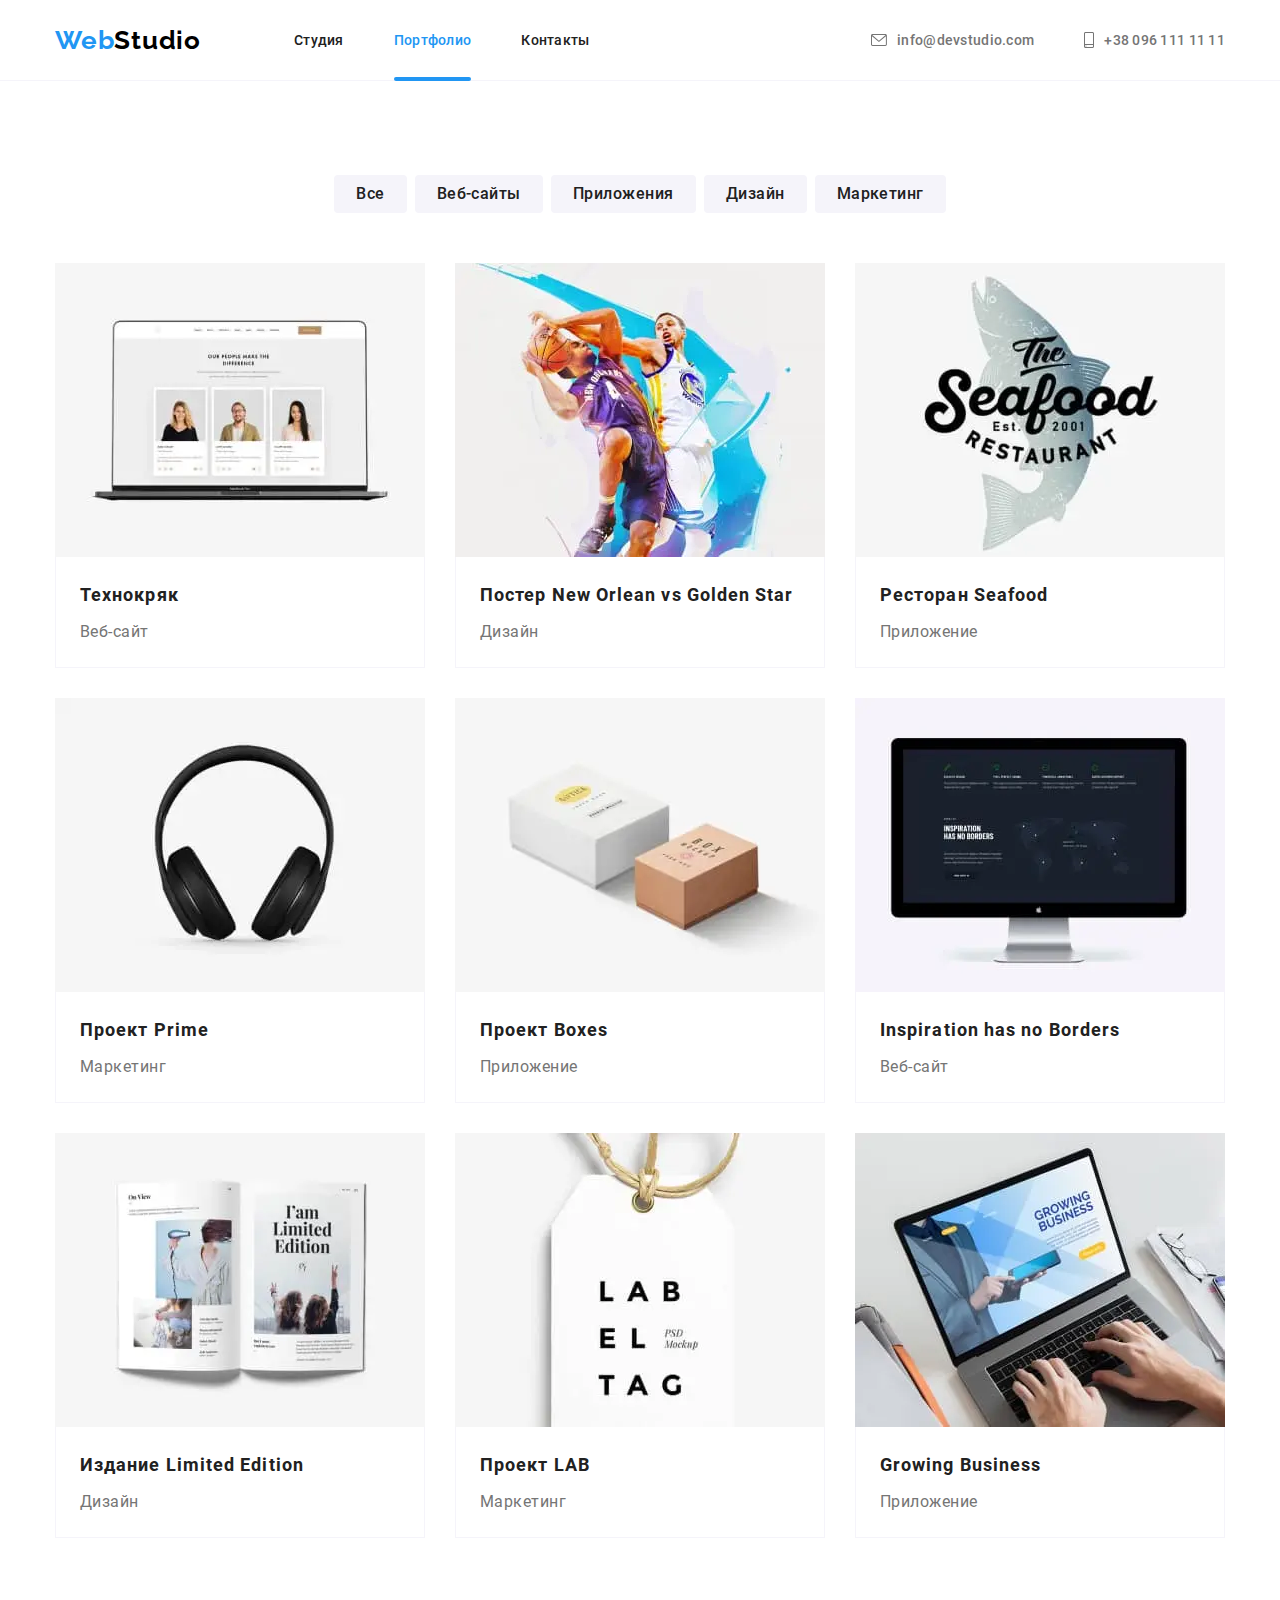
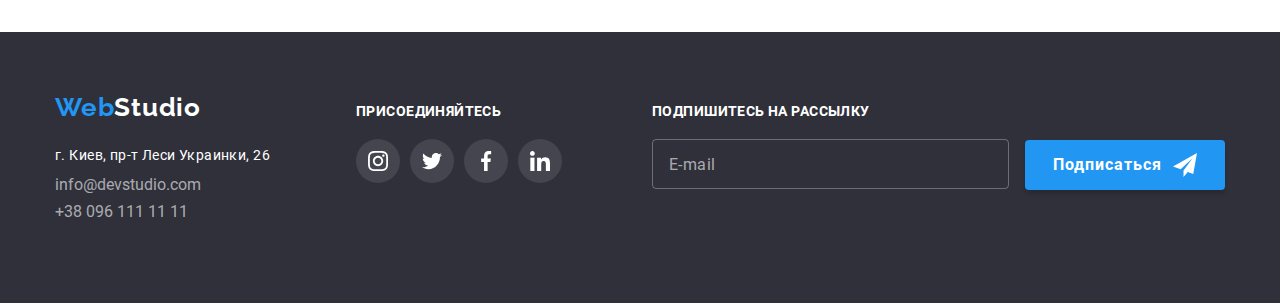
==== portfolio.html @ b787d85c "correct" ====
<!DOCTYPE html>
<html lang="ru">

<head>
  <meta charset="UTF-8">
  <meta name="viewport" content="width=device-width, initial-scale=1.0">
  <link rel="preconnect" href="https://fonts.gstatic.com">
  <link href="https://fonts.googleapis.com/css2?family=Raleway:wght@700&display=swap" rel="stylesheet">
  <link rel="stylesheet" href="https://cdnjs.cloudflare.com/ajax/libs/modern-normalize/1.0.0/modern-normalize.min.css">
  <link rel="stylesheet" href="./css/main.min.css ">
  <title>Web Studio</title>
</head>

<body>

  <!-- Шапка -->
<header class="header">
  <div class="container">
    <a href="./index.html" class="logo logo-top">
      <span class="logo-accent">Web</span>Studio</a>
    <button type="button" class="menu-btn" aria-expanded="false" aria-controls="menu-container" data-menu-button>
      <svg width="40" height="40" aria-label="Переключатель мобильного меню">
        <use class="icon-burger" href="./images/sprite.svg#burger"></use>
        <use class="icon-burger-close" href="./images/sprite.svg#burger-close"></use>
      </svg>
    </button>
    <div class="menu-nav" id="menu-container" data-menu>
      <nav class="navigation">
        <ul class="nav-list">
          <li class="nav-list-item">
            <a href="./index.html" class="nav-list-link ">Студия</a>
          </li>
          <li class="nav-list-item">
            <a href="./portfolio.html" class="nav-list-link current">Портфолио</a>
          </li>
          <li class="nav-list-item">
            <a href="" class="nav-list-link">Контакты</a>
          </li>
        </ul>
      </nav>
      <address class="contacts">
        <ul class="contacts-list">
          <li class="contacts-list-item">
            <a href="mailto:info@devstudio.com" class="contacts-list-link">
              <svg class="contacts-list-icon" width="16" height="12">
                <use href="./images/sprite.svg#icon-mail"></use>
              </svg>
              info@devstudio.com</a>
          </li>
          <li class="contacts-list-item">
            <a href="tel:+380961111111" class="contacts-list-link">
              <svg class="contacts-list-icon" width="10" height="16">
                <use href="./images/sprite.svg#icon-phone"></use>
              </svg>
              +38 096 111 11 11</a>
          </li>
        </ul>
      </address>
    </div>
  </div>
</header>

<!-- Порфолио -->
<main class="potfolio-page">
  <!-- Кнопки -->
  <h1 class="visually-hidden">Порфолио</h1>
  <section class="filters container">
    <h2 class="visually-hidden">Фильтр проектов</h2>
    <ul class="filters-list">
      <li class="filters-list-item">
        <button class="filters-btn" type="button">Все</button>
      </li>
      <li class="filters-list-item">
        <button class="filters-btn" type="button">Веб-сайты</button>
      </li>
      <li class="filters-list-item">
        <button class="filters-btn" type="button">Приложения</button>
      </li>
      <li class="filters-list-item">
        <button class="filters-btn" type="button">Дизайн</button>
      </li>
      <li class="filters-list-item">
        <button class="filters-btn" type="button">Маркетинг</button>
      </li>
    </ul>
  </section>
  <!-- Проекты -->
  <section class="projects container">
    <h2 class="visually-hidden">Проекты</h2>
    <ul class="projects-list">
      <li class="projects-list-item">
        <a class="projects-link" href="">
          <div class="projects-item-img-wrapper">
            <picture>
              <source srcset="./images/portfolio/portfolio-desktop-1.webp 1x, ./images/portfolio/portfolio-desktop-1@2x.webp 2x" media="(min-width:1200px)"
                type="image/webp">
              <source srcset="./images/portfolio/portfolio-desktop-1.jpg 1x, ./images/portfolio/portfolio-desktop-1@2x.jpg 2x" media="(min-width:1200px)">
              <source srcset="./images/portfolio/portfolio-tablet-1.webp 1x, ./images/portfolio/portfolio-tablet-1@2x.webp 2x" media="(min-width:768px)"
                type="image/webp">
              <source srcset="./images/portfolio/portfolio-tablet-1.jpg 1x, ./images/portfolio/portfolio-tablet-1@2x.jpg 2x" media="(min-width:768px)">
              <source srcset="./images/portfolio/portfolio-mobile-1.webp 1x, ./images/portfolio/portfolio-mobile-1@2x.webp 2x" media="(min-width:320px)"
                type="image/webp">
              <source srcset="./images/portfolio/portfolio-mobile-1.jpg 1x, ./images/portfolio/portfolio-mobile-1@2x.jpg 2x" media="(min-width:320px)">
              <img class="projects-img" src="./images/portfolio/portfolio-mobile-1.jpg" alt="ноутбук">
            </picture>
            <p class="project-overlay">Технокряк это современная площадка распространения коронавируса.
               Компании используют эту платформу для цифрового
               шпионажа и атак на защищённые сервера конкурентов.</p>
          </div>
          <div class="projects-description first-desc">
            <h3 class="projects-title">Технокряк</h3>
            <p class="projects-text">Веб-сайт</p>
          </div>
        </a>
      </li>
      <li class="projects-list-item">
        <a class="projects-link" href="">
          <div class="projects-item-img-wrapper">
              <picture>
                <source srcset="./images/portfolio/portfolio-desktop-2.webp 1x, ./images/portfolio/portfolio-desktop-2@2x.webp 2x"
                  media="(min-width:1200px)" type="image/webp">
                <source srcset="./images/portfolio/portfolio-desktop-2.jpg 1x, ./images/portfolio/portfolio-desktop-2@2x.jpg 2x"
                  media="(min-width:1200px)">
                <source srcset="./images/portfolio/portfolio-tablet-2.webp 1x, ./images/portfolio/portfolio-tablet-2@2x.webp 2x"
                  media="(min-width:768px)" type="image/webp">
                <source srcset="./images/portfolio/portfolio-tablet-2.jpg 1x, ./images/portfolio/portfolio-tablet-2@2x.jpg 2x"
                  media="(min-width:768px)">
                <source srcset="./images/portfolio/portfolio-mobile-2.webp 1x, ./images/portfolio/portfolio-mobile-2@2x.webp 2x"
                  media="(min-width:320px)" type="image/webp">
                <source srcset="./images/portfolio/portfolio-mobile-2.jpg 1x, ./images/portfolio/portfolio-mobile-2@2x.jpg 2x"
                  media="(min-width:320px)">
                <img class="projects-img" src="./images/portfolio/portfolio-mobile-2.jpg" alt="баскетболисты с мячом">
              </picture>
            <p class="project-overlay">Технокряк это современная площадка распространения коронавируса.
              Компании используют эту платформу для цифрового
              шпионажа и атак на защищённые сервера конкурентов.</p>
          </div>
          <div class="projects-description">
            <h3 class="projects-title">Постер New Orlean vs Golden Star</h3>
            <p class="projects-text">Дизайн</p>
          </div>
        </a>
      </li>
      <li class="projects-list-item">
        <a class="projects-link" href="">
          <div class="projects-item-img-wrapper">
            <picture>
              <source srcset="./images/portfolio/portfolio-desktop-3.webp 1x, ./images/portfolio/portfolio-desktop-3@2x.webp 2x"
                media="(min-width:1200px)" type="image/webp">
              <source srcset="./images/portfolio/portfolio-desktop-3.jpg 1x, ./images/portfolio/portfolio-desktop-3@2x.jpg 2x"
                media="(min-width:1200px)">
              <source srcset="./images/portfolio/portfolio-tablet-3.webp 1x, ./images/portfolio/portfolio-tablet-3@2x.webp 2x"
                media="(min-width:768px)" type="image/webp">
              <source srcset="./images/portfolio/portfolio-tablet-3.jpg 1x, ./images/portfolio/portfolio-tablet-3@2x.jpg 2x"
                media="(min-width:768px)">
              <source srcset="./images/portfolio/portfolio-mobile-3.webp 1x, ./images/portfolio/portfolio-mobile-3@2x.webp 2x"
                media="(min-width:320px)" type="image/webp">
              <source srcset="./images/portfolio/portfolio-mobile-3.jpg 1x, ./images/portfolio/portfolio-mobile-3@2x.jpg 2x"
                media="(min-width:320px)">
              <img class="projects-img" src="./images/portfolio/portfolio-mobile-3.jpg" alt="название ресторана seafood">
            </picture>
            <p class="project-overlay">Технокряк это современная площадка распространения коронавируса.
              Компании используют эту платформу для цифрового
              шпионажа и атак на защищённые сервера конкурентов.</p>
          </div>
          <div class="projects-description">
            <h3 class="projects-title">Ресторан Seafood</h3>
            <p class="projects-text">Приложение</p>
          </div>
        </a>
      </li>
      <li class="projects-list-item">
        <a class="projects-link" href="">
          <div class="projects-item-img-wrapper">
              <picture>
                <source srcset="./images/portfolio/portfolio-desktop-4.webp 1x, ./images/portfolio/portfolio-desktop-4@2x.webp 2x"
                  media="(min-width:1200px)" type="image/webp">
                <source srcset="./images/portfolio/portfolio-desktop-4.jpg 1x, ./images/portfolio/portfolio-desktop-4@2x.jpg 2x"
                  media="(min-width:1200px)">
                <source srcset="./images/portfolio/portfolio-tablet-4.webp 1x, ./images/portfolio/portfolio-tablet-4@2x.webp 2x"
                  media="(min-width:768px)" type="image/webp">
                <source srcset="./images/portfolio/portfolio-tablet-4.jpg 1x, ./images/portfolio/portfolio-tablet-4@2x.jpg 2x"
                  media="(min-width:768px)">
                <source srcset="./images/portfolio/portfolio-mobile-4.webp 1x, ./images/portfolio/portfolio-mobile-4@2x.webp 2x"
                  media="(min-width:320px)" type="image/webp">
                <source srcset="./images/portfolio/portfolio-mobile-4.jpg 1x, ./images/portfolio/portfolio-mobile-4@2x.jpg 2x"
                  media="(min-width:320px)">
                <img class="projects-img" src="./images/portfolio/portfolio-mobile-4.jpg" alt="наушники">
              </picture>
            <p class="project-overlay">Технокряк это современная площадка распространения коронавируса.
              Компании используют эту платформу для цифрового
              шпионажа и атак на защищённые сервера конкурентов.</p>
          </div>
          <div class="projects-description">
            <h3 class="projects-title">Проект Prime</h3>
            <p class="projects-text">Маркетинг</p>
          </div>
        </a>
      </li>
      <li class="projects-list-item">
        <a class="projects-link" href="">
          <div class="projects-item-img-wrapper">
            <picture>
              <source srcset="./images/portfolio/portfolio-desktop-5.webp 1x, ./images/portfolio/portfolio-desktop-5@2x.webp 2x"
                media="(min-width:1200px)" type="image/webp">
              <source srcset="./images/portfolio/portfolio-desktop-5.jpg 1x, ./images/portfolio/portfolio-desktop-5@2x.jpg 2x"
                media="(min-width:1200px)">
              <source srcset="./images/portfolio/portfolio-tablet-5.webp 1x, ./images/portfolio/portfolio-tablet-5@2x.webp 2x"
                media="(min-width:768px)" type="image/webp">
              <source srcset="./images/portfolio/portfolio-tablet-5.jpg 1x, ./images/portfolio/portfolio-tablet-5@2x.jpg 2x"
                media="(min-width:768px)">
              <source srcset="./images/portfolio/portfolio-mobile-5.webp 1x, ./images/portfolio/portfolio-mobile-5@2x.webp 2x"
                media="(min-width:320px)" type="image/webp">
              <source srcset="./images/portfolio/portfolio-mobile-5.jpg 1x, ./images/portfolio/portfolio-mobile-5@2x.jpg 2x"
                media="(min-width:320px)">
              <img class="projects-img" src="./images/portfolio/portfolio-mobile-5.jpg" alt="коробки">
            </picture>
            <p class="project-overlay">Технокряк это современная площадка распространения коронавируса.
              Компании используют эту платформу для цифрового
              шпионажа и атак на защищённые сервера конкурентов.</p>
          </div>
          <div class="projects-description">
            <h3 class="projects-title">Проект Boxes</h3>
            <p class="projects-text">Приложение</p>
          </div>
        </a>
      </li>
      <li class="projects-list-item">
        <a class="projects-link" href="">
          <div class="projects-item-img-wrapper">
            <picture>
              <source srcset="./images/portfolio/portfolio-desktop-6.webp 1x, ./images/portfolio/portfolio-desktop-6@2x.webp 2x"
                media="(min-width:1200px)" type="image/webp">
              <source srcset="./images/portfolio/portfolio-desktop-6.jpg 1x, ./images/portfolio/portfolio-desktop-6@2x.jpg 2x"
                media="(min-width:1200px)">
              <source srcset="./images/portfolio/portfolio-tablet-6.webp 1x, ./images/portfolio/portfolio-tablet-6@2x.webp 2x"
                media="(min-width:768px)" type="image/webp">
              <source srcset="./images/portfolio/portfolio-tablet-6.jpg 1x, ./images/portfolio/portfolio-tablet-6@2x.jpg 2x"
                media="(min-width:768px)">
              <source srcset="./images/portfolio/portfolio-mobile-6.webp 1x, ./images/portfolio/portfolio-mobile-6@2x.webp 2x"
                media="(min-width:320px)" type="image/webp">
              <source srcset="./images/portfolio/portfolio-mobile-6.jpg 1x, ./images/portfolio/portfolio-mobile-6@2x.jpg 2x"
                media="(min-width:320px)">
              <img class="projects-img" src="./images/portfolio/portfolio-mobile-6.jpg" alt="монитор">
            </picture>
            <p class="project-overlay">Технокряк это современная площадка распространения коронавируса.
              Компании используют эту платформу для цифрового
              шпионажа и атак на защищённые сервера конкурентов.</p>
          </div>
          <div class="projects-description">
            <h3 class="projects-title">Inspiration has no Borders</h3>
            <p class="projects-text">Веб-сайт</p>
          </div>
        </a>
      </li>
      <li class="projects-list-item">
        <a class="projects-link" href="">
          <div class="projects-item-img-wrapper">
            <picture>
              <source srcset="./images/portfolio/portfolio-desktop-7.webp 1x, ./images/portfolio/portfolio-desktop-7@2x.webp 2x"
                media="(min-width:1200px)" type="image/webp">
              <source srcset="./images/portfolio/portfolio-desktop-7.jpg 1x, ./images/portfolio/portfolio-desktop-7@2x.jpg 2x"
                media="(min-width:1200px)">
              <source srcset="./images/portfolio/portfolio-tablet-7.webp 1x, ./images/portfolio/portfolio-tablet-7@2x.webp 2x"
                media="(min-width:768px)" type="image/webp">
              <source srcset="./images/portfolio/portfolio-tablet-7.jpg 1x, ./images/portfolio/portfolio-tablet-7@2x.jpg 2x"
                media="(min-width:768px)">
              <source srcset="./images/portfolio/portfolio-mobile-7.webp 1x, ./images/portfolio/portfolio-mobile-7@2x.webp 2x"
                media="(min-width:320px)" type="image/webp">
              <source srcset="./images/portfolio/portfolio-mobile-7.jpg 1x, ./images/portfolio/portfolio-mobile-7@2x.jpg 2x"
                media="(min-width:320px)">
              <img class="projects-img" src="./images/portfolio/portfolio-mobile-7.jpg" alt="журнал в развороте">
            </picture>
            <p class="project-overlay">Технокряк это современная площадка распространения коронавируса.
              Компании используют эту платформу для цифрового
              шпионажа и атак на защищённые сервера конкурентов.</p>
          </div>
          <div class="projects-description">
            <h3 class="projects-title">Издание Limited Edition</h3>
            <p class="projects-text">Дизайн</p>
          </div>
        </a>
      </li>
      <li class="projects-list-item">
        <a class="projects-link" href="">
          <div class="projects-item-img-wrapper">
            <picture>
              <source srcset="./images/portfolio/portfolio-desktop-8.webp 1x, ./images/portfolio/portfolio-desktop-8@2x.webp 2x"
                media="(min-width:1200px)" type="image/webp">
              <source srcset="./images/portfolio/portfolio-desktop-8.jpg 1x, ./images/portfolio/portfolio-desktop-8@2x.jpg 2x"
                media="(min-width:1200px)">
              <source srcset="./images/portfolio/portfolio-tablet-8.webp 1x, ./images/portfolio/portfolio-tablet-8@2x.webp 2x"
                media="(min-width:768px)" type="image/webp">
              <source srcset="./images/portfolio/portfolio-tablet-8.jpg 1x, ./images/portfolio/portfolio-tablet-8@2x.jpg 2x"
                media="(min-width:768px)">
              <source srcset="./images/portfolio/portfolio-mobile-8.webp 1x, ./images/portfolio/portfolio-mobile-8@2x.webp 2x"
                media="(min-width:320px)" type="image/webp">
              <source srcset="./images/portfolio/portfolio-mobile-8.jpg 1x, ./images/portfolio/portfolio-mobile-8@2x.jpg 2x"
                media="(min-width:320px)">
              <img class="projects-img" src="./images/portfolio/portfolio-mobile-8.jpg" alt="лейба от одежды">
            </picture>
            <p class="project-overlay">Технокряк это современная площадка распространения коронавируса.
              Компании используют эту платформу для цифрового
              шпионажа и атак на защищённые сервера конкурентов.</p>
          </div>
          <div class="projects-description">
            <h3 class="projects-title">Проект LAB</h3>
            <p class="projects-text">Маркетинг</p>
          </div>
        </a>
      </li>
      <li class="projects-list-item">
        <a class="projects-link" href="">
          <div class="projects-item-img-wrapper">
            <picture>
              <source srcset="./images/portfolio/portfolio-desktop-9.webp 1x, ./images/portfolio/portfolio-desktop-9@2x.webp 2x"
                media="(min-width:1200px)" type="image/webp">
              <source srcset="./images/portfolio/portfolio-desktop-9.jpg 1x, ./images/portfolio/portfolio-desktop-9@2x.jpg 2x"
                media="(min-width:1200px)">
              <source srcset="./images/portfolio/portfolio-tablet-9.webp 1x, ./images/portfolio/portfolio-tablet-9@2x.webp 2x"
                media="(min-width:768px)" type="image/webp">
              <source srcset="./images/portfolio/portfolio-tablet-9.jpg 1x, ./images/portfolio/portfolio-tablet-9@2x.jpg 2x"
                media="(min-width:768px)">
              <source srcset="./images/portfolio/portfolio-mobile-9.webp 1x, ./images/portfolio/portfolio-mobile-9@2x.webp 2x"
                media="(min-width:320px)" type="image/webp">
              <source srcset="./images/portfolio/portfolio-mobile-9.jpg 1x, ./images/portfolio/portfolio-mobile-9@2x.jpg 2x"
                media="(min-width:320px)">
              <img class="projects-img" src="./images/portfolio/portfolio-mobile-9.jpg" alt="человек за ноутбуком">
            </picture>
            <p class="project-overlay">Технокряк это современная площадка распространения коронавируса.
              Компании используют эту платформу для цифрового
              шпионажа и атак на защищённые сервера конкурентов.</p>
          </div>
          <div class="projects-description">
            <h3 class="projects-title">Growing Business</h3>
            <p class="projects-text">Приложение</p>
          </div>
        </a>
      </li>
    </ul>
  </section>
</main>

  <!-- Подвал -->
<footer class="footer">
  <div class="container">
    <div class="footer-left-wrapper">
      <a href="./index.html" class="logo logo-down"><span class="logo-accent">Web</span>Studio</a>
      <address class="address">
        <p class="address-street">г. Киев, пр-т Леси Украинки, 26</p>
        <ul class="footer-contacts-list">
          <li class="footer-contacts-list-item">
            <a class="footer-link" href="mailto:info@devstudio.com">info@devstudio.com</a>
          </li>
          <li class="footer-contacts-list-item">
            <a class="footer-link" href="tel:+380961111111">+38 096 111 11 11</a>
          </li>
        </ul>
      </address>
    </div>
    <div class="footer-center-wrapper">
      <p class="footer-title">присоединяйтесь</p>
      <ul class="footer-social-list">
        <li class="footer-social-list-item">
          <a class="footer-social-list-link" href="https://www.instagram.com" target="_blank" rel="noreferrer noopener">
            <svg class="footer-social-link-icon" width="20" height="20">
              <use href="./images/sprite.svg#icon-instagram"></use>
            </svg>
          </a>
        </li>
        <li class="footer-social-list-item">
          <a class="footer-social-list-link" href="https://www.twitter.com" target="_blank" rel="noreferrer noopener">
            <svg class="footer-social-link-icon" width="20" height="20">
              <use href="./images/sprite.svg#icon-twitter"></use>
            </svg>
          </a>
        </li>
        <li class="footer-social-list-item">
          <a class="footer-social-list-link" href="https://www.facebook.com" target="_blank" rel="noreferrer noopener">
            <svg class="footer-social-link-icon" width="20" height="20">
              <use href="./images/sprite.svg#icon-facebook"></use>
            </svg>
          </a>
        </li>
        <li class="footer-social-list-item">
          <a class="footer-social-list-link" href="https://www.linkedin.com" target="_blank" rel="noreferrer noopener">
            <svg class="footer-social-link-icon" width="20" height="20">
              <use href="./images/sprite.svg#icon-linkedin"></use>
            </svg>
          </a>
        </li>
      </ul>
    </div>
    <div class="footer-right-wrapper">
      <p class="footer-title">Подпишитесь на рассылку</p>
      <input class="footer-input" type="email" name="user-email" placeholder="E-mail">
      <button class="footer-btn" type="button">Подписаться
        <svg class="footer-icon" width="24" height="24">
          <use href="./images/sprite.svg#icon-send"></use>
        </svg>
      </button>
    </div>
  </div>
</footer>

<script src="./js/burger.js"></script>

</body>

</html>
---- css/main.min.css ----
.visually-hidden{position:absolute;width:1px;height:1px;margin:-1px;border:0;padding:0;white-space:nowrap;clip-path:inset(100%);clip:rect(0 0 0 0);overflow:hidden}:root{--main-font: Roboto, sans-serif;--logo-font: Raleway, sans-serif;--main-color: #212121;--secondary-color: #ffffff;--accent-color: #2196f3;--text-color: #757575;--icon-color: #afb1b8;--cubic: cubic-bezier(0.4, 0, 0.2, 1)}@font-face{font-family:'Roboto';src:url("../fonts/Roboto-Bold.woff2") format("woff2"),url("../fonts/Roboto-Bold.woff") format("woff");font-weight:700;font-style:normal}@font-face{font-family:'Roboto';src:url("../fonts/Roboto-Regular.woff2") format("woff2"),url("../fonts/Roboto-Regular.woff") format("woff");font-weight:400;font-style:normal}@font-face{font-family:'Roboto';src:url("../fonts/Roboto-Black.woff2") format("woff2"),url("../fonts/Roboto-Black.woff") format("woff");font-weight:900;font-style:normal}@font-face{font-family:'Roboto';src:url("../fonts/Roboto-Medium.woff2") format("woff2"),url("../fonts/Roboto-Medium.woff") format("woff");font-weight:500;font-style:normal}body{font-family:var(--main-font)}h1,h2,h3,h4,h5,h6{margin:0}ul,ol{margin:0;padding:0}p{margin:0}img{display:block;max-width:100%;height:auto}ul{list-style:none}a{text-decoration:none}.container{width:100%;padding:0 15px;margin:0 auto}@media screen and (min-width: 480px){.container{max-width:480px}}@media screen and (min-width: 768px){.container{max-width:768px}}@media screen and (min-width: 1200px){.container{max-width:1200px}}.nav-list-link,.contacts-list-link,.footer-link{font-style:normal;transition:color 250ms var(--cubic)}.nav-list-link:hover,.nav-list-link:focus,.contacts-list-link:hover,.contacts-list-link:focus,.footer-link:hover,.footer-link:focus{color:var(--accent-color)}.logo{font-family:var(--logo-font);font-weight:700;font-size:24px;line-height:1.167;letter-spacing:.03em}@media screen and (min-width: 1200px){.logo{font-weight:700;font-size:26px;line-height:1.192;letter-spacing:.03em}}.backdrop{position:fixed;top:0;left:0;width:100%;height:100%;background-color:rgba(0,0,0,0.2);padding:93px 15px;transition:all 250ms cubic-bezier(0.4, 0, 0.2, 1);overflow-y:scroll}.is-hidden{opacity:0;visibility:hidden;pointer-events:none}.modal{position:relative;padding:40px;min-height:581px;background-color:#ffffff;box-shadow:0px 1px 3px rgba(0,0,0,0.12),0px 1px 1px rgba(0,0,0,0.14),0px 2px 1px rgba(0,0,0,0.2);border-radius:4px;transition-property:opacity;transition-duration:250ms;transition-timing-function:cubic-bezier(0.4, 0, 0.2, 1)}.backdrop.is-hidden .modal{transform:translate(-50%, -50%) scale(0)}.modal-btn-close{position:absolute;top:8px;right:8px;width:30px;height:30px;background-color:#ffffff;border:1px solid rgba(0,0,0,0.1);border-radius:50%;cursor:pointer;transition:fill 250ms cubic-bezier(0.4, 0, 0.2, 1)}.modal-btn-close:hover,.modal-btn-close:focus{fill:var(--accent-color)}.modal-form{display:flex;flex-direction:column}.modal-title{display:block;margin-bottom:12px;font-weight:700;font-size:20px;line-height:1.15;letter-spacing:.03em;text-align:center;color:var(--main-color)}.modal-form-input{width:100%;height:40px;margin-top:4px;padding-left:42px;border:1px solid rgba(33,33,33,0.2);border-radius:4px;transition:border-color 250ms cubic-bezier(0.4, 0, 0.2, 1)}.modal-form-input:focus,.modal-form-comment:focus{outline:none;border:1px solid var(--accent-color)}.modal-form-input:focus+.modal-icon,.modal-icon:hover{fill:var(--accent-color)}.modal-form-item{margin-bottom:10px;font-weight:400;font-size:12px;line-height:1.167;letter-spacing:.01em;color:var(--text-color)}.modal-input-wrapper{position:relative}.modal-icon{position:absolute;top:50%;left:12px;transform:translateY(-50%);fill:#000000;transition:fill 250ms cubic-bezier(0.4, 0, 0.2, 1)}.modal-form-comment{margin-top:4px;padding:12px 16px;resize:none;width:100%;height:120px;border:1px solid rgba(33,33,33,0.2);border-radius:4px;transition:border-color 250ms cubic-bezier(0.4, 0, 0.2, 1)}.modal-form-comment::placeholder{font-weight:400;font-size:14px;line-height:1.143;letter-spacing:.01em;color:rgba(117,117,117,0.5)}.modal-policy-text{display:flex;align-items:center;justify-content:center;padding-top:10px;margin-bottom:30px;font-size:10px;font-weight:400;font-size:12px;line-height:1.167;letter-spacing:.03em;color:var(--text-color)}.modal-policy-text::before{content:'';margin-right:8px;width:16px;height:15px;border:2px solid var(--main-color);border-radius:2px;transition:all 250ms cubic-bezier(0.4, 0, 0.2, 1)}.checkbox-input:checked+.modal-policy-text::before{border-color:transparent;background-image:url(../images/icon-check.svg);background-repeat:no-repeat;background-size:contain;background-origin:border-box}.modal-policy-link{display:inline-block;margin-left:5px;text-decoration:underline;text-decoration-skip-ink:none;color:var(--accent-color)}.modal-btn-submit{display:block;margin:0 auto;padding:10px 55px;border:none;font-weight:700;font-size:16px;line-height:1.875;letter-spacing:.06em;text-align:center;color:var(--secondary-color);background-color:#188ce8;box-shadow:0px 4px 4px rgba(0,0,0,0.15);border-radius:4px;cursor:pointer}@media screen and (min-width: 480px){.modal{padding:40px;width:450px}}@media screen and (min-width: 768px){.backdrop{padding:208px 159px}}@media screen and (min-width: 1200px){.modal{position:absolute;top:50%;left:50%;transform:translate(-50%, -50%) scale(1);padding:40px;width:528px;min-height:581px}.modal-policy-text{font-weight:400;font-size:14px;line-height:1.714;letter-spacing:.03em}}.logo-top{color:#000000}.logo-accent{color:var(--accent-color)}@media screen and (max-width: 767px){.menu-btn{display:inline-flex;margin:0;padding:0;border:none;outline:none;background-color:transparent}.menu-btn .icon-burger-close{display:none}.menu-btn.is-open .icon-burger-close{display:block}.menu-btn.is-open .icon-burger{display:none}.icon-burger:focus,.icon-burger:hover,.icon-burger-close:focus,.icon-burger-close:hover{fill:var(--accent-color)}.menu-nav{display:none;position:absolute;top:60px;left:0;width:100%;z-index:99;padding-top:60px;padding-bottom:60px;background-color:var(--secondary-color);text-align:center}.menu-nav.is-open{display:block}.header .container{position:relative;display:flex;justify-content:space-between;align-items:center;padding-top:10px;padding-bottom:10px}.nav-list-link{position:relative;display:inline-block;color:var(--main-color);font-weight:500;font-size:18px;line-height:1.167;letter-spacing:.02em}.nav-list-item:not(:last-child){margin-bottom:40px}.nav-list-item:last-child{margin-bottom:60px}.contacts-list-link{color:var(--text-color);font-weight:500;font-size:18px;line-height:1.167;letter-spacing:.02em}.contacts-list-item:not(:last-child){margin-bottom:16px}.current{color:var(--accent-color)}.current::before{content:'';position:absolute;width:100%;height:4px;left:0;bottom:-8px;background:#2196f3;border-radius:2px}.contacts-list-icon{margin-right:10px;fill:var(--text-color);transition:fill 250ms var(--cubic)}.contacts-list-link:hover .contacts-list-icon,.contacts-list-link:focus .contacts-list-icon{fill:var(--accent-color)}}@media screen and (min-width: 768px){.menu-btn{display:none}.menu-nav{display:flex;width:100%}.header .container{display:flex;align-items:center}.nav-list{display:flex}.nav-list-item{position:relative;font-weight:500;font-size:14px;line-height:1.143;letter-spacing:.02em}.nav-list-link{display:block;padding-top:32px;padding-bottom:32px;color:var(--main-color)}.contacts{margin-left:auto}.contacts-list{padding-top:21px;padding-bottom:21px}.contacts-list-item{font-weight:500;font-size:12px;line-height:1.167;letter-spacing:.02em}.contacts-list-item:not(:last-child){margin-bottom:10px}.contacts-list-link{display:flex;align-items:center;color:var(--text-color)}.nav-list-item:not(:last-child){margin-right:50px}.logo-top{margin-right:88px}.current{color:var(--accent-color)}.current::before{content:'';position:absolute;width:100%;height:4px;left:0;bottom:-1px;background:#2196f3;border-radius:2px}.contacts-list-icon{margin-right:8px;fill:var(--text-color);transition:fill 250ms var(--cubic)}.contacts-list-link:hover .contacts-list-icon,.contacts-list-link:focus .contacts-list-icon{fill:var(--accent-color)}}@media screen and (min-width: 1200px){.contacts-list{display:flex;padding-top:32px;padding-bottom:32px}.contacts-list-link{font-weight:500;font-size:14px;line-height:1.143;letter-spacing:.02em}.contacts-list-item:not(:last-child){margin-bottom:0}.contacts-list-item:not(:last-child){margin-right:50px}.logo-top{margin-right:93px}.contacts-list-icon{margin-right:10px}}.footer{padding-top:60px;padding-bottom:60px;background-color:#2f303a;text-align:center}.logo-down{display:block;margin-bottom:20px;color:var(--secondary-color)}.address-street{margin-bottom:9px;font-style:normal;font-weight:400;font-size:14px;line-height:1.715;letter-spacing:.03em;color:var(--secondary-color)}.footer-left-wrapper{margin-bottom:60px}.footer-contacts-list-item:not(:last-child){margin-bottom:9px}.footer-link{color:rgba(255,255,255,0.6)}.footer-title{margin-bottom:20px;font-weight:700;font-size:14px;line-height:1.143;letter-spacing:.03em;text-transform:uppercase;color:var(--secondary-color)}.footer-social-list{display:flex;justify-content:center}.footer-social-list-link{display:block;padding:12px;width:44px;height:44px;border-radius:50%;background-color:rgba(255,255,255,0.1);transition:background-color 250ms var(--cubic)}.footer-social-list-link:hover,.footer-social-list-link:focus{background-color:var(--accent-color)}.footer-social-list-item:not(:last-child){margin-right:10px}.footer-social-link-icon{fill:var(--secondary-color)}.footer-center-wrapper{margin-bottom:60px}.footer-input{width:100%;height:50px;padding-left:16px;padding-right:0px;background-color:transparent;border:1px solid rgba(255,255,255,0.3);border-radius:4px;margin-bottom:20px}.footer-input::placeholder{font-size:16px;line-height:1.25;letter-spacing:0.03em;color:rgba(255,255,255,0.6)}.footer-input:focus{outline:1px solid var(--accent-color)}.footer-btn{position:relative;width:200px;height:50px;padding:10px 28px;border:none;font-weight:700;font-size:16px;line-height:1.875;letter-spacing:0.06em;text-align:left;color:var(--secondary-color);background-color:var(--accent-color);box-shadow:0px 4px 4px rgba(0,0,0,0.15);border-radius:4px;cursor:pointer}.footer-icon{position:absolute;top:13px;right:28px}@media screen and (min-width: 768px){.footer>.container{display:flex;flex-wrap:wrap;align-items:baseline;padding-left:76px;padding-right:89px}.footer-left-wrapper{margin-right:165px}.footer-input{width:450px}}@media screen and (min-width: 1200px){.footer{text-align:left}.footer>.container{padding-left:15px;padding-right:15px}.footer-contacts-list-item:not(:last-child){margin-bottom:9px}.footer-left-wrapper{min-width:231px;margin-right:70px;margin-bottom:0}.footer-center-wrapper{margin-right:90px}.footer-input{width:357px;margin-right:12px;margin-bottom:0}}.hero{background-color:#c4c4c4;border-top:1px solid #f5f4fa;margin:0 auto;text-align:center}.hero-container{max-width:696px;margin-left:auto;margin-right:auto}.hero-title{margin-bottom:30px;font-weight:900;font-size:26px;line-height:1.615;letter-spacing:.06em;text-align:center;text-transform:uppercase;color:var(--secondary-color)}.hero-btn{position:relative;display:inline-block;padding:10px 32px;text-align:center;background-color:var(--accent-color);min-width:200px;border-radius:4px;border:none;font-weight:700;font-size:16px;line-height:1.875;letter-spacing:.06em;color:var(--secondary-color);cursor:pointer}@media screen and (max-width: 767px){.hero{background-image:linear-gradient(rgba(47,48,58,0.4), rgba(47,48,58,0.4)),url(../images/hero/hero-mobile.jpg);background-repeat:no-repeat;background-position:center top;background-size:cover;padding-top:118px;padding-bottom:118px}.hero-container{max-width:360px;margin-left:auto;margin-right:auto}}@media screen and (min-device-pixel-ratio: 2) and (max-width: 767px), screen and (min-resolution: 192dpi) and (max-width: 767px), screen and (min-resolution: 2dppx) and (max-width: 767px){.hero{background-image:linear-gradient(rgba(47,48,58,0.4), rgba(47,48,58,0.4)),url(../images/hero/hero-mobile@2x.jpg)}}@media screen and (min-width: 768px){.hero{background-image:linear-gradient(rgba(47,48,58,0.4), rgba(47,48,58,0.4)),url(../images/hero/hero-tablet.jpg);background-repeat:no-repeat;background-position:center top;background-size:768px 400px;padding-top:118px;padding-bottom:118px}.hero-container{max-width:360px;margin-left:auto;margin-right:auto}}@media screen and (min-device-pixel-ratio: 2) and (min-width: 768px), screen and (min-resolution: 192dpi) and (min-width: 768px), screen and (min-resolution: 2dppx) and (min-width: 768px){.hero{background-image:linear-gradient(rgba(47,48,58,0.4), rgba(47,48,58,0.4)),url(../images/hero/hero-tablet@2x.jpg)}}@media screen and (min-width: 1200px){.hero{background-image:linear-gradient(rgba(47,48,58,0.4), rgba(47,48,58,0.4)),url(../images/hero/hero-desktop.jpg);background-repeat:no-repeat;background-position:center top;background-size:cover;max-width:1600px;padding-top:200px;padding-bottom:200px}.hero-title{font-weight:900;font-size:44px;line-height:1.364;letter-spacing:.06em}.hero-container{max-width:696px;margin-left:auto;margin-right:auto}}@media screen and (min-device-pixel-ratio: 2) and (min-width: 1200px), screen and (min-resolution: 192dpi) and (min-width: 1200px), screen and (min-resolution: 2dppx) and (min-width: 1200px){.hero{background-image:linear-gradient(rgba(47,48,58,0.4), rgba(47,48,58,0.4)),url(../images/hero/hero-desktop@2x.jpg)}}.features{padding-top:60px;padding-bottom:60px}.features-list-item{max-width:450px}.features-list-item:not(:last-child){margin-bottom:30px}.features-icon-wrapper{display:flex;justify-content:center;align-items:center;margin-bottom:30px;height:120px;background-color:#f5f4fa;border-radius:4px}.features-list-title{margin-bottom:10px;font-weight:700;font-size:14px;line-height:1.143;letter-spacing:.03em;text-transform:uppercase;text-align:center;color:var(--main-color)}.features-list-text{font-weight:400;font-size:14px;line-height:1.714;letter-spacing:.03em;color:var(--text-color)}@media screen and (min-width: 768px){.features-list{display:flex;flex-wrap:wrap;margin:-15px}.features-list-item{width:354px;margin:15px}.features-list-item:not(:last-child){margin-bottom:15px}.features-list-title{text-align:left}}@media screen and (min-width: 1200px){.features{padding-top:94px;padding-bottom:94px}.features-list-item{width:270px}.features-list-item:not(:last-child){margin-bottom:0}}@media screen and (max-width: 1199px){.services{display:none}}@media screen and (min-width: 1200px){.services{display:block;padding-bottom:94px}.services-list{display:flex}.services-title{margin-bottom:50px;font-weight:700;font-size:36px;line-height:1.166;text-align:center;letter-spacing:0.03em;color:var(--main-color)}.services-list-item{position:relative}.services-list-item:not(:last-child){margin-right:30px}.services-item-title{position:absolute;bottom:0;left:0;width:100%;min-height:70px;padding-top:27px;padding-bottom:27px;text-transform:uppercase;font-weight:700;font-size:14px;line-height:1.172;text-align:center;letter-spacing:0.03em;color:var(--secondary-color);background:rgba(47,48,58,0.8)}}.team{padding-top:60px;padding-bottom:60px;background-color:#f5f4fa}.team-title{margin-bottom:30px;font-weight:700;font-size:28px;line-height:1.179;letter-spacing:.03em;text-align:center;color:var(--main-color)}.team-photo{margin-bottom:30px}.team-list-item{padding-bottom:24px;background-color:var(--secondary-color);border-radius:0 0 4px 4px;box-shadow:0px 1px 3px rgba(0,0,0,0.12),0px 1px 1px rgba(0,0,0,0.14),0px 2px 1px rgba(0,0,0,0.2)}.team-list-item:not(:last-child){margin-bottom:30px}.team-name{margin-bottom:10px;font-weight:500;font-size:16px;line-height:1.188;letter-spacing:.03em;text-align:center;color:var(--main-color)}.team-profession{font-weight:400;font-size:16px;line-height:1.188;letter-spacing:.03em;text-align:center;color:var(--text-color)}.team-social-list{display:flex;justify-content:center;padding-top:16px;padding-right:32px;padding-left:32px}.social-list-item:not(:last-child){margin-right:10px}.social-list-link{display:block;padding:12px;width:44px;height:44px;border-radius:50%;transition:background-color 250ms var(--cubic)}.social-list-link:hover,.social-list-link:focus{background-color:var(--accent-color)}.social-link-icon{fill:var(--icon-color);transition:fill 250ms var(--cubic)}.social-list-link:hover .social-link-icon,.social-list-link:focus .social-link-icon{fill:var(--secondary-color)}@media screen and (min-width: 768px){.team-list{display:flex;flex-wrap:wrap;justify-content:center;margin:-15px}.team-list-item{margin:15px}.team-list-item:not(:last-child){margin-bottom:15px}}@media screen and (min-width: 1200px){.team{padding-top:94px;padding-bottom:94px}.team-title{margin-bottom:50px;font-weight:700;font-size:36px;line-height:1.166;letter-spacing:.03em}.team-photo{margin-bottom:30px}.team-list-item{padding-bottom:30px}}.clients{padding-top:60px;padding-bottom:60px}.clients-title{margin-bottom:30px;font-weight:700;font-size:28px;line-height:1.179;letter-spacing:.03em;text-align:center;color:var(--main-color)}.clients-list{display:flex;flex-wrap:wrap;margin:-15px}.clients-list-item{margin:15px}.clients-list-link{display:flex;justify-content:center;align-items:center;border:1px solid var(--icon-color);border-radius:4px;width:195px;height:90px;transition:border 250ms var(--cubic)}.clients-list-link:hover,.clients-list-link:focus{border:1px solid var(--accent-color)}.clients-list-icon{fill:var(--icon-color);transition:fill 250ms var(--cubic)}.clients-list-link:hover .clients-list-icon,.clients-list-link:focus .clients-list-icon{fill:var(--accent-color)}@media screen and (min-width: 768px){.clients-list-link{width:226px}}@media screen and (min-width: 1200px){.clients{padding-top:94px;padding-bottom:94px}.clients-title{margin-bottom:50px;font-weight:700;font-size:36px;line-height:1.167;letter-spacing:.03em}.clients-list-link{width:170px}}.visually-hidden{position:absolute;width:1px;height:1px;margin:-1px;border:0;padding:0;white-space:nowrap;clip-path:inset(100%);clip:rect(0 0 0 0);overflow:hidden}:root{--main-font: Roboto, sans-serif;--logo-font: Raleway, sans-serif;--main-color: #212121;--secondary-color: #ffffff;--accent-color: #2196f3;--text-color: #757575;--icon-color: #afb1b8;--cubic: cubic-bezier(0.4, 0, 0.2, 1)}@font-face{font-family:'Roboto';src:url("../fonts/Roboto-Bold.woff2") format("woff2"),url("../fonts/Roboto-Bold.woff") format("woff");font-weight:700;font-style:normal}@font-face{font-family:'Roboto';src:url("../fonts/Roboto-Regular.woff2") format("woff2"),url("../fonts/Roboto-Regular.woff") format("woff");font-weight:400;font-style:normal}@font-face{font-family:'Roboto';src:url("../fonts/Roboto-Black.woff2") format("woff2"),url("../fonts/Roboto-Black.woff") format("woff");font-weight:900;font-style:normal}@font-face{font-family:'Roboto';src:url("../fonts/Roboto-Medium.woff2") format("woff2"),url("../fonts/Roboto-Medium.woff") format("woff");font-weight:500;font-style:normal}body{font-family:var(--main-font)}h1,h2,h3,h4,h5,h6{margin:0}ul,ol{margin:0;padding:0}p{margin:0}img{display:block;max-width:100%;height:auto}ul{list-style:none}a{text-decoration:none}.container{width:100%;padding:0 15px;margin:0 auto}@media screen and (min-width: 480px){.container{max-width:480px}}@media screen and (min-width: 768px){.container{max-width:768px}}@media screen and (min-width: 1200px){.container{max-width:1200px}}.logo{font-family:var(--logo-font);font-weight:700;font-size:24px;line-height:1.167;letter-spacing:.03em}@media screen and (min-width: 1200px){.logo{font-weight:700;font-size:26px;line-height:1.192;letter-spacing:.03em}}.nav-list-link,.contacts-list-link,.footer-link{font-style:normal;transition:color 250ms var(--cubic)}.nav-list-link:hover,.nav-list-link:focus,.contacts-list-link:hover,.contacts-list-link:focus,.footer-link:hover,.footer-link:focus{color:var(--accent-color)}.logo-top{color:#000000}.logo-accent{color:var(--accent-color)}@media screen and (max-width: 767px){.menu-btn{display:inline-flex;margin:0;padding:0;border:none;outline:none;background-color:transparent}.menu-btn .icon-burger-close{display:none}.menu-btn.is-open .icon-burger-close{display:block}.menu-btn.is-open .icon-burger{display:none}.icon-burger:focus,.icon-burger:hover,.icon-burger-close:focus,.icon-burger-close:hover{fill:var(--accent-color)}.menu-nav{display:none;position:absolute;top:60px;left:0;width:100%;z-index:99;padding-top:60px;padding-bottom:60px;background-color:var(--secondary-color);text-align:center}.menu-nav.is-open{display:block}.header .container{position:relative;display:flex;justify-content:space-between;align-items:center;padding-top:10px;padding-bottom:10px}.nav-list-link{position:relative;display:inline-block;color:var(--main-color);font-weight:500;font-size:18px;line-height:1.167;letter-spacing:.02em}.nav-list-item:not(:last-child){margin-bottom:40px}.nav-list-item:last-child{margin-bottom:60px}.contacts-list-link{color:var(--text-color);font-weight:500;font-size:18px;line-height:1.167;letter-spacing:.02em}.contacts-list-item:not(:last-child){margin-bottom:16px}.current{color:var(--accent-color)}.current::before{content:'';position:absolute;width:100%;height:4px;left:0;bottom:-8px;background:#2196f3;border-radius:2px}.contacts-list-icon{margin-right:10px;fill:var(--text-color);transition:fill 250ms var(--cubic)}.contacts-list-link:hover .contacts-list-icon,.contacts-list-link:focus .contacts-list-icon{fill:var(--accent-color)}}@media screen and (min-width: 768px){.menu-btn{display:none}.menu-nav{display:flex;width:100%}.header .container{display:flex;align-items:center}.nav-list{display:flex}.nav-list-item{position:relative;font-weight:500;font-size:14px;line-height:1.143;letter-spacing:.02em}.nav-list-link{display:block;padding-top:32px;padding-bottom:32px;color:var(--main-color)}.contacts{margin-left:auto}.contacts-list{padding-top:21px;padding-bottom:21px}.contacts-list-item{font-weight:500;font-size:12px;line-height:1.167;letter-spacing:.02em}.contacts-list-item:not(:last-child){margin-bottom:10px}.contacts-list-link{display:flex;align-items:center;color:var(--text-color)}.nav-list-item:not(:last-child){margin-right:50px}.logo-top{margin-right:88px}.current{color:var(--accent-color)}.current::before{content:'';position:absolute;width:100%;height:4px;left:0;bottom:-1px;background:#2196f3;border-radius:2px}.contacts-list-icon{margin-right:8px;fill:var(--text-color);transition:fill 250ms var(--cubic)}.contacts-list-link:hover .contacts-list-icon,.contacts-list-link:focus .contacts-list-icon{fill:var(--accent-color)}}@media screen and (min-width: 1200px){.contacts-list{display:flex;padding-top:32px;padding-bottom:32px}.contacts-list-link{font-weight:500;font-size:14px;line-height:1.143;letter-spacing:.02em}.contacts-list-item:not(:last-child){margin-bottom:0}.contacts-list-item:not(:last-child){margin-right:50px}.logo-top{margin-right:93px}.contacts-list-icon{margin-right:10px}}.footer{padding-top:60px;padding-bottom:60px;background-color:#2f303a;text-align:center}.logo-down{display:block;margin-bottom:20px;color:var(--secondary-color)}.address-street{margin-bottom:9px;font-style:normal;font-weight:400;font-size:14px;line-height:1.715;letter-spacing:.03em;color:var(--secondary-color)}.footer-left-wrapper{margin-bottom:60px}.footer-contacts-list-item:not(:last-child){margin-bottom:9px}.footer-link{color:rgba(255,255,255,0.6)}.footer-title{margin-bottom:20px;font-weight:700;font-size:14px;line-height:1.143;letter-spacing:.03em;text-transform:uppercase;color:var(--secondary-color)}.footer-social-list{display:flex;justify-content:center}.footer-social-list-link{display:block;padding:12px;width:44px;height:44px;border-radius:50%;background-color:rgba(255,255,255,0.1);transition:background-color 250ms var(--cubic)}.footer-social-list-link:hover,.footer-social-list-link:focus{background-color:var(--accent-color)}.footer-social-list-item:not(:last-child){margin-right:10px}.footer-social-link-icon{fill:var(--secondary-color)}.footer-center-wrapper{margin-bottom:60px}.footer-input{width:100%;height:50px;padding-left:16px;padding-right:0px;background-color:transparent;border:1px solid rgba(255,255,255,0.3);border-radius:4px;margin-bottom:20px}.footer-input::placeholder{font-size:16px;line-height:1.25;letter-spacing:0.03em;color:rgba(255,255,255,0.6)}.footer-input:focus{outline:1px solid var(--accent-color)}.footer-btn{position:relative;width:200px;height:50px;padding:10px 28px;border:none;font-weight:700;font-size:16px;line-height:1.875;letter-spacing:0.06em;text-align:left;color:var(--secondary-color);background-color:var(--accent-color);box-shadow:0px 4px 4px rgba(0,0,0,0.15);border-radius:4px;cursor:pointer}.footer-icon{position:absolute;top:13px;right:28px}@media screen and (min-width: 768px){.footer>.container{display:flex;flex-wrap:wrap;align-items:baseline;padding-left:76px;padding-right:89px}.footer-left-wrapper{margin-right:165px}.footer-input{width:450px}}@media screen and (min-width: 1200px){.footer{text-align:left}.footer>.container{padding-left:15px;padding-right:15px}.footer-contacts-list-item:not(:last-child){margin-bottom:9px}.footer-left-wrapper{min-width:231px;margin-right:70px;margin-bottom:0}.footer-center-wrapper{margin-right:90px}.footer-input{width:357px;margin-right:12px;margin-bottom:0}}.potfolio-page{border-top:1px solid #f5f4fa;padding-top:60px;padding-bottom:60px}.filters-list{display:flex;flex-wrap:wrap;justify-content:flex-start}.filters-list-item:not(:last-child){margin-right:8px}.filters-list-item:nth-child(-n+3){margin-bottom:15px}.filters{margin-bottom:40px}.filters-btn{display:block;border-radius:4px;border:none;padding:6px 22px;font-weight:500;font-size:16px;line-height:1.625;letter-spacing:.03em;text-align:center;color:var(--main-color);background-color:#f5f4fa;transition:color 250ms var(--cubic),background-color 250ms var(--cubic),box-shadow 250ms var(--cubic)}.filters-btn:hover,.filters-btn:focus{color:var(--secondary-color);background-color:var(--accent-color);box-shadow:0px 3px 1px rgba(0,0,0,0.1),0px 1px 2px rgba(0,0,0,0.08),0px 2px 2px rgba(0,0,0,0.12)}@media screen and (min-width: 768px){.filters-list{justify-content:center}.filters{margin-bottom:30px}.filters-list-item:nth-child(-n+3){margin-bottom:0}}@media screen and (min-width: 1200px){.filters{margin-bottom:50px}.potfolio-page{padding-top:94px;padding-bottom:94px}}.projects-link{display:block;transition:box-shadow 250ms var(--cubic)}.projects-link:hover,.projects-link:focus{box-shadow:0px 1px 1px rgba(0,0,0,0.12),0px 4px 4px rgba(0,0,0,0.06),1px 4px 6px rgba(0,0,0,0.16)}.projects-description{padding:20px 24px;border-right:1px solid #f5f4fa;border-bottom:1px solid #f5f4fa;border-left:1px solid #f5f4fa}.projects-title{margin-bottom:4px;font-weight:700;font-size:18px;line-height:2;letter-spacing:.06em;color:var(--main-color)}.projects-text{font-weight:400;font-size:16px;line-height:1.875;letter-spacing:.03em;color:var(--text-color)}.projects-item-img-wrapper{position:relative;overflow:hidden}.project-overlay{position:absolute;top:0;left:0;width:100%;height:100%;padding:63px 24px;@includefont (400,18px,1.556,0.03em):;background-color:rgba(33,150,243,0.9);color:var(--secondary-color);transition:transform 250ms var(--cubic);transform:translateY(101%)}.projects-link:hover .project-overlay,.projects-link:focus .project-overlay{transform:translateY(0)}@media screen and (max-width: 767px){.projects-list-item{margin-bottom:30px}.projects-list-item:last-child{margin-bottom:0}}@media screen and (min-width: 768px){.projects-list{display:flex;flex-wrap:wrap;margin:-15px}.projects-list-item{margin:15px;max-width:354px}}@media screen and (min-width: 768px) and (max-width: 1199px){.first-desc{padding:20px 24px 56px 24px}}@media screen and (min-width: 1200px){.projects-list-item{max-width:370px}}
/*# sourceMappingURL=main.min.css.map */
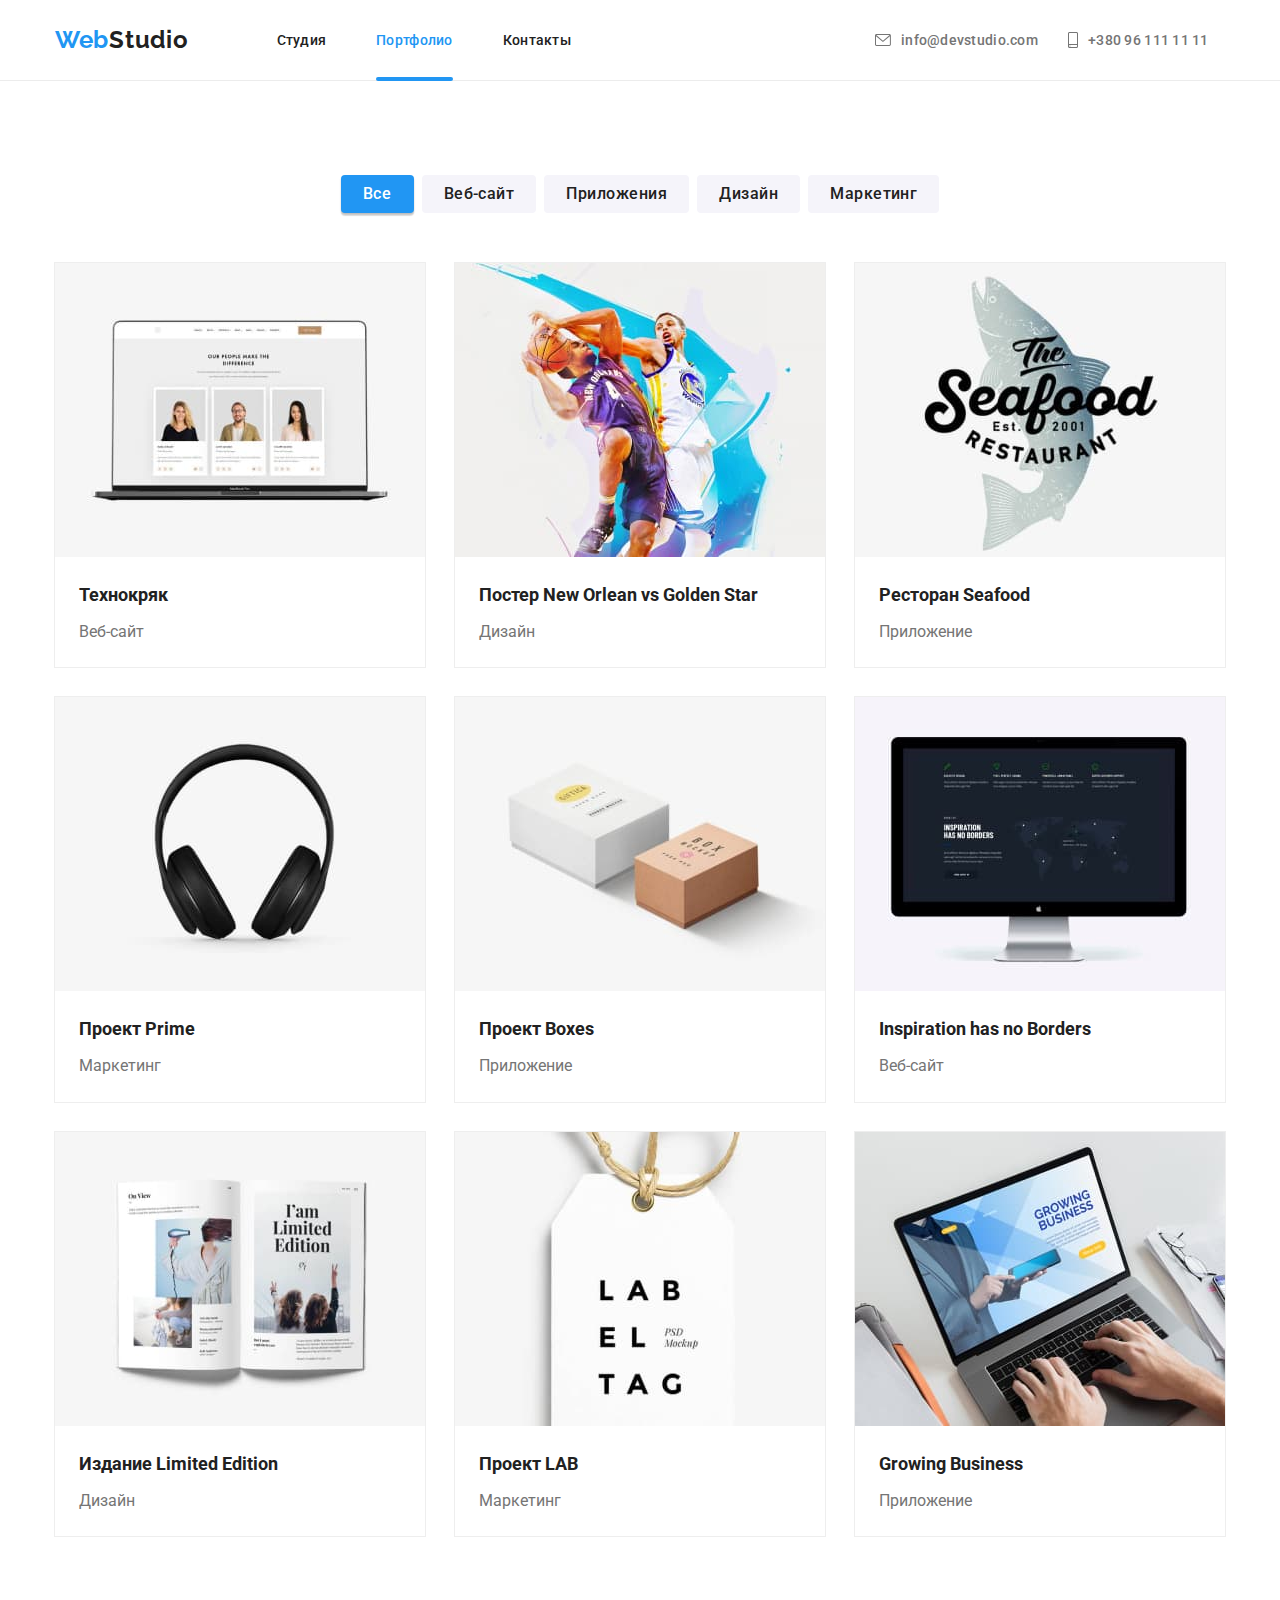
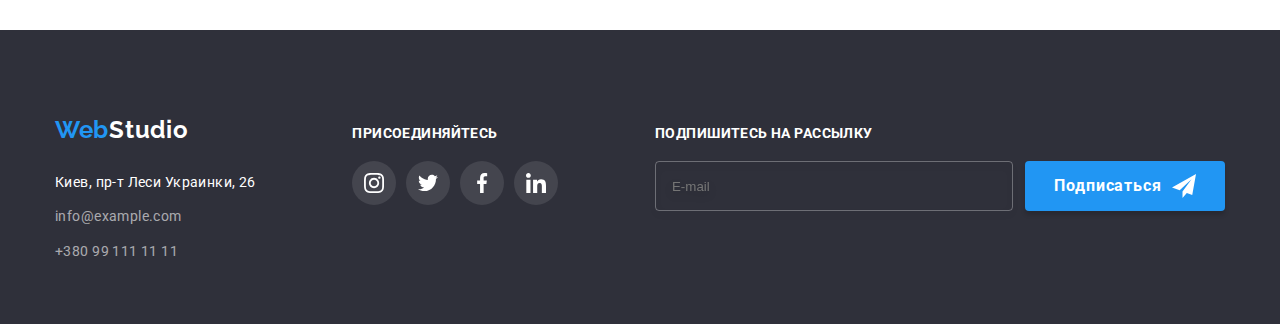
==== commit e4de2371: "correct" ====
--- a/portfolio.html
+++ b/portfolio.html
@@ -2,408 +2,370 @@
 <html lang="ru">
 
 <head>
-  <meta charset="UTF-8">
-  <meta name="viewport" content="width=device-width, initial-scale=1.0">
-  <link rel="preconnect" href="https://fonts.gstatic.com">
-  <link href="https://fonts.googleapis.com/css2?family=Raleway:wght@700&display=swap" rel="stylesheet">
-  <link rel="stylesheet" href="https://cdnjs.cloudflare.com/ajax/libs/modern-normalize/1.0.0/modern-normalize.min.css">
-  <link rel="stylesheet" href="./css/main.min.css ">
-  <title>Web Studio</title>
+    <meta charset="UTF-8" />
+        <meta name="viewport" content="width=device-width, initial-scale=1.0" />
+    <title>Эффективные решения для вашего бизнеса</title>
+    <link
+        href="https://fonts.googleapis.com/css2?family=Raleway:wght@700&family=Roboto:wght@400;500;700;900&display=swap"
+        rel="stylesheet">
+    <link href="https://cdnjs.cloudflare.com/ajax/libs/modern-normalize/1.0.0/modern-normalize.css">
+    <link rel="stylesheet" href="css/main.css" />
 </head>
 
 <body>
-
-  <!-- Шапка -->
-<header class="header">
-  <div class="container">
-    <a href="./index.html" class="logo logo-top">
-      <span class="logo-accent">Web</span>Studio</a>
-    <button type="button" class="menu-btn" aria-expanded="false" aria-controls="menu-container" data-menu-button>
-      <svg width="40" height="40" aria-label="Переключатель мобильного меню">
-        <use class="icon-burger" href="./images/sprite.svg#burger"></use>
-        <use class="icon-burger-close" href="./images/sprite.svg#burger-close"></use>
-      </svg>
-    </button>
-    <div class="menu-nav" id="menu-container" data-menu>
-      <nav class="navigation">
-        <ul class="nav-list">
-          <li class="nav-list-item">
-            <a href="./index.html" class="nav-list-link ">Студия</a>
-          </li>
-          <li class="nav-list-item">
-            <a href="./portfolio.html" class="nav-list-link current">Портфолио</a>
-          </li>
-          <li class="nav-list-item">
-            <a href="" class="nav-list-link">Контакты</a>
-          </li>
-        </ul>
-      </nav>
-      <address class="contacts">
-        <ul class="contacts-list">
-          <li class="contacts-list-item">
-            <a href="mailto:info@devstudio.com" class="contacts-list-link">
-              <svg class="contacts-list-icon" width="16" height="12">
-                <use href="./images/sprite.svg#icon-mail"></use>
-              </svg>
-              info@devstudio.com</a>
-          </li>
-          <li class="contacts-list-item">
-            <a href="tel:+380961111111" class="contacts-list-link">
-              <svg class="contacts-list-icon" width="10" height="16">
-                <use href="./images/sprite.svg#icon-phone"></use>
-              </svg>
-              +38 096 111 11 11</a>
-          </li>
-        </ul>
-      </address>
+    <!-- Шапка страницы-->
+    <header class="page-header">
+        <div class="container">
+            <nav class="navigation">
+            <a href="./index.html" class="logo">Web<span class="logo__themelabel">Studio</span></a>
+            <button class="menu-mobile" type="button" artia-controls="header-menu-container" aria-expanded="false" data-menu-button>
+                <svg class="menu-mobile__icon" width="40" height="40" aria-label="Переключатель мобильного меню">
+                    <use class="menu-mobile__menu" href="./img/symbol-defs.svg#menu"></use>
+                    <use class="menu-mobile__close" href="./img/symbol-defs.svg#close"></use>
+                </svg>
+            </button>
+            <div class="header-menu-container" id="header-menu-container" data-menu>
+                <ul class="navigation__list">
+                    <li class="navigation__item">
+                        <a href="./index.html" class="navigation__link">Студия</a>
+                    </li>
+                    <li class="navigation__item">
+                        <a href="./portfolio.html" class="navigation__link navigation__link--accent">Портфолио</a>
+                    </li>
+                    <li class="navigation__item">
+                        <a href="/" class="navigation__link">Контакты</a>
+                    </li>
+                </ul>
+                <ul class="contact">
+                    <li class="contact__item"><a href="maito:info@devstudio.com" class="contact__link">
+                            <svg class="contact__icon" width="16" height="12">
+                                <use href="./img/symbol-defs.svg#ienvelope"></use>
+                            </svg>info@devstudio.com</a>
+                    </li>
+                    <li class="contact__item"><a href="tell:+380961111111" class="contact__link contact__link--accent">
+                            <svg class="contact__icon" width="10" height="16">
+                                <use href="./img/symbol-defs.svg#smartphone"></use>
+                            </svg>+380 96 111 11 11</a>
+                    </li>
+                </ul>
+                <ul class="social-list__menu">
+                    <li class="social-list__item">
+                        <a href="" class="social-list__links">Instagram</a>
+                        <span class="social-list__line"></span>
+                    </li>
+                    <li class="social-list__item">
+                        <a href="" class="social-list__links">Twitter</a>
+                        <span class="social-list__line"></span>
+                    </li>
+                    <li class="social-list__item">
+                        <a href="" class="social-list__links">Facebook</a>
+                        <span class="social-list__line"></span>
+                    </li>
+                    <li class="social-list__item">
+                        <a href="" class="social-list__links">LinkedIn</a>
+                    </li>
+                </ul>
+            </div>
+            </nav>
+            
+            </div>
+            </header>
+<!-- ХИРО-->
+<main>
+    <section class="portfolio-selection section-padding">
+        <div class="container">
+            <h1 class="visually-hidden">portfolio</h1>
+            <ul class="bits">
+                <li class="list-buttons">
+                    <button type="button" class="modal-buttons active">Все</button>
+                </li>
+                <li class="list-buttons">
+                    <button type="button" class="modal-buttons">Веб-сайт</button>
+                </li>
+                <li class="list-buttons">
+                    <button type="button" class="modal-buttons">Приложения</button>
+                </li>
+                <li class="list-buttons">
+                    <button type="button" class="modal-buttons"> Дизайн</button>
+                </li>
+                <li class="list-buttons">
+                    <button type="button" class="modal-buttons">Маркетинг</button>
+                </li>
+            </ul>
+            <h2 class="visually-hidden">картинки Портфолио</h2>
+            <ul class="portfolio-picture">
+                <li class="link-group">
+                    <a href="#" class="links">
+                        <div class="portfolio-effect">
+                            <picture>
+                                <source srcset="./images/cardonemobile.jpg 1x, ./images/cardonemobilex2.jpg 2x" type="image" media="(min-width: 480px)">
+                                <source srcset="./images/cardonetablet.jpg 1x, ./images/cardonetabletx2.jpg 2x" type="image" media="(min-width: 768px)">
+                                <source srcset="./imgages/cardonedesktop.jpg 1x, ./imgages/cardonedesktopx2.jpg 2x" type="image" media="(min-width: 1200px)">
+                                <img class="link-group-img" src="./images/cardonedesktop.jpg" alt="Технокряк" width="370" height="294">
+                                </picture>
+                            <p class="description-technoryak"> Технокряк это современная площадка распространения
+                                коронавируса. Компании используют эту платформу для цифрового
+                                шпионажа и атак на защищённые сервера конкурентов.</p>
+                        </div>
+                        <div class="advantages-container-carts">
+                            <h3 class="title-img">Технокряк</h3>
+                            <p class="text-img">Веб-сайт</p>
+                        </div>
+                    </a>
+                </li>
+                <li class="link-group">
+                    <a href="#" class="links">
+                        <div class="portfolio-effect">
+                            <picture>
+                                <source srcset="./images/cardtwomobile.jpg 1x, ./images/cardtwomobilex2.jpg 2x" type="image"
+                                    media="(min-width: 480px)">
+                                <source srcset="./images/cardtwotablet.jpg 1x, ./images/cardtwotabletx2.jpg 2x" type="image"
+                                    media="(min-width: 768px)">
+                                <source srcset="./imgages/cardtwodesktop.jpg 1x, ./imgages/cardtwodesktopx2.jpg 2x" type="image"
+                                    media="(min-width: 1200px)">
+                            <img class="link-group-img" src="./images/cardtwodesktop.jpg" alt="neworlen" width="370" height="294">
+                            </picture>
+                      <p class="description-technoryak"> Технокряк это современная площадка распространения
+                                коронавируса. Компании используют
+                                эту платформу для цифрового
+                                шпионажа и атак на защищённые сервера конкурентов.</p>
+                        </div>
+                        <div class="advantages-container-carts">
+                            <h3 class="title-img">Постер New Orlean vs Golden Star</h3>
+                            <p class="text-img">Дизайн</p>
+                        </div>
+                    </a>
+                </li>
+                <li class="link-group">
+                    <a href="#" class="links">  
+                        <div class="portfolio-effect">
+                            <picture>
+                                <source srcset="./images/cardthreemobile.jpg 1x, ./images/cardthreemobilex2.jpg 2x" type="image"
+                                    media="(min-width: 480px)">
+                                <source srcset="./images/cardthreetablet.jpg 1x, ./images/cardthreetabletx2.jpg 2x" type="image"
+                                    media="(min-width: 768px)">
+                                <source srcset="./imgages/cardthreedesktop.jpg 1x, ./imgages/cardthreedesktopx2.jpg 2x" type="image"
+                                    media="(min-width: 1200px)">
+                            <img class="link-group-img" src="./images/cardthreedesktop.jpg" alt="Seafood" width="370" height="294">
+                            </picture>
+                            <p class="description-technoryak"> Технокряк это современная площадка распространения
+                                коронавируса. Компании используют
+                                эту платформу для цифрового шпионажа и атак на защищённые сервера конкурентов.</p>
+                        </div>
+                        <div class="advantages-container-carts">
+                            <h3 class="title-img">Ресторан Seafood</h3>
+                            <p class="text-img">Приложение</p>
+                        </div>
+                    </a>
+                </li>
+                <li class="link-group">
+                    <a href="#" class="links">
+                        <div class="portfolio-effect">
+                            <picture>
+                                <source srcset="./images/cardfourmobile.jpg 1x, ./images/cardfourmobilex2.jpg 2x" type="image"
+                                    media="(min-width: 480px)">
+                                <source srcset="./images/cardfourtablet.jpg 1x, ./images/cardfourtabletx2.jpg 2x" type="image"
+                                    media="(min-width: 768px)">
+                                <source srcset="./imgages/cardfourdesktop.jpg 1x, ./imgages/cardfourdesktopx2.jpg 2x" type="image"
+                                    media="(min-width: 1200px)">
+                                <img class="link-group-img" src="./images/cardfourdesktop.jpg" alt="Prime" width="370" height="294">
+                            </picture>
+                            <p class="description-technoryak"> Технокряк это современная площадка распространения
+                                коронавируса. Компании используют эту платформу для цифрового
+                                шпионажа и атак на защищённые сервера конкурентов.</p>
+                        </div>
+                        <div class="advantages-container-carts">
+                            <h3 class="title-img">Проект Prime</h3>
+                            <p class="text-img">Маркетинг</p>
+                        </div>
+                    </a>
+                </li>
+                <li class="link-group">
+                    <a href="#" class="links">
+                        <div class="portfolio-effect">
+                            <picture>
+                                <source srcset="./images/cardfivemobile.jpg 1x, ./images/cardfivemobilex2.jpg 2x" type="image"
+                                    media="(min-width: 480px)">
+                                <source srcset="./images/cardfivetablet.jpg 1x, ./images/cardfivetabletx2.jpg 2x" type="image"
+                                    media="(min-width: 768px)">
+                                <source srcset="./imgages/cardfivedesktop.jpg 1x, ./imgages/cardfivedesktopx2.jpg 2x" type="image"
+                                    media="(min-width: 1200px)">
+                                <img class="link-group-img" src="./images/cardfivedesktop.jpg" alt="boxes" width="370" height="294">
+                            </picture>
+                            <p class="description-technoryak"> Технокряк это современная площадка распространения
+                                коронавируса. Компании используют эту платформу для цифрового
+                                шпионажа и атак на защищённые сервера конкурентов.</p>
+                        </div>
+                        <div class="advantages-container-carts">
+                            <h3 class="title-img">Проект Boxes</h3>
+                            <p class="text-img">Приложение</p>
+                        </div>
+                    </a>
+                </li>
+                <li class="link-group">
+                    <a href="#" class="links">
+                        <div class="portfolio-effect">
+                            <picture>
+                                <source srcset="./images/cardsixmobile.jpg 1x, ./images/cardsixmobilex2.jpg 2x" type="image"
+                                    media="(min-width: 480px)">
+                                <source srcset="./images/cardsixtablet.jpg 1x, ./images/cardsixtabletx2.jpg 2x" type="image"
+                                    media="(min-width: 768px)">
+                                <source srcset="./imgages/cardsixdesktop.jpg 1x, ./imgages/cardsixdesktopx2.jpg 2x" type="image"
+                                    media="(min-width: 1200px)">
+                                <img class="link-group-img" src="./images/cardsixdesktop.jpg" alt="Inspiration" width="370" height="294">
+                            </picture>
+                            <p class="description-technoryak"> Технокряк это современная площадка распространения
+                                коронавируса. Компании используют эту платформу для цифрового
+                                шпионажа и атак на защищённые сервера конкурентов.</p>
+                        </div>
+                        <div class="advantages-container-carts">
+                            <h3 lang="en" class="title-img">Inspiration has no Borders</h3>
+                            <p class="text-img">Веб-сайт</p>
+                        </div>
+                    </a>
+                </li>
+                <li class="link-group">
+                    <a href="#" class="links">
+                        <div class="portfolio-effect">
+                            <picture>
+                                <source srcset="./images/cardsevenmobile.jpg 1x, ./images/cardsevenmobilex2.jpg 2x" type="image"
+                                    media="(min-width: 480px)">
+                                <source srcset="./images/cardseventablet.jpg 1x, ./images/cardseventabletx2.jpg 2x" type="image"
+                                    media="(min-width: 768px)">
+                                <source srcset="./imgages/cardsevendesktop.jpg 1x, ./imgages/cardsevendesktopx2.jpg 2x" type="image"
+                                    media="(min-width: 1200px)">
+                                <img class="link-group-img" src="./images/cardsevendesktop.jpg" alt="Limited" width="370" height="294">
+                            </picture>
+                            <p class="description-technoryak"> Технокряк это современная площадка распространения
+                                коронавируса. Компании используют
+                                эту платформу для цифрового шпионажа и атак на защищённые сервера конкурентов.</p>
+                        </div>
+                        <div class="advantages-container-carts">
+                            <h3 class="title-img">Издание Limited Edition</h3>
+                            <p class="text-img">Дизайн</p>
+                        </div>
+                    </a>
+                </li>
+                <li class="link-group">
+                    <a href="#" class="links">
+                        <div class="portfolio-effect">
+                            <picture>
+                                <source srcset="./images/cardeightmobile.jpg 1x, ./images/cardeightmobilex2.jpg 2x" type="image"
+                                    media="(min-width: 480px)">
+                                <source srcset="./images/cardeighttablet.jpg 1x, ./images/cardeighttabletx2.jpg 2x" type="image"
+                                    media="(min-width: 768px)">
+                                <source srcset="./imgages/cardeightdesktop.jpg 1x, ./imgages/cardeightdesktopx2.jpg 2x" type="image"
+                                    media="(min-width: 1200px)">
+                                <img class="link-group-img" src="./images/cardeightdesktop.jpg" alt="lab" width="370" height="294">
+                            </picture>
+                            <p class="description-technoryak"> Технокряк это современная площадка распространения
+                                коронавируса. Компании используют
+                                эту платформу для цифрового
+                                шпионажа и атак на защищённые сервера конкурентов.</p>
+                        </div>
+                        <div class="advantages-container-carts">
+                            <h3 class="title-img">Проект LAB</h3>
+                            <p class="text-img">Маркетинг</p>
+                        </div>
+                    </a>
+                </li>
+                <li class="link-group">
+                    <a href="#" class="links">
+                        <div class="portfolio-effect">
+                            <picture>
+                                <source srcset="./images/carninetmobile.jpg 1x, ./images/cardninemobilex2.jpg 2x" type="image"
+                                    media="(min-width: 480px)">
+                                <source srcset="./images/cardninetablet.jpg 1x, ./images/cardninetabletx2.jpg 2x" type="image"
+                                    media="(min-width: 768px)">
+                                <source srcset="./imgages/cardninedesktop.jpg 1x, ./imgages/cardninedesktopx2.jpg 2x" type="image"
+                                    media="(min-width: 1200px)">
+                                <img class="link-group-img" src="./images/cardninedesktop.jpg" alt="Growing" width="370" height="294">
+                            </picture>
+                            <p class="description-technoryak"> Технокряк это современная площадка распространения
+                                коронавируса. Компании используют
+                                эту платформу для цифрового
+                                шпионажа и атак на защищённые сервера конкурентов.</p>
+                        </div>
+                        <div class="advantages-container-carts">
+                            <h3 lang="en" class="title-img">Growing Business</h3>
+                            <p class="text-img">Приложение</p>
+                        </div>
+                    </a>
+                </li>
+            </ul>
+        </div>
+        </section>
+</main>
+
+<!-- FOOTER -->
+<footer class="page-footer">
+    <div class="container">
+        <div class="container-adres">
+            <address class="adres">
+                <a href="index.html" class="logo logo--footer">Web<span class="accent-footer">Studio</span></a>
+                <ul class="adres__list">
+                    <li class="adres__item"><a href="https://goo.gl/maps/eN61j858Ek6bLMCC6" class="adres__city">Киев,
+                            пр-т
+                            Леси Украинки, 26</a></li>
+                    <li class="adres__item"><a href="mailto:info@example.com" class="adres__link">info@example.com</a>
+                    </li>
+                    <li class="adres__item"><a href="tell:+380991111111" class="adres__link">+380 99 111 11 11</a></li>
+                </ul>
+            </address>
+        </div>
+        <div class="footer-icons">
+            <h3 class="footer-subtitle">присоединяйтесь</h3>
+            <ul class="icon-list">
+                <li class="icon-list__item">
+                    <a class="icon-list__link" href="">
+                        <svg class="advantages-icons">
+                            <use href="./img/symbol-defs.svg#instagram"></use>
+                        </svg>
+                    </a>
+                </li>
+                <li class="icon-list__item">
+                    <a class="icon-list__link" href="">
+                        <svg class="advantages-icons">
+                            <use href="./img/symbol-defs.svg#twitter"></use>
+                        </svg>
+                    </a>
+                </li>
+                <li class="icon-list__item">
+                    <a class="icon-list__link" href="">
+                        <svg class="advantages-icons">
+                            <use href="./img/symbol-defs.svg#ifacebook"></use>
+                        </svg>
+                    </a>
+                </li>
+                <li class="icon-list__item">
+                    <a class="icon-list__link" href="">
+                        <svg class="advantages-icons">
+                            <use href="./img/symbol-defs.svg#linkedin"></use>
+                        </svg>
+                    </a>
+                </li>
+            </ul>
+        </div>
+        <div class="footer-form">
+            <h3 class="footer-subtitle">Подпишитесь на рассылку</h3>
+            <form class="footer-form__container">
+                <input type="email" placeholder="E-mail" name="mail" class="footer-form__input">
+                <button type="submit" class="web-button">Подписаться <span class="footer-form__label">
+                        <svg class="footer-form__icon">
+                            <use href="./img/symbol-defs.svg#icon-send"></use>
+                        </svg>
+                    </span></button>
+            </form>
+        </div>
     </div>
-  </div>
-</header>
-
-<!-- Порфолио -->
-<main class="potfolio-page">
-  <!-- Кнопки -->
-  <h1 class="visually-hidden">Порфолио</h1>
-  <section class="filters container">
-    <h2 class="visually-hidden">Фильтр проектов</h2>
-    <ul class="filters-list">
-      <li class="filters-list-item">
-        <button class="filters-btn" type="button">Все</button>
-      </li>
-      <li class="filters-list-item">
-        <button class="filters-btn" type="button">Веб-сайты</button>
-      </li>
-      <li class="filters-list-item">
-        <button class="filters-btn" type="button">Приложения</button>
-      </li>
-      <li class="filters-list-item">
-        <button class="filters-btn" type="button">Дизайн</button>
-      </li>
-      <li class="filters-list-item">
-        <button class="filters-btn" type="button">Маркетинг</button>
-      </li>
-    </ul>
-  </section>
-  <!-- Проекты -->
-  <section class="projects container">
-    <h2 class="visually-hidden">Проекты</h2>
-    <ul class="projects-list">
-      <li class="projects-list-item">
-        <a class="projects-link" href="">
-          <div class="projects-item-img-wrapper">
-            <picture>
-              <source srcset="./images/portfolio/portfolio-desktop-1.webp 1x, ./images/portfolio/portfolio-desktop-1@2x.webp 2x" media="(min-width:1200px)"
-                type="image/webp">
-              <source srcset="./images/portfolio/portfolio-desktop-1.jpg 1x, ./images/portfolio/portfolio-desktop-1@2x.jpg 2x" media="(min-width:1200px)">
-              <source srcset="./images/portfolio/portfolio-tablet-1.webp 1x, ./images/portfolio/portfolio-tablet-1@2x.webp 2x" media="(min-width:768px)"
-                type="image/webp">
-              <source srcset="./images/portfolio/portfolio-tablet-1.jpg 1x, ./images/portfolio/portfolio-tablet-1@2x.jpg 2x" media="(min-width:768px)">
-              <source srcset="./images/portfolio/portfolio-mobile-1.webp 1x, ./images/portfolio/portfolio-mobile-1@2x.webp 2x" media="(min-width:320px)"
-                type="image/webp">
-              <source srcset="./images/portfolio/portfolio-mobile-1.jpg 1x, ./images/portfolio/portfolio-mobile-1@2x.jpg 2x" media="(min-width:320px)">
-              <img class="projects-img" src="./images/portfolio/portfolio-mobile-1.jpg" alt="ноутбук">
-            </picture>
-            <p class="project-overlay">Технокряк это современная площадка распространения коронавируса.
-               Компании используют эту платформу для цифрового
-               шпионажа и атак на защищённые сервера конкурентов.</p>
-          </div>
-          <div class="projects-description first-desc">
-            <h3 class="projects-title">Технокряк</h3>
-            <p class="projects-text">Веб-сайт</p>
-          </div>
-        </a>
-      </li>
-      <li class="projects-list-item">
-        <a class="projects-link" href="">
-          <div class="projects-item-img-wrapper">
-              <picture>
-                <source srcset="./images/portfolio/portfolio-desktop-2.webp 1x, ./images/portfolio/portfolio-desktop-2@2x.webp 2x"
-                  media="(min-width:1200px)" type="image/webp">
-                <source srcset="./images/portfolio/portfolio-desktop-2.jpg 1x, ./images/portfolio/portfolio-desktop-2@2x.jpg 2x"
-                  media="(min-width:1200px)">
-                <source srcset="./images/portfolio/portfolio-tablet-2.webp 1x, ./images/portfolio/portfolio-tablet-2@2x.webp 2x"
-                  media="(min-width:768px)" type="image/webp">
-                <source srcset="./images/portfolio/portfolio-tablet-2.jpg 1x, ./images/portfolio/portfolio-tablet-2@2x.jpg 2x"
-                  media="(min-width:768px)">
-                <source srcset="./images/portfolio/portfolio-mobile-2.webp 1x, ./images/portfolio/portfolio-mobile-2@2x.webp 2x"
-                  media="(min-width:320px)" type="image/webp">
-                <source srcset="./images/portfolio/portfolio-mobile-2.jpg 1x, ./images/portfolio/portfolio-mobile-2@2x.jpg 2x"
-                  media="(min-width:320px)">
-                <img class="projects-img" src="./images/portfolio/portfolio-mobile-2.jpg" alt="баскетболисты с мячом">
-              </picture>
-            <p class="project-overlay">Технокряк это современная площадка распространения коронавируса.
-              Компании используют эту платформу для цифрового
-              шпионажа и атак на защищённые сервера конкурентов.</p>
-          </div>
-          <div class="projects-description">
-            <h3 class="projects-title">Постер New Orlean vs Golden Star</h3>
-            <p class="projects-text">Дизайн</p>
-          </div>
-        </a>
-      </li>
-      <li class="projects-list-item">
-        <a class="projects-link" href="">
-          <div class="projects-item-img-wrapper">
-            <picture>
-              <source srcset="./images/portfolio/portfolio-desktop-3.webp 1x, ./images/portfolio/portfolio-desktop-3@2x.webp 2x"
-                media="(min-width:1200px)" type="image/webp">
-              <source srcset="./images/portfolio/portfolio-desktop-3.jpg 1x, ./images/portfolio/portfolio-desktop-3@2x.jpg 2x"
-                media="(min-width:1200px)">
-              <source srcset="./images/portfolio/portfolio-tablet-3.webp 1x, ./images/portfolio/portfolio-tablet-3@2x.webp 2x"
-                media="(min-width:768px)" type="image/webp">
-              <source srcset="./images/portfolio/portfolio-tablet-3.jpg 1x, ./images/portfolio/portfolio-tablet-3@2x.jpg 2x"
-                media="(min-width:768px)">
-              <source srcset="./images/portfolio/portfolio-mobile-3.webp 1x, ./images/portfolio/portfolio-mobile-3@2x.webp 2x"
-                media="(min-width:320px)" type="image/webp">
-              <source srcset="./images/portfolio/portfolio-mobile-3.jpg 1x, ./images/portfolio/portfolio-mobile-3@2x.jpg 2x"
-                media="(min-width:320px)">
-              <img class="projects-img" src="./images/portfolio/portfolio-mobile-3.jpg" alt="название ресторана seafood">
-            </picture>
-            <p class="project-overlay">Технокряк это современная площадка распространения коронавируса.
-              Компании используют эту платформу для цифрового
-              шпионажа и атак на защищённые сервера конкурентов.</p>
-          </div>
-          <div class="projects-description">
-            <h3 class="projects-title">Ресторан Seafood</h3>
-            <p class="projects-text">Приложение</p>
-          </div>
-        </a>
-      </li>
-      <li class="projects-list-item">
-        <a class="projects-link" href="">
-          <div class="projects-item-img-wrapper">
-              <picture>
-                <source srcset="./images/portfolio/portfolio-desktop-4.webp 1x, ./images/portfolio/portfolio-desktop-4@2x.webp 2x"
-                  media="(min-width:1200px)" type="image/webp">
-                <source srcset="./images/portfolio/portfolio-desktop-4.jpg 1x, ./images/portfolio/portfolio-desktop-4@2x.jpg 2x"
-                  media="(min-width:1200px)">
-                <source srcset="./images/portfolio/portfolio-tablet-4.webp 1x, ./images/portfolio/portfolio-tablet-4@2x.webp 2x"
-                  media="(min-width:768px)" type="image/webp">
-                <source srcset="./images/portfolio/portfolio-tablet-4.jpg 1x, ./images/portfolio/portfolio-tablet-4@2x.jpg 2x"
-                  media="(min-width:768px)">
-                <source srcset="./images/portfolio/portfolio-mobile-4.webp 1x, ./images/portfolio/portfolio-mobile-4@2x.webp 2x"
-                  media="(min-width:320px)" type="image/webp">
-                <source srcset="./images/portfolio/portfolio-mobile-4.jpg 1x, ./images/portfolio/portfolio-mobile-4@2x.jpg 2x"
-                  media="(min-width:320px)">
-                <img class="projects-img" src="./images/portfolio/portfolio-mobile-4.jpg" alt="наушники">
-              </picture>
-            <p class="project-overlay">Технокряк это современная площадка распространения коронавируса.
-              Компании используют эту платформу для цифрового
-              шпионажа и атак на защищённые сервера конкурентов.</p>
-          </div>
-          <div class="projects-description">
-            <h3 class="projects-title">Проект Prime</h3>
-            <p class="projects-text">Маркетинг</p>
-          </div>
-        </a>
-      </li>
-      <li class="projects-list-item">
-        <a class="projects-link" href="">
-          <div class="projects-item-img-wrapper">
-            <picture>
-              <source srcset="./images/portfolio/portfolio-desktop-5.webp 1x, ./images/portfolio/portfolio-desktop-5@2x.webp 2x"
-                media="(min-width:1200px)" type="image/webp">
-              <source srcset="./images/portfolio/portfolio-desktop-5.jpg 1x, ./images/portfolio/portfolio-desktop-5@2x.jpg 2x"
-                media="(min-width:1200px)">
-              <source srcset="./images/portfolio/portfolio-tablet-5.webp 1x, ./images/portfolio/portfolio-tablet-5@2x.webp 2x"
-                media="(min-width:768px)" type="image/webp">
-              <source srcset="./images/portfolio/portfolio-tablet-5.jpg 1x, ./images/portfolio/portfolio-tablet-5@2x.jpg 2x"
-                media="(min-width:768px)">
-              <source srcset="./images/portfolio/portfolio-mobile-5.webp 1x, ./images/portfolio/portfolio-mobile-5@2x.webp 2x"
-                media="(min-width:320px)" type="image/webp">
-              <source srcset="./images/portfolio/portfolio-mobile-5.jpg 1x, ./images/portfolio/portfolio-mobile-5@2x.jpg 2x"
-                media="(min-width:320px)">
-              <img class="projects-img" src="./images/portfolio/portfolio-mobile-5.jpg" alt="коробки">
-            </picture>
-            <p class="project-overlay">Технокряк это современная площадка распространения коронавируса.
-              Компании используют эту платформу для цифрового
-              шпионажа и атак на защищённые сервера конкурентов.</p>
-          </div>
-          <div class="projects-description">
-            <h3 class="projects-title">Проект Boxes</h3>
-            <p class="projects-text">Приложение</p>
-          </div>
-        </a>
-      </li>
-      <li class="projects-list-item">
-        <a class="projects-link" href="">
-          <div class="projects-item-img-wrapper">
-            <picture>
-              <source srcset="./images/portfolio/portfolio-desktop-6.webp 1x, ./images/portfolio/portfolio-desktop-6@2x.webp 2x"
-                media="(min-width:1200px)" type="image/webp">
-              <source srcset="./images/portfolio/portfolio-desktop-6.jpg 1x, ./images/portfolio/portfolio-desktop-6@2x.jpg 2x"
-                media="(min-width:1200px)">
-              <source srcset="./images/portfolio/portfolio-tablet-6.webp 1x, ./images/portfolio/portfolio-tablet-6@2x.webp 2x"
-                media="(min-width:768px)" type="image/webp">
-              <source srcset="./images/portfolio/portfolio-tablet-6.jpg 1x, ./images/portfolio/portfolio-tablet-6@2x.jpg 2x"
-                media="(min-width:768px)">
-              <source srcset="./images/portfolio/portfolio-mobile-6.webp 1x, ./images/portfolio/portfolio-mobile-6@2x.webp 2x"
-                media="(min-width:320px)" type="image/webp">
-              <source srcset="./images/portfolio/portfolio-mobile-6.jpg 1x, ./images/portfolio/portfolio-mobile-6@2x.jpg 2x"
-                media="(min-width:320px)">
-              <img class="projects-img" src="./images/portfolio/portfolio-mobile-6.jpg" alt="монитор">
-            </picture>
-            <p class="project-overlay">Технокряк это современная площадка распространения коронавируса.
-              Компании используют эту платформу для цифрового
-              шпионажа и атак на защищённые сервера конкурентов.</p>
-          </div>
-          <div class="projects-description">
-            <h3 class="projects-title">Inspiration has no Borders</h3>
-            <p class="projects-text">Веб-сайт</p>
-          </div>
-        </a>
-      </li>
-      <li class="projects-list-item">
-        <a class="projects-link" href="">
-          <div class="projects-item-img-wrapper">
-            <picture>
-              <source srcset="./images/portfolio/portfolio-desktop-7.webp 1x, ./images/portfolio/portfolio-desktop-7@2x.webp 2x"
-                media="(min-width:1200px)" type="image/webp">
-              <source srcset="./images/portfolio/portfolio-desktop-7.jpg 1x, ./images/portfolio/portfolio-desktop-7@2x.jpg 2x"
-                media="(min-width:1200px)">
-              <source srcset="./images/portfolio/portfolio-tablet-7.webp 1x, ./images/portfolio/portfolio-tablet-7@2x.webp 2x"
-                media="(min-width:768px)" type="image/webp">
-              <source srcset="./images/portfolio/portfolio-tablet-7.jpg 1x, ./images/portfolio/portfolio-tablet-7@2x.jpg 2x"
-                media="(min-width:768px)">
-              <source srcset="./images/portfolio/portfolio-mobile-7.webp 1x, ./images/portfolio/portfolio-mobile-7@2x.webp 2x"
-                media="(min-width:320px)" type="image/webp">
-              <source srcset="./images/portfolio/portfolio-mobile-7.jpg 1x, ./images/portfolio/portfolio-mobile-7@2x.jpg 2x"
-                media="(min-width:320px)">
-              <img class="projects-img" src="./images/portfolio/portfolio-mobile-7.jpg" alt="журнал в развороте">
-            </picture>
-            <p class="project-overlay">Технокряк это современная площадка распространения коронавируса.
-              Компании используют эту платформу для цифрового
-              шпионажа и атак на защищённые сервера конкурентов.</p>
-          </div>
-          <div class="projects-description">
-            <h3 class="projects-title">Издание Limited Edition</h3>
-            <p class="projects-text">Дизайн</p>
-          </div>
-        </a>
-      </li>
-      <li class="projects-list-item">
-        <a class="projects-link" href="">
-          <div class="projects-item-img-wrapper">
-            <picture>
-              <source srcset="./images/portfolio/portfolio-desktop-8.webp 1x, ./images/portfolio/portfolio-desktop-8@2x.webp 2x"
-                media="(min-width:1200px)" type="image/webp">
-              <source srcset="./images/portfolio/portfolio-desktop-8.jpg 1x, ./images/portfolio/portfolio-desktop-8@2x.jpg 2x"
-                media="(min-width:1200px)">
-              <source srcset="./images/portfolio/portfolio-tablet-8.webp 1x, ./images/portfolio/portfolio-tablet-8@2x.webp 2x"
-                media="(min-width:768px)" type="image/webp">
-              <source srcset="./images/portfolio/portfolio-tablet-8.jpg 1x, ./images/portfolio/portfolio-tablet-8@2x.jpg 2x"
-                media="(min-width:768px)">
-              <source srcset="./images/portfolio/portfolio-mobile-8.webp 1x, ./images/portfolio/portfolio-mobile-8@2x.webp 2x"
-                media="(min-width:320px)" type="image/webp">
-              <source srcset="./images/portfolio/portfolio-mobile-8.jpg 1x, ./images/portfolio/portfolio-mobile-8@2x.jpg 2x"
-                media="(min-width:320px)">
-              <img class="projects-img" src="./images/portfolio/portfolio-mobile-8.jpg" alt="лейба от одежды">
-            </picture>
-            <p class="project-overlay">Технокряк это современная площадка распространения коронавируса.
-              Компании используют эту платформу для цифрового
-              шпионажа и атак на защищённые сервера конкурентов.</p>
-          </div>
-          <div class="projects-description">
-            <h3 class="projects-title">Проект LAB</h3>
-            <p class="projects-text">Маркетинг</p>
-          </div>
-        </a>
-      </li>
-      <li class="projects-list-item">
-        <a class="projects-link" href="">
-          <div class="projects-item-img-wrapper">
-            <picture>
-              <source srcset="./images/portfolio/portfolio-desktop-9.webp 1x, ./images/portfolio/portfolio-desktop-9@2x.webp 2x"
-                media="(min-width:1200px)" type="image/webp">
-              <source srcset="./images/portfolio/portfolio-desktop-9.jpg 1x, ./images/portfolio/portfolio-desktop-9@2x.jpg 2x"
-                media="(min-width:1200px)">
-              <source srcset="./images/portfolio/portfolio-tablet-9.webp 1x, ./images/portfolio/portfolio-tablet-9@2x.webp 2x"
-                media="(min-width:768px)" type="image/webp">
-              <source srcset="./images/portfolio/portfolio-tablet-9.jpg 1x, ./images/portfolio/portfolio-tablet-9@2x.jpg 2x"
-                media="(min-width:768px)">
-              <source srcset="./images/portfolio/portfolio-mobile-9.webp 1x, ./images/portfolio/portfolio-mobile-9@2x.webp 2x"
-                media="(min-width:320px)" type="image/webp">
-              <source srcset="./images/portfolio/portfolio-mobile-9.jpg 1x, ./images/portfolio/portfolio-mobile-9@2x.jpg 2x"
-                media="(min-width:320px)">
-              <img class="projects-img" src="./images/portfolio/portfolio-mobile-9.jpg" alt="человек за ноутбуком">
-            </picture>
-            <p class="project-overlay">Технокряк это современная площадка распространения коронавируса.
-              Компании используют эту платформу для цифрового
-              шпионажа и атак на защищённые сервера конкурентов.</p>
-          </div>
-          <div class="projects-description">
-            <h3 class="projects-title">Growing Business</h3>
-            <p class="projects-text">Приложение</p>
-          </div>
-        </a>
-      </li>
-    </ul>
-  </section>
-</main>
-
-  <!-- Подвал -->
-<footer class="footer">
-  <div class="container">
-    <div class="footer-left-wrapper">
-      <a href="./index.html" class="logo logo-down"><span class="logo-accent">Web</span>Studio</a>
-      <address class="address">
-        <p class="address-street">г. Киев, пр-т Леси Украинки, 26</p>
-        <ul class="footer-contacts-list">
-          <li class="footer-contacts-list-item">
-            <a class="footer-link" href="mailto:info@devstudio.com">info@devstudio.com</a>
-          </li>
-          <li class="footer-contacts-list-item">
-            <a class="footer-link" href="tel:+380961111111">+38 096 111 11 11</a>
-          </li>
-        </ul>
-      </address>
-    </div>
-    <div class="footer-center-wrapper">
-      <p class="footer-title">присоединяйтесь</p>
-      <ul class="footer-social-list">
-        <li class="footer-social-list-item">
-          <a class="footer-social-list-link" href="https://www.instagram.com" target="_blank" rel="noreferrer noopener">
-            <svg class="footer-social-link-icon" width="20" height="20">
-              <use href="./images/sprite.svg#icon-instagram"></use>
-            </svg>
-          </a>
-        </li>
-        <li class="footer-social-list-item">
-          <a class="footer-social-list-link" href="https://www.twitter.com" target="_blank" rel="noreferrer noopener">
-            <svg class="footer-social-link-icon" width="20" height="20">
-              <use href="./images/sprite.svg#icon-twitter"></use>
-            </svg>
-          </a>
-        </li>
-        <li class="footer-social-list-item">
-          <a class="footer-social-list-link" href="https://www.facebook.com" target="_blank" rel="noreferrer noopener">
-            <svg class="footer-social-link-icon" width="20" height="20">
-              <use href="./images/sprite.svg#icon-facebook"></use>
-            </svg>
-          </a>
-        </li>
-        <li class="footer-social-list-item">
-          <a class="footer-social-list-link" href="https://www.linkedin.com" target="_blank" rel="noreferrer noopener">
-            <svg class="footer-social-link-icon" width="20" height="20">
-              <use href="./images/sprite.svg#icon-linkedin"></use>
-            </svg>
-          </a>
-        </li>
-      </ul>
-    </div>
-    <div class="footer-right-wrapper">
-      <p class="footer-title">Подпишитесь на рассылку</p>
-      <input class="footer-input" type="email" name="user-email" placeholder="E-mail">
-      <button class="footer-btn" type="button">Подписаться
-        <svg class="footer-icon" width="24" height="24">
-          <use href="./images/sprite.svg#icon-send"></use>
-        </svg>
-      </button>
-    </div>
-  </div>
+
+
+
 </footer>
 
-<script src="./js/burger.js"></script>
+<script src="./js/modal.js"></script>
+<script src="./js/menu.js"></script>
+
 
 </body>
 
--- a/css/main.css
+++ b/css/main.css
@@ -0,0 +1,1293 @@
+*,
+::before,
+::after {
+  box-sizing: border-box;
+}
+
+body {
+  font-family: "Roboto", sans-serif;
+  margin: 0;
+}
+
+a {
+  text-decoration: none;
+  cursor: pointer;
+  font-style: normal;
+}
+
+ul {
+  margin: 0;
+  padding: 0;
+  list-style: none;
+}
+
+p,
+h1,
+h2,
+h3,
+h4,
+h5,
+h6 {
+  margin: 0;
+  padding: 0;
+}
+
+img {
+  display: block;
+  max-width: 100%;
+  height: auto;
+}
+
+.visually-hidden {
+  position: absolute !important;
+  clip: rect(1px 1px 1px 1px);
+  /* IE6, IE7 */
+  clip: rect(1px, 1px, 1px, 1px);
+  padding: 0 !important;
+  border: 0 !important;
+  height: 1px !important;
+  width: 1px !important;
+  overflow: hidden;
+}
+
+.container {
+  padding: 0 15px;
+  margin: 0 auto;
+}
+
+@media screen and (min-width: 480px) {
+  .container {
+    width: 480px;
+  }
+}
+
+@media screen and (min-width: 768px) {
+  .container {
+    width: 768px;
+  }
+}
+
+@media screen and (min-width: 1200px) {
+  .container {
+    width: 1200px;
+  }
+}
+
+@media screen and (min-width: 768px) {
+  .page-footer .container {
+    display: flex;
+    flex-wrap: wrap;
+    justify-content: space-around;
+    align-items: baseline;
+  }
+}
+
+@media screen and (min-width: 1200px) {
+  .page-footer .container {
+    justify-content: space-between;
+  }
+}
+
+@media screen and (max-width: 1199px) {
+  .page-footer .container {
+    text-align: center;
+  }
+}
+
+.section-padding {
+  padding-bottom: 60px;
+  padding-top: 60px;
+}
+
+@media screen and (min-width: 1200px) {
+  .section-padding {
+    padding-bottom: 94px;
+    padding-top: 94px;
+  }
+}
+
+.title {
+  color: #212121;
+  font-weight: 700;
+  font-size: 28px;
+  line-height: 1.178;
+  letter-spacing: 0.03em;
+  text-align: center;
+  margin-bottom: 30px;
+}
+
+@media screen and (min-width: 1200px) {
+  .title {
+    font-size: 36px;
+    line-height: 1.167;
+    margin-bottom: 50px;
+  }
+}
+
+.page-header {
+  background-color: #ffffff;
+}
+
+.navigation {
+  display: flex;
+  align-items: center;
+}
+
+.menu-mobile {
+  padding: 10px 0;
+  margin: 0;
+  border: none;
+  color: #212121;
+  background-color: transparent;
+  margin-left: auto;
+  position: relative;
+  z-index: 22;
+}
+
+.menu-mobile:hover .menu-mobile__icon,
+.menu-mobile:focus .menu-mobile__icon {
+  fill: #2196f3;
+}
+
+@media screen and (min-width: 768px) {
+  .menu-mobile {
+    display: none;
+  }
+}
+
+.menu-mobile__icon {
+  fill: currentColor;
+}
+
+.menu-mobile .menu-mobile__close {
+  display: none;
+}
+
+.menu-mobile.is-open .menu-mobile__close {
+  display: block;
+}
+
+.menu-mobile.is-open .menu-mobile__menu {
+  display: none;
+}
+
+@media screen and (max-width: 767px) {
+  .header-menu-container {
+    position: fixed;
+    top: 0;
+    left: 0;
+    background-color: #ffffff;
+    height: 100%;
+    width: 100%;
+    padding: 48px 40px;
+    z-index: 21;
+    overflow: auto;
+    display: none;
+  }
+  .header-menu-container.is-open {
+    display: flex;
+    flex-direction: column;
+  }
+}
+
+@media screen and (min-width: 768px) {
+  .header-menu-container {
+    display: flex;
+    align-items: center;
+  }
+}
+
+.navigation__link {
+  color: #212121;
+  font-weight: 500;
+  font-size: 40px;
+  line-height: 1.175;
+  transition: color 250ms cubic-bezier(0.4, 0, 0.2, 1);
+  display: block;
+  letter-spacing: 0.02em;
+}
+
+.navigation__link:focus, .navigation__link:hover {
+  color: #2196f3;
+}
+
+@media screen and (min-width: 768px) {
+  .navigation__link {
+    position: relative;
+    font-size: 14px;
+    line-height: 1.142;
+    padding: 32px 0;
+  }
+}
+
+.navigation__list {
+  margin-bottom: 240px;
+}
+
+@media screen and (min-width: 768px) {
+  .navigation__list {
+    margin-bottom: 0;
+    display: flex;
+  }
+}
+
+@media screen and (min-width: 1200px) {
+  .navigation__list {
+    margin-right: 304px;
+  }
+}
+
+@media screen and (max-width: 767px) {
+  .navigation__item:not(:last-child) {
+    margin-bottom: 32px;
+  }
+}
+
+@media screen and (min-width: 768px) {
+  .navigation__item:not(:last-child) {
+    margin-right: 50px;
+  }
+}
+
+.navigation__link--accent {
+  color: #2196f3;
+}
+
+@media screen and (min-width: 768px) {
+  .navigation__link--accent::after {
+    content: "";
+    display: block;
+    position: absolute;
+    bottom: -1px;
+    left: 0;
+    width: 100%;
+    height: 4px;
+    background-color: #2196f3;
+    border-radius: 2px;
+    transform: scaleX(1);
+    transition: transform 250ms cubic-bezier(0.4, 0, 0.2, 1);
+  }
+}
+
+.social-list__menu {
+  display: flex;
+  align-items: center;
+  flex-wrap: wrap;
+}
+
+@media screen and (min-width: 768px) {
+  .social-list__menu {
+    display: none;
+  }
+}
+
+.social-list__item {
+  display: flex;
+  justify-content: center;
+  align-items: center;
+}
+
+.social-list__links {
+  font-weight: 500;
+  font-size: 18px;
+  line-height: 1.222;
+  letter-spacing: 0.02em;
+  color: #2196f3;
+}
+
+.social-list__line {
+  background-color: rgba(33, 33, 33, 0.2);
+  width: 22px;
+  height: 2px;
+  transform: rotate(90deg);
+}
+
+.contact__link {
+  color: #757575;
+  font-weight: 500;
+  font-size: 24px;
+  line-height: 1.176;
+  display: block;
+  letter-spacing: 0.02em;
+}
+
+.contact__link:hover, .contact__link:focus {
+  color: #2196f3;
+}
+
+@media screen and (min-width: 768px) {
+  .contact__link {
+    font-size: 12px;
+    line-height: 1.167;
+    display: flex;
+    align-items: center;
+  }
+}
+
+@media screen and (min-width: 1200px) {
+  .contact__link {
+    font-size: 14px;
+    line-height: 1.142;
+  }
+}
+
+@media screen and (max-width: 767px) {
+  .contact__item:last-child {
+    margin-bottom: 32px;
+  }
+}
+
+@media screen and (min-width: 768px) and (max-width: 1199px) {
+  .contact__item:not(:last-child) {
+    margin-bottom: 10px;
+  }
+}
+
+@media screen and (min-width: 1200px) {
+  .contact__item:not(:last-child) {
+    margin-right: 30px;
+  }
+}
+
+.contact {
+  display: flex;
+}
+
+@media screen and (max-width: 767px) {
+  .contact {
+    flex-direction: column-reverse;
+    margin-bottom: 64px;
+  }
+}
+
+@media screen and (min-width: 768px) and (max-width: 1199px) {
+  .contact {
+    margin-left: 84px;
+    flex-direction: column;
+  }
+}
+
+@media screen and (min-width: 1200px) {
+  .contact {
+    flex-direction: row;
+  }
+}
+
+.contact__icon {
+  display: none;
+}
+
+@media screen and (min-width: 768px) {
+  .contact__icon {
+    margin-right: 10px;
+    fill: currentColor;
+    display: block;
+  }
+}
+
+@media screen and (max-width: 767px) {
+  .contact__link--accent {
+    color: #2196f3;
+    font-size: 34px;
+  }
+}
+
+.logo {
+  font-family: "Raleway", sans-serif;
+  color: #2196f3;
+  font-weight: 700;
+  letter-spacing: 0.03em;
+  font-size: 24px;
+  line-height: 1.1667;
+  padding: 16px 0;
+}
+
+@media screen and (min-width: 768px) {
+  .logo {
+    margin-right: 88px;
+    padding: 26px 0;
+  }
+}
+
+.logo__themelabel {
+  color: #212121;
+}
+
+.logo--footer {
+  margin-right: 0;
+  display: inline-block;
+}
+
+.web-button {
+  background-color: #2196f3;
+  box-shadow: 0px 4px 4px rgba(0, 0, 0, 0.15);
+  border-radius: 4px;
+  border-color: transparent;
+  text-align: center;
+  min-width: 200px;
+  height: 50px;
+  color: #ffffff;
+  font-weight: 700;
+  font-size: 16px;
+  line-height: 1.875;
+  letter-spacing: 0.06em;
+  padding: 10px;
+  cursor: pointer;
+  font-family: inherit;
+}
+
+.footer-form .web-button {
+  display: flex;
+  justify-content: center;
+  align-items: center;
+  margin: 0 auto;
+}
+
+.modal__close {
+  position: absolute;
+  top: 8px;
+  right: 8px;
+  display: flex;
+  justify-content: center;
+  align-items: center;
+  background-color: #ffffff;
+  border: 1px solid rgba(0, 0, 0, 0.1);
+  width: 30px;
+  height: 30px;
+  fill: #212121;
+  border-radius: 50%;
+  cursor: pointer;
+  transition: color 250ms cubic-bezier(0.4, 0, 0.2, 1);
+}
+
+.modal__close:hover, .modal__close:focus {
+  color: #2196f3;
+}
+
+.icon-list {
+  display: flex;
+  align-items: center;
+  justify-content: center;
+}
+
+.icon-list__link {
+  width: 100%;
+  height: 100%;
+  fill: #ffffff;
+  display: flex;
+  justify-content: center;
+  background-color: rgba(255, 255, 255, 0.1);
+  border-radius: 50%;
+  align-items: center;
+  transition: background-color 250ms cubic-bezier(0.4, 0, 0.2, 1), color 250ms cubic-bezier(0.4, 0, 0.2, 1);
+}
+
+.icon-list__link:hover, .icon-list__link:focus {
+  background-color: #2196f3;
+  color: #ffffff;
+}
+
+.icon-list__item {
+  width: 44px;
+  height: 44px;
+}
+
+.icon-list__item:not(:last-child) {
+  margin-right: 10px;
+}
+
+.icon-list__icon,
+.advantages-icons {
+  width: 20px;
+  height: 20px;
+}
+
+.advantages-icons-color {
+  fill: currentColor;
+}
+
+.icon-list__link--background {
+  color: #afb1b8;
+}
+
+.icon-list__link--background:hover, .icon-list__link--background:focus {
+  color: #ffffff;
+}
+
+/* ============= HERO =========*/
+.page-hero {
+  background-color: #2f303a;
+  text-align: center;
+  padding-top: 118px;
+  padding-bottom: 118px;
+  max-width: 1600px;
+  margin: 0 auto;
+  background-image: linear-gradient(to right, rgba(47, 48, 58, 0.4), rgba(47, 48, 58, 0.4)), url("./../img/imghero1x.jpg");
+  background-repeat: no-repeat;
+  background-size: cover;
+}
+
+@media screen and (min-device-pixel-ratio: 2), screen and (min-resolution: 192dpi), screen and (min-resolution: 2dppx) {
+  .page-hero {
+    background-image: linear-gradient(to right, rgba(47, 48, 58, 0.4), rgba(47, 48, 58, 0.4)), url("./../img/imghero2x.jpg");
+  }
+}
+
+@media screen and (min-width: 768px) {
+  .page-hero {
+    background-image: linear-gradient(to right, rgba(47, 48, 58, 0.4), rgba(47, 48, 58, 0.4)), url("./../img/tabletHerox1.jpg");
+  }
+}
+
+@media screen and (min-width: 768px) and (min-device-pixel-ratio: 2), screen and (min-width: 768px) and (min-resolution: 192dpi), screen and (min-width: 768px) and (min-resolution: 2dppx) {
+  .page-hero {
+    background-image: linear-gradient(to right, rgba(47, 48, 58, 0.4), rgba(47, 48, 58, 0.4)), url("./../img/tabletHerox2.jpg");
+  }
+}
+
+@media screen and (min-width: 1200px) {
+  .page-hero {
+    padding-top: 200px;
+    padding-bottom: 200px;
+    background-image: linear-gradient(to right, rgba(47, 48, 58, 0.4), rgba(47, 48, 58, 0.4)), url("./../img/desktopHero1x.jpg");
+  }
+}
+
+@media screen and (min-width: 1200px) and (min-device-pixel-ratio: 2), screen and (min-width: 1200px) and (min-resolution: 192dpi), screen and (min-width: 1200px) and (min-resolution: 2dppx) {
+  .page-hero {
+    background-image: linear-gradient(to right, rgba(47, 48, 58, 0.4), rgba(47, 48, 58, 0.4)), url("./../img/desktopHero2x.jpg");
+  }
+}
+
+.hero__title {
+  color: #ffffff;
+  font-weight: 900;
+  font-size: 26px;
+  line-height: 1.615;
+  letter-spacing: 0.06em;
+  text-transform: uppercase;
+  text-align: center;
+  margin: 0 auto;
+  max-width: 360px;
+  margin-bottom: 30px;
+}
+
+@media screen and (min-width: 1200px) {
+  .hero__title {
+    font-size: 44px;
+    line-height: 1.364;
+    max-width: 700px;
+  }
+}
+
+@media screen and (min-width: 768px) {
+  .about__list {
+    display: flex;
+    flex-wrap: wrap;
+    margin: -15px;
+  }
+}
+
+.about__item {
+  max-width: 480px;
+}
+
+.about__item:not(:last-child) {
+  margin-bottom: 30px;
+}
+
+@media screen and (min-width: 768px) {
+  .about__item {
+    width: calc((100% - 2 * 30px) / 2);
+    margin: 15px;
+  }
+}
+
+@media screen and (min-width: 1200px) {
+  .about__item {
+    width: calc((100% - 4 * 30px) / 4);
+    margin: 15px;
+  }
+}
+
+.about__subtitle {
+  font-weight: 700;
+  font-size: 14px;
+  line-height: 1.142;
+  text-transform: uppercase;
+  margin-bottom: 10px;
+}
+
+@media screen and (max-width: 767px) {
+  .about__subtitle {
+    text-align: center;
+  }
+}
+
+.about__text {
+  color: #757575;
+  font-size: 14px;
+  line-height: 1.714;
+  font-weight: 400;
+  letter-spacing: 0.03em;
+}
+
+.about__icon--container {
+  background-color: #f5f4fa;
+  display: flex;
+  justify-content: center;
+  align-items: center;
+  width: 100%;
+  height: 120px;
+  margin-bottom: 30px;
+}
+
+.about__icon {
+  height: 70px;
+  width: 70px;
+}
+
+.services {
+  padding-bottom: 94px;
+}
+
+@media screen and (max-width: 1199px) {
+  .services {
+    display: none;
+  }
+}
+
+.services__item {
+  margin: 15px;
+  position: relative;
+  width: calc((100% - 3 * 30px) / 3);
+}
+
+.services__list {
+  display: flex;
+  margin: -15px;
+}
+
+.services__images {
+  max-width: 100%;
+}
+
+.services__text {
+  font-weight: 700;
+  font-size: 14px;
+  line-height: 1.143;
+  letter-spacing: 0.03em;
+  text-transform: uppercase;
+  margin: 0;
+  color: #ffffff;
+}
+
+.services__text--position {
+  position: absolute;
+  bottom: 0;
+  left: 0;
+  background-color: rgba(47, 48, 58, 0.8);
+  width: 100%;
+  height: 70px;
+  display: flex;
+  align-items: center;
+  justify-content: center;
+}
+
+.advantages {
+  background-color: #f5f4fa;
+}
+
+.advantages__name {
+  color: #212121;
+  font-weight: 500;
+  font-size: 16px;
+  line-height: 1.187;
+  letter-spacing: 0.03em;
+  text-align: center;
+  margin-bottom: 10px;
+}
+
+@media screen and (min-width: 768px) {
+  .advantages_list {
+    margin: -15px;
+    display: flex;
+    flex-wrap: wrap;
+  }
+}
+
+.advantages__item {
+  background-color: #ffffff;
+  box-shadow: 0px 1px 3px rgba(0, 0, 0, 0.12), 0px 1px 1px rgba(0, 0, 0, 0.14), 0px 2px 1px rgba(0, 0, 0, 0.2);
+  border-radius: 0px 0px 4px 4px;
+}
+
+@media screen and (max-width: 767px) {
+  .advantages__item {
+    max-width: 480px;
+  }
+  .advantages__item:not(:last-child) {
+    margin-bottom: 30px;
+  }
+}
+
+@media screen and (min-width: 768px) {
+  .advantages__item {
+    width: calc((100% - 2 * 30px) / 2);
+    margin: 15px;
+  }
+}
+
+@media screen and (min-width: 1200px) {
+  .advantages__item {
+    width: calc((100% - 4 * 30px) / 4);
+  }
+}
+
+.advantages__images {
+  width: 100%;
+}
+
+.advantages__position {
+  color: #757575;
+  font-weight: 400;
+  font-size: 16px;
+  line-height: 1.187;
+  text-align: center;
+  margin-bottom: 16px;
+}
+
+.advantages__wrapper--icon {
+  padding: 24px;
+}
+
+.partners__item {
+  width: calc((100% - 2 * 30px) / 2);
+  height: 90px;
+  margin: 15px;
+}
+
+@media screen and (min-width: 768px) {
+  .partners__item {
+    width: calc((100% - 3 * 30px) / 3);
+  }
+}
+
+@media screen and (min-width: 1200px) {
+  .partners__item {
+    width: calc((100% - 6 * 30px) / 6);
+  }
+}
+
+.partners__list {
+  text-align: center;
+  display: flex;
+  flex-wrap: wrap;
+  margin: -15px;
+}
+
+.partners__link {
+  width: 100%;
+  height: 100%;
+  align-items: center;
+  color: #afb1b8;
+  display: flex;
+  border: 1px solid #afb1b8;
+  border-radius: 4px;
+  justify-content: center;
+  transition: color 250ms cubic-bezier(0.4, 0, 0.2, 1), border 250ms cubic-bezier(0.4, 0, 0.2, 1);
+}
+
+.partners__link:hover, .partners__link:focus {
+  color: #2196f3;
+  border: 1px solid #2196f3;
+}
+
+.partners__logo {
+  fill: currentColor;
+}
+
+.page-footer {
+  background-color: #2f303a;
+  padding-bottom: 60px;
+  padding-top: 60px;
+}
+
+.adres__item:not(:last-child) {
+  margin-bottom: 9px;
+}
+
+.adres {
+  font-size: 14px;
+  line-height: 1.8;
+  font-weight: 400;
+  letter-spacing: 0.03em;
+}
+
+@media screen and (max-width: 1199px) {
+  .container-adres,
+  .footer-icons {
+    margin-bottom: 60px;
+  }
+}
+
+.adres__city {
+  color: white;
+}
+
+.adres__link {
+  color: rgba(255, 255, 255, 0.6);
+}
+
+.adres__link:focus, .adres__link:hover {
+  color: #2196f3;
+}
+
+.accent-footer {
+  color: #ffffff;
+}
+
+.footer-subtitle {
+  font-weight: 700;
+  font-size: 14px;
+  line-height: 1, 143;
+  letter-spacing: 0.03em;
+  text-transform: uppercase;
+  color: #ffffff;
+  margin-bottom: 20px;
+}
+
+.icon-list {
+  list-style: none;
+}
+
+.footer-form__input {
+  width: 100%;
+  height: 50px;
+  background-color: transparent;
+  border: 1px solid rgba(255, 255, 255, 0.3);
+  filter: drop-shadow(0px 4px 4px rgba(0, 0, 0, 0.15));
+  border-radius: 4px;
+  padding: 16px;
+  color: #ffffff;
+  transition: border 250ms cubic-bezier(0.4, 0, 0.2, 1);
+  margin-bottom: 20px;
+}
+
+.footer-form__input:focus {
+  outline: none;
+  border: 1px solid #2196f3;
+}
+
+@media screen and (min-width: 480px) {
+  .footer-form__input {
+    width: 450px;
+  }
+}
+
+@media screen and (min-width: 1200px) {
+  .footer-form__input {
+    width: 358px;
+    margin-bottom: 0;
+    margin-right: 12px;
+  }
+}
+
+.footer-form__icon {
+  width: 100%;
+  height: 100%;
+}
+
+@media screen and (min-width: 1200px) {
+  .footer-form__container {
+    display: flex;
+    justify-content: center;
+    align-items: center;
+  }
+}
+
+.footer-form__label {
+  width: 24px;
+  height: 24px;
+  margin-left: 10px;
+}
+
+.modal-buttons {
+  color: #212121;
+  background-color: #f5f4fa;
+  font-weight: 500;
+  font-family: inherit;
+  font-size: 16px;
+  line-height: 1.625;
+  letter-spacing: 0.03em;
+  border-radius: 4px;
+  min-width: 73px;
+  padding: 6px 22px;
+  text-align: center;
+  border: 0px transparent;
+  cursor: pointer;
+  height: 38px;
+  transition: color 250ms cubic-bezier(0.4, 0, 0.2, 1), background-color 250ms cubic-bezier(0.4, 0, 0.2, 1), box-shadow 250ms cubic-bezier(0.4, 0, 0.2, 1);
+}
+
+.modal-buttons:hover, .modal-buttons:focus {
+  color: #ffffff;
+  background-color: #2196f3;
+  box-shadow: 0px 3px 1px rgba(0, 0, 0, 0.1), 0px 1px 2px rgba(0, 0, 0, 0.08), 0px 2px 2px rgba(0, 0, 0, 0.12);
+}
+
+.bits {
+  display: flex;
+  flex-wrap: wrap;
+  margin-bottom: 40px;
+}
+
+@media screen and (min-width: 768px) {
+  .bits {
+    justify-content: center;
+  }
+}
+
+@media screen and (min-width: 1200px) {
+  .bits {
+    margin-bottom: 50px;
+  }
+}
+
+.list-buttons:not(:last-child) {
+  margin-right: 8px;
+}
+
+@media screen and (max-width: 767px) {
+  .list-buttons {
+    margin-bottom: 15px;
+  }
+}
+
+.active {
+  background-color: #2196f3;
+  color: #ffffff;
+  box-shadow: 0px 3px 1px rgba(0, 0, 0, 0.1), 0px 1px 2px rgba(0, 0, 0, 0.08), 0px 2px 2px rgba(0, 0, 0, 0.12);
+}
+
+.title-img {
+  font-weight: 700;
+  font-size: 18px;
+  line-height: 2;
+  color: #212121;
+  margin-bottom: 4px;
+}
+
+.text-img {
+  font-weight: 400;
+  font-size: 16px;
+  line-height: 1.9;
+  color: #757575;
+}
+
+.link-group-img {
+  width: 100%;
+}
+
+.portfolio-selection {
+  background-color: #ffffff;
+  border-top: 1px solid #ececec;
+}
+
+.portfolio-picture {
+  margin: 0 auto;
+}
+
+@media screen and (min-width: 768px) {
+  .portfolio-picture {
+    display: flex;
+    flex-wrap: wrap;
+    margin: -15px;
+  }
+}
+
+.advantages-container-carts {
+  padding: 20px 24px;
+  background-color: #ffffff;
+}
+
+.link-group {
+  background-color: #ffffff;
+  outline: 1px solid #eeeeee;
+  text-align: start;
+  max-width: 450px;
+}
+
+@media screen and (max-width: 767px) {
+  .link-group:not(:last-child) {
+    margin-bottom: 30px;
+  }
+}
+
+@media screen and (min-width: 768px) {
+  .link-group {
+    width: calc((100% - 2 * 30px) / 2);
+    margin: 15px;
+  }
+}
+
+@media screen and (min-width: 1200px) {
+  .link-group {
+    width: calc((100% - 3 * 30px) / 3);
+  }
+}
+
+.links {
+  width: 100%;
+  height: 100%;
+  display: block;
+  transition: box-shadow 250ms cubic-bezier(0.4, 0, 0.2, 1);
+}
+
+.links:hover, .links:focus {
+  box-shadow: 0px 1px 1px rgba(0, 0, 0, 0.12), 0px 4px 4px rgba(0, 0, 0, 0.06), 1px 4px 6px rgba(0, 0, 0, 0.16);
+}
+
+.portfolio-effect {
+  position: relative;
+  display: block;
+  overflow: hidden;
+}
+
+.description-technoryak {
+  font-weight: 400;
+  font-size: 18px;
+  line-height: 1.555;
+  letter-spacing: 0.03em;
+  height: 100%;
+  width: 100%;
+  color: #ffffff;
+  display: block;
+  padding: 64px 24px;
+  position: absolute;
+  top: 0;
+  background-color: rgba(33, 150, 243, 0.9);
+  opacity: 0;
+  transform: translateY(100%);
+  transition: transform 250ms cubic-bezier(0.4, 0, 0.2, 1), opacity 250ms cubic-bezier(0.4, 0, 0.2, 1);
+}
+
+.links:focus .description-technoryak,
+.links:hover .description-technoryak {
+  opacity: 1;
+  transform: translateY(0);
+}
+
+.backdrop {
+  position: fixed;
+  width: 100%;
+  height: 100%;
+  top: 0;
+  left: 0;
+  overflow-y: scroll;
+  background-color: rgba(0, 0, 0, 0.2);
+  z-index: 99;
+  opacity: 1;
+  transition: opacity 250ms cubic-bezier(0.4, 0, 0.2, 1);
+}
+
+.backdrop.is-hidden {
+  opacity: 0;
+  pointer-events: none;
+}
+
+.modal {
+  position: absolute;
+  top: 50%;
+  left: 50%;
+  transform: translate(-50%, -50%) scale(1);
+  transition: transform 250ms cubic-bezier(0.4, 0, 0.2, 1);
+  background-color: #ffffff;
+  box-shadow: 0px 1px 3px rgba(0, 0, 0, 0.12), 0px 1px 1px rgba(0, 0, 0, 0.14), 0px 2px 1px rgba(0, 0, 0, 0.2);
+  border-radius: 4px;
+  opacity: 1;
+}
+
+@media screen and (min-width: 480px) {
+  .modal {
+    width: 450px;
+  }
+}
+
+@media screen and (min-width: 1200px) {
+  .modal {
+    width: 530px;
+  }
+}
+
+.backdrop.is-hidden .modal {
+  transform: translate(-50%, -50%) scale(0.5);
+  opacity: 0;
+}
+
+.modal__form {
+  width: 100%;
+  padding: 40px;
+}
+
+.wrapper {
+  display: flex;
+  flex-direction: column;
+  align-items: flex-start;
+  margin-bottom: 10px;
+  position: relative;
+}
+
+.wrapper label {
+  font-weight: 400;
+  font-size: 12px;
+  line-height: 1.167;
+  letter-spacing: 0.01em;
+  margin-bottom: 4px;
+  color: #757575;
+}
+
+.modal__title {
+  font-weight: 700;
+  font-size: 20px;
+  line-height: 1.155;
+  text-align: center;
+  letter-spacing: 0.03em;
+  color: #212121;
+  margin-bottom: 10px;
+}
+
+@media screen and (min-width: 1200px) {
+  .modal__title {
+    line-height: 1.15;
+  }
+}
+
+.modal__input {
+  width: 100%;
+  height: 40px;
+  border: 1px solid rgba(33, 33, 33, 0.2);
+  border-radius: 4px;
+  padding: 14px 42px;
+  cursor: pointer;
+  transition: border 250ms cubic-bezier(0.4, 0, 0.2, 1);
+}
+
+.modal__input:focus {
+  outline: none;
+  border: 1px solid #2196f3;
+}
+
+.wrapper--biggest {
+  margin-bottom: 20px;
+}
+
+.wrapper--accept {
+  display: flex;
+  align-items: center;
+  margin-bottom: 30px;
+}
+
+.modal__label {
+  font-weight: 400;
+  font-size: 12px;
+  line-height: 1.167;
+  letter-spacing: 0.03em;
+  color: #757575;
+  margin: 0 auto;
+}
+
+@media screen and (min-width: 480px) {
+  .modal__label {
+    display: flex;
+    align-items: center;
+    justify-content: center;
+  }
+}
+
+@media screen and (min-width: 1200px) {
+  .modal__label {
+    font-size: 14px;
+    line-height: 1.714;
+  }
+}
+
+.modal__link--accept {
+  color: #2196f3;
+  text-decoration: underline;
+  margin-left: 2px;
+}
+
+.modal__figure {
+  display: inline-block;
+  width: 16px;
+  height: 16px;
+  border: 2px solid #212121;
+  border-radius: 2px;
+  background-color: transparent;
+  margin-right: 7px;
+  outline: none;
+  transition: background-color 250ms cubic-bezier(0.4, 0, 0.2, 1), border 250ms cubic-bezier(0.4, 0, 0.2, 1);
+}
+
+.modal__figure:hover, .modal__figure:focus {
+  cursor: pointer;
+  border: 2px solid #2196f3;
+}
+
+.modal__accept--input:checked + .modal__figure {
+  background-color: #2196f3;
+  background-image: url("../img/Vector.svg");
+  background-repeat: no-repeat;
+  background-position: center;
+  background-size: contain;
+  background-origin: border-box;
+  border-color: transparent;
+}
+
+.modal__accept--input {
+  -webkit-appearance: none;
+  -moz-appearance: none;
+  appearance: none;
+  position: absolute;
+  margin-right: 8px;
+}
+
+.modal__icon {
+  width: 18px;
+  height: 18px;
+  position: absolute;
+  bottom: 11px;
+  left: 12px;
+  fill: #212121;
+  transition: fill 250ms cubic-bezier(0.4, 0, 0.2, 1);
+}
+
+.modal__input:focus + .modal__icon {
+  fill: #2196f3;
+}
+
+.modal__textarea {
+  width: 100%;
+  height: 120px;
+  border: 1px solid rgba(33, 33, 33, 0.2);
+  border-radius: 4px;
+  resize: none;
+  padding: 12px 16px;
+  transition: border 250ms cubic-bezier(0.4, 0, 0.2, 1);
+}
+
+.modal__textarea:focus {
+  outline: none;
+  border: 1px solid #2196f3;
+}
+
+.modal__textarea::placeholder {
+  font-family: inherit;
+  font-weight: 400;
+  font-size: 12px;
+  line-height: 1.167;
+  letter-spacing: 0.01em;
+  color: rgba(117, 117, 117, 0.5);
+}
+/*# sourceMappingURL=main.css.map */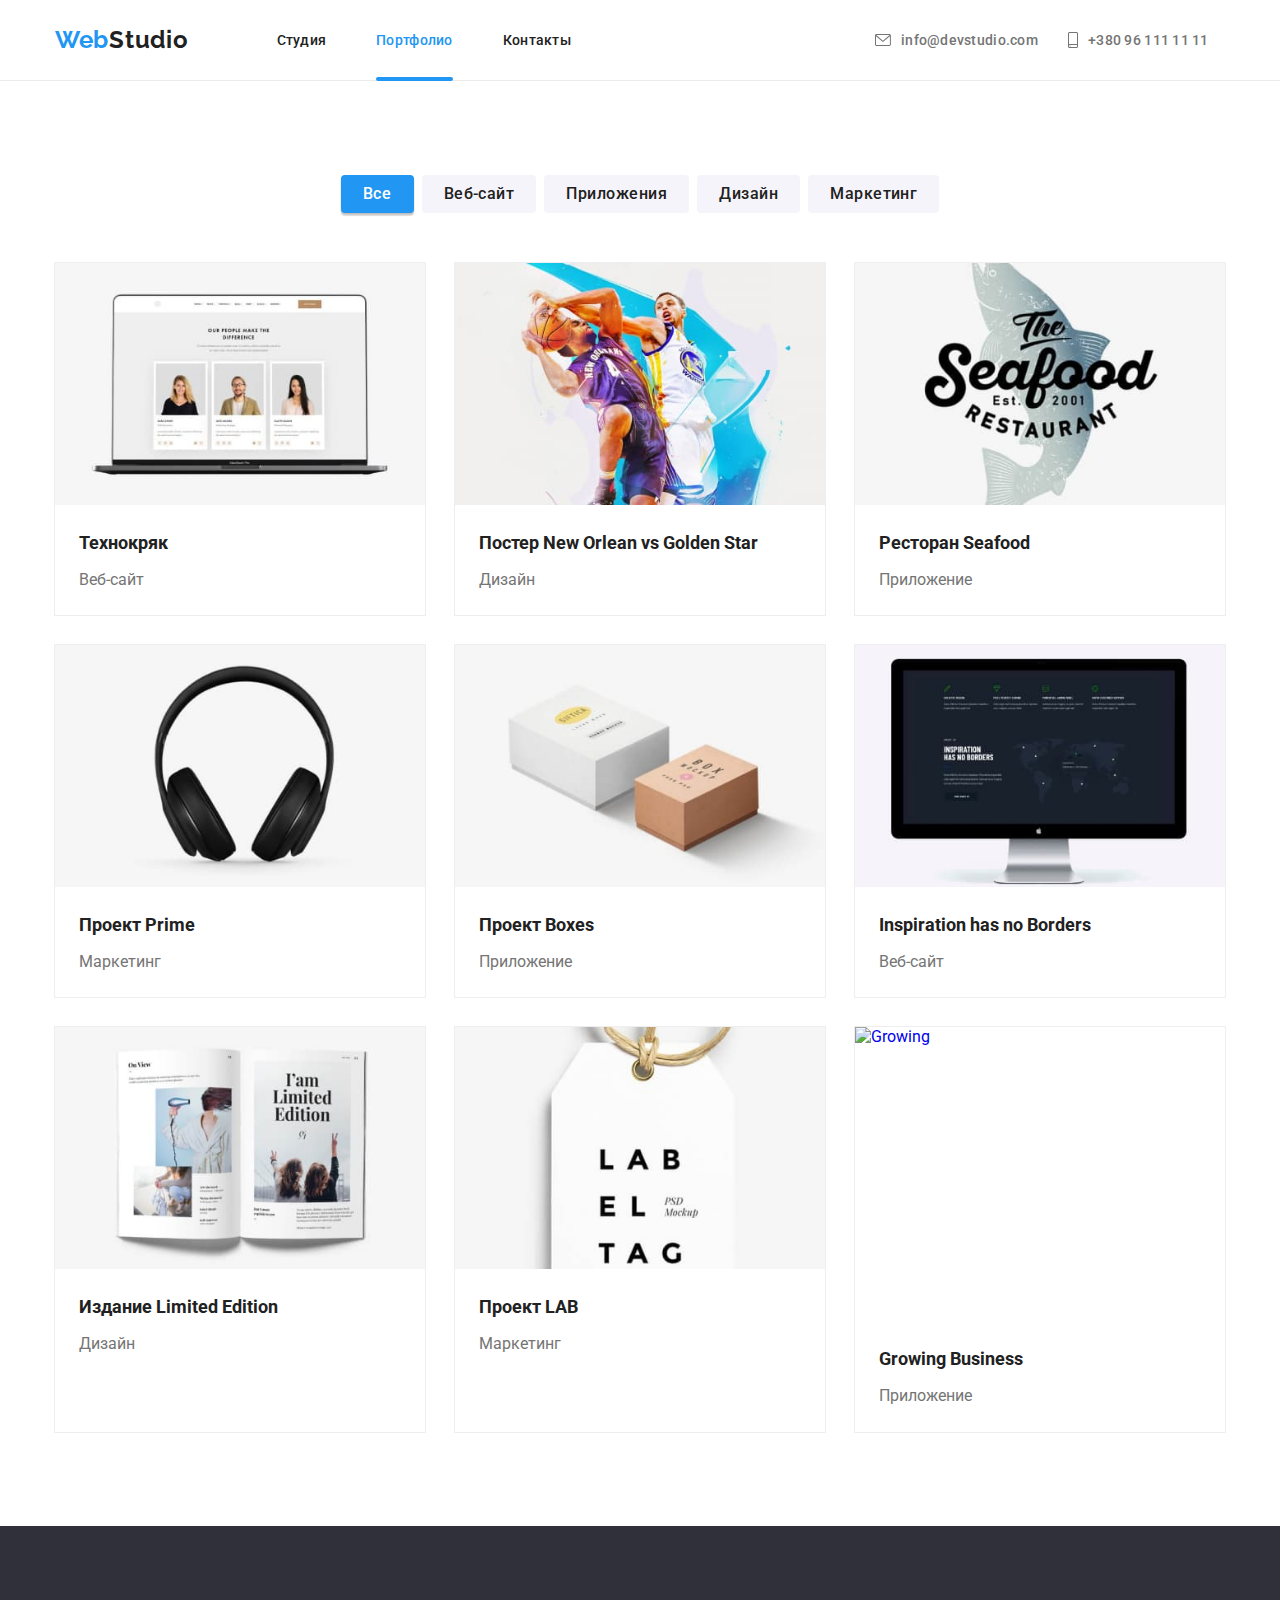
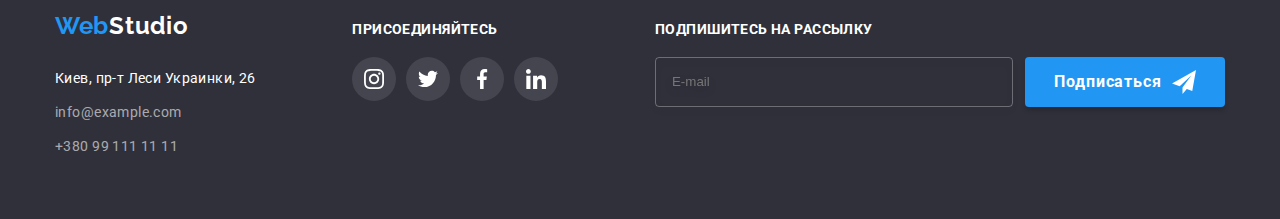
==== commit 0fe073e0: "correct" ====
--- a/portfolio.html
+++ b/portfolio.html
@@ -2,369 +2,377 @@
 <html lang="ru">
 
 <head>
-    <meta charset="UTF-8" />
-        <meta name="viewport" content="width=device-width, initial-scale=1.0" />
-    <title>Эффективные решения для вашего бизнеса</title>
-    <link
-        href="https://fonts.googleapis.com/css2?family=Raleway:wght@700&family=Roboto:wght@400;500;700;900&display=swap"
-        rel="stylesheet">
-    <link href="https://cdnjs.cloudflare.com/ajax/libs/modern-normalize/1.0.0/modern-normalize.css">
-    <link rel="stylesheet" href="css/main.css" />
+  <meta charset="UTF-8" />
+  <meta name="viewport" content="width=device-width, initial-scale=1.0" />
+  <title>Portfolio</title>
+  <link href="https://fonts.googleapis.com/css2?family=Raleway:wght@700&family=Roboto:wght@400;500;700;900&display=swap"
+    rel="stylesheet" />
+  <link rel="stylesheet" href="https://cdnjs.cloudflare.com/ajax/libs/modern-normalize/1.0.0/modern-normalize.min.css"
+    integrity="sha512-ISS7cAi1PEhQ8jnbJpJZMd29NlhNj4AWYyLOSp2CE/CsHxTCu+r+t0D2yoJudVrd0/8fTVPUVDzY5Tvli75u/g=="
+    crossorigin="anonymous" />
+  <link rel="stylesheet" href="css/main.min.css" />
 </head>
 
 <body>
-    <!-- Шапка страницы-->
-    <header class="page-header">
-        <div class="container">
-            <nav class="navigation">
-            <a href="./index.html" class="logo">Web<span class="logo__themelabel">Studio</span></a>
-            <button class="menu-mobile" type="button" artia-controls="header-menu-container" aria-expanded="false" data-menu-button>
-                <svg class="menu-mobile__icon" width="40" height="40" aria-label="Переключатель мобильного меню">
-                    <use class="menu-mobile__menu" href="./img/symbol-defs.svg#menu"></use>
-                    <use class="menu-mobile__close" href="./img/symbol-defs.svg#close"></use>
-                </svg>
-            </button>
-            <div class="header-menu-container" id="header-menu-container" data-menu>
-                <ul class="navigation__list">
-                    <li class="navigation__item">
-                        <a href="./index.html" class="navigation__link">Студия</a>
-                    </li>
-                    <li class="navigation__item">
-                        <a href="./portfolio.html" class="navigation__link navigation__link--accent">Портфолио</a>
-                    </li>
-                    <li class="navigation__item">
-                        <a href="/" class="navigation__link">Контакты</a>
-                    </li>
-                </ul>
-                <ul class="contact">
-                    <li class="contact__item"><a href="maito:info@devstudio.com" class="contact__link">
-                            <svg class="contact__icon" width="16" height="12">
-                                <use href="./img/symbol-defs.svg#ienvelope"></use>
-                            </svg>info@devstudio.com</a>
-                    </li>
-                    <li class="contact__item"><a href="tell:+380961111111" class="contact__link contact__link--accent">
-                            <svg class="contact__icon" width="10" height="16">
-                                <use href="./img/symbol-defs.svg#smartphone"></use>
-                            </svg>+380 96 111 11 11</a>
-                    </li>
-                </ul>
-                <ul class="social-list__menu">
-                    <li class="social-list__item">
-                        <a href="" class="social-list__links">Instagram</a>
-                        <span class="social-list__line"></span>
-                    </li>
-                    <li class="social-list__item">
-                        <a href="" class="social-list__links">Twitter</a>
-                        <span class="social-list__line"></span>
-                    </li>
-                    <li class="social-list__item">
-                        <a href="" class="social-list__links">Facebook</a>
-                        <span class="social-list__line"></span>
-                    </li>
-                    <li class="social-list__item">
-                        <a href="" class="social-list__links">LinkedIn</a>
-                    </li>
-                </ul>
-            </div>
-            </nav>
-            
-            </div>
-            </header>
-<!-- ХИРО-->
-<main>
+  <!-- Шапка страницы-->
+  <header class="page-header">
+    <div class="container">
+      <nav class="navigation">
+        <a href="./index.html" class="logo">Web<span class="logo__themelabel">Studio</span></a>
+        <button class="menu-mobile" type="button" aria-expanded="false"
+          data-menu-button>
+          <svg class="menu-mobile__icon" width="40" height="40" aria-label="Переключатель мобильного меню">
+            <use class="menu-mobile__menu" href="./img/symbol-defs.svg#menu"></use>
+            <use class="menu-mobile__close" href="./img/symbol-defs.svg#close"></use>
+          </svg>
+        </button>
+        <div class="header-menu-container" id="header-menu-container" data-menu>
+          <ul class="navigation__list">
+            <li class="navigation__item">
+              <a href="./index.html" class="navigation__link">Студия</a>
+            </li>
+            <li class="navigation__item">
+              <a href="./portfolio.html" class="navigation__link navigation__link--accent">Портфолио</a>
+            </li>
+            <li class="navigation__item">
+              <a href="/" class="navigation__link">Контакты</a>
+            </li>
+          </ul>
+          <ul class="contact">
+            <li class="contact__item"><a href="maito:info@devstudio.com" class="contact__link">
+                <svg class="contact__icon" width="16" height="12">
+                  <use href="./img/symbol-defs.svg#ienvelope"></use>
+                </svg>info@devstudio.com</a>
+            </li>
+            <li class="contact__item"><a href="tell:+380961111111" class="contact__link contact__link--accent">
+                <svg class="contact__icon" width="10" height="16">
+                  <use href="./img/symbol-defs.svg#smartphone"></use>
+                </svg>+380 96 111 11 11</a>
+            </li>
+          </ul>
+          <ul class="social-list__menu">
+            <li class="social-list__item">
+              <a href="" class="social-list__links">Instagram</a>
+              <span class="social-list__line"></span>
+            </li>
+            <li class="social-list__item">
+              <a href="" class="social-list__links">Twitter</a>
+              <span class="social-list__line"></span>
+            </li>
+            <li class="social-list__item">
+              <a href="" class="social-list__links">Facebook</a>
+              <span class="social-list__line"></span>
+            </li>
+            <li class="social-list__item">
+              <a href="" class="social-list__links">LinkedIn</a>
+            </li>
+          </ul>
+        </div>
+      </nav>
+
+    </div>
+  </header>
+  <!-- HERO-->
+  <main>
     <section class="portfolio-selection section-padding">
-        <div class="container">
-            <h1 class="visually-hidden">portfolio</h1>
-            <ul class="bits">
-                <li class="list-buttons">
-                    <button type="button" class="modal-buttons active">Все</button>
-                </li>
-                <li class="list-buttons">
-                    <button type="button" class="modal-buttons">Веб-сайт</button>
-                </li>
-                <li class="list-buttons">
-                    <button type="button" class="modal-buttons">Приложения</button>
-                </li>
-                <li class="list-buttons">
-                    <button type="button" class="modal-buttons"> Дизайн</button>
-                </li>
-                <li class="list-buttons">
-                    <button type="button" class="modal-buttons">Маркетинг</button>
-                </li>
-            </ul>
-            <h2 class="visually-hidden">картинки Портфолио</h2>
-            <ul class="portfolio-picture">
-                <li class="link-group">
-                    <a href="#" class="links">
-                        <div class="portfolio-effect">
-                            <picture>
-                                <source srcset="./images/cardonemobile.jpg 1x, ./images/cardonemobilex2.jpg 2x" type="image" media="(min-width: 480px)">
-                                <source srcset="./images/cardonetablet.jpg 1x, ./images/cardonetabletx2.jpg 2x" type="image" media="(min-width: 768px)">
-                                <source srcset="./imgages/cardonedesktop.jpg 1x, ./imgages/cardonedesktopx2.jpg 2x" type="image" media="(min-width: 1200px)">
-                                <img class="link-group-img" src="./images/cardonedesktop.jpg" alt="Технокряк" width="370" height="294">
-                                </picture>
-                            <p class="description-technoryak"> Технокряк это современная площадка распространения
-                                коронавируса. Компании используют эту платформу для цифрового
-                                шпионажа и атак на защищённые сервера конкурентов.</p>
-                        </div>
-                        <div class="advantages-container-carts">
-                            <h3 class="title-img">Технокряк</h3>
-                            <p class="text-img">Веб-сайт</p>
-                        </div>
-                    </a>
-                </li>
-                <li class="link-group">
-                    <a href="#" class="links">
-                        <div class="portfolio-effect">
-                            <picture>
-                                <source srcset="./images/cardtwomobile.jpg 1x, ./images/cardtwomobilex2.jpg 2x" type="image"
-                                    media="(min-width: 480px)">
-                                <source srcset="./images/cardtwotablet.jpg 1x, ./images/cardtwotabletx2.jpg 2x" type="image"
-                                    media="(min-width: 768px)">
-                                <source srcset="./imgages/cardtwodesktop.jpg 1x, ./imgages/cardtwodesktopx2.jpg 2x" type="image"
-                                    media="(min-width: 1200px)">
-                            <img class="link-group-img" src="./images/cardtwodesktop.jpg" alt="neworlen" width="370" height="294">
-                            </picture>
-                      <p class="description-technoryak"> Технокряк это современная площадка распространения
-                                коронавируса. Компании используют
-                                эту платформу для цифрового
-                                шпионажа и атак на защищённые сервера конкурентов.</p>
-                        </div>
-                        <div class="advantages-container-carts">
-                            <h3 class="title-img">Постер New Orlean vs Golden Star</h3>
-                            <p class="text-img">Дизайн</p>
-                        </div>
-                    </a>
-                </li>
-                <li class="link-group">
-                    <a href="#" class="links">  
-                        <div class="portfolio-effect">
-                            <picture>
-                                <source srcset="./images/cardthreemobile.jpg 1x, ./images/cardthreemobilex2.jpg 2x" type="image"
-                                    media="(min-width: 480px)">
-                                <source srcset="./images/cardthreetablet.jpg 1x, ./images/cardthreetabletx2.jpg 2x" type="image"
-                                    media="(min-width: 768px)">
-                                <source srcset="./imgages/cardthreedesktop.jpg 1x, ./imgages/cardthreedesktopx2.jpg 2x" type="image"
-                                    media="(min-width: 1200px)">
-                            <img class="link-group-img" src="./images/cardthreedesktop.jpg" alt="Seafood" width="370" height="294">
-                            </picture>
-                            <p class="description-technoryak"> Технокряк это современная площадка распространения
-                                коронавируса. Компании используют
-                                эту платформу для цифрового шпионажа и атак на защищённые сервера конкурентов.</p>
-                        </div>
-                        <div class="advantages-container-carts">
-                            <h3 class="title-img">Ресторан Seafood</h3>
-                            <p class="text-img">Приложение</p>
-                        </div>
-                    </a>
-                </li>
-                <li class="link-group">
-                    <a href="#" class="links">
-                        <div class="portfolio-effect">
-                            <picture>
-                                <source srcset="./images/cardfourmobile.jpg 1x, ./images/cardfourmobilex2.jpg 2x" type="image"
-                                    media="(min-width: 480px)">
-                                <source srcset="./images/cardfourtablet.jpg 1x, ./images/cardfourtabletx2.jpg 2x" type="image"
-                                    media="(min-width: 768px)">
-                                <source srcset="./imgages/cardfourdesktop.jpg 1x, ./imgages/cardfourdesktopx2.jpg 2x" type="image"
-                                    media="(min-width: 1200px)">
-                                <img class="link-group-img" src="./images/cardfourdesktop.jpg" alt="Prime" width="370" height="294">
-                            </picture>
-                            <p class="description-technoryak"> Технокряк это современная площадка распространения
-                                коронавируса. Компании используют эту платформу для цифрового
-                                шпионажа и атак на защищённые сервера конкурентов.</p>
-                        </div>
-                        <div class="advantages-container-carts">
-                            <h3 class="title-img">Проект Prime</h3>
-                            <p class="text-img">Маркетинг</p>
-                        </div>
-                    </a>
-                </li>
-                <li class="link-group">
-                    <a href="#" class="links">
-                        <div class="portfolio-effect">
-                            <picture>
-                                <source srcset="./images/cardfivemobile.jpg 1x, ./images/cardfivemobilex2.jpg 2x" type="image"
-                                    media="(min-width: 480px)">
-                                <source srcset="./images/cardfivetablet.jpg 1x, ./images/cardfivetabletx2.jpg 2x" type="image"
-                                    media="(min-width: 768px)">
-                                <source srcset="./imgages/cardfivedesktop.jpg 1x, ./imgages/cardfivedesktopx2.jpg 2x" type="image"
-                                    media="(min-width: 1200px)">
-                                <img class="link-group-img" src="./images/cardfivedesktop.jpg" alt="boxes" width="370" height="294">
-                            </picture>
-                            <p class="description-technoryak"> Технокряк это современная площадка распространения
-                                коронавируса. Компании используют эту платформу для цифрового
-                                шпионажа и атак на защищённые сервера конкурентов.</p>
-                        </div>
-                        <div class="advantages-container-carts">
-                            <h3 class="title-img">Проект Boxes</h3>
-                            <p class="text-img">Приложение</p>
-                        </div>
-                    </a>
-                </li>
-                <li class="link-group">
-                    <a href="#" class="links">
-                        <div class="portfolio-effect">
-                            <picture>
-                                <source srcset="./images/cardsixmobile.jpg 1x, ./images/cardsixmobilex2.jpg 2x" type="image"
-                                    media="(min-width: 480px)">
-                                <source srcset="./images/cardsixtablet.jpg 1x, ./images/cardsixtabletx2.jpg 2x" type="image"
-                                    media="(min-width: 768px)">
-                                <source srcset="./imgages/cardsixdesktop.jpg 1x, ./imgages/cardsixdesktopx2.jpg 2x" type="image"
-                                    media="(min-width: 1200px)">
-                                <img class="link-group-img" src="./images/cardsixdesktop.jpg" alt="Inspiration" width="370" height="294">
-                            </picture>
-                            <p class="description-technoryak"> Технокряк это современная площадка распространения
-                                коронавируса. Компании используют эту платформу для цифрового
-                                шпионажа и атак на защищённые сервера конкурентов.</p>
-                        </div>
-                        <div class="advantages-container-carts">
-                            <h3 lang="en" class="title-img">Inspiration has no Borders</h3>
-                            <p class="text-img">Веб-сайт</p>
-                        </div>
-                    </a>
-                </li>
-                <li class="link-group">
-                    <a href="#" class="links">
-                        <div class="portfolio-effect">
-                            <picture>
-                                <source srcset="./images/cardsevenmobile.jpg 1x, ./images/cardsevenmobilex2.jpg 2x" type="image"
-                                    media="(min-width: 480px)">
-                                <source srcset="./images/cardseventablet.jpg 1x, ./images/cardseventabletx2.jpg 2x" type="image"
-                                    media="(min-width: 768px)">
-                                <source srcset="./imgages/cardsevendesktop.jpg 1x, ./imgages/cardsevendesktopx2.jpg 2x" type="image"
-                                    media="(min-width: 1200px)">
-                                <img class="link-group-img" src="./images/cardsevendesktop.jpg" alt="Limited" width="370" height="294">
-                            </picture>
-                            <p class="description-technoryak"> Технокряк это современная площадка распространения
-                                коронавируса. Компании используют
-                                эту платформу для цифрового шпионажа и атак на защищённые сервера конкурентов.</p>
-                        </div>
-                        <div class="advantages-container-carts">
-                            <h3 class="title-img">Издание Limited Edition</h3>
-                            <p class="text-img">Дизайн</p>
-                        </div>
-                    </a>
-                </li>
-                <li class="link-group">
-                    <a href="#" class="links">
-                        <div class="portfolio-effect">
-                            <picture>
-                                <source srcset="./images/cardeightmobile.jpg 1x, ./images/cardeightmobilex2.jpg 2x" type="image"
-                                    media="(min-width: 480px)">
-                                <source srcset="./images/cardeighttablet.jpg 1x, ./images/cardeighttabletx2.jpg 2x" type="image"
-                                    media="(min-width: 768px)">
-                                <source srcset="./imgages/cardeightdesktop.jpg 1x, ./imgages/cardeightdesktopx2.jpg 2x" type="image"
-                                    media="(min-width: 1200px)">
-                                <img class="link-group-img" src="./images/cardeightdesktop.jpg" alt="lab" width="370" height="294">
-                            </picture>
-                            <p class="description-technoryak"> Технокряк это современная площадка распространения
-                                коронавируса. Компании используют
-                                эту платформу для цифрового
-                                шпионажа и атак на защищённые сервера конкурентов.</p>
-                        </div>
-                        <div class="advantages-container-carts">
-                            <h3 class="title-img">Проект LAB</h3>
-                            <p class="text-img">Маркетинг</p>
-                        </div>
-                    </a>
-                </li>
-                <li class="link-group">
-                    <a href="#" class="links">
-                        <div class="portfolio-effect">
-                            <picture>
-                                <source srcset="./images/carninetmobile.jpg 1x, ./images/cardninemobilex2.jpg 2x" type="image"
-                                    media="(min-width: 480px)">
-                                <source srcset="./images/cardninetablet.jpg 1x, ./images/cardninetabletx2.jpg 2x" type="image"
-                                    media="(min-width: 768px)">
-                                <source srcset="./imgages/cardninedesktop.jpg 1x, ./imgages/cardninedesktopx2.jpg 2x" type="image"
-                                    media="(min-width: 1200px)">
-                                <img class="link-group-img" src="./images/cardninedesktop.jpg" alt="Growing" width="370" height="294">
-                            </picture>
-                            <p class="description-technoryak"> Технокряк это современная площадка распространения
-                                коронавируса. Компании используют
-                                эту платформу для цифрового
-                                шпионажа и атак на защищённые сервера конкурентов.</p>
-                        </div>
-                        <div class="advantages-container-carts">
-                            <h3 lang="en" class="title-img">Growing Business</h3>
-                            <p class="text-img">Приложение</p>
-                        </div>
-                    </a>
-                </li>
-            </ul>
-        </div>
-        </section>
-</main>
-
-<!-- FOOTER -->
-<footer class="page-footer">
+      <div class="container">
+        <h1 class="visually-hidden">portfolio</h1>
+        <ul class="bits">
+          <li class="list-buttons">
+            <button type="button" class="modal-buttons active">Все</button>
+          </li>
+          <li class="list-buttons">
+            <button type="button" class="modal-buttons">Веб-сайт</button>
+          </li>
+          <li class="list-buttons">
+            <button type="button" class="modal-buttons">Приложения</button>
+          </li>
+          <li class="list-buttons">
+            <button type="button" class="modal-buttons"> Дизайн</button>
+          </li>
+          <li class="list-buttons">
+            <button type="button" class="modal-buttons">Маркетинг</button>
+          </li>
+        </ul>
+        <h2 class="visually-hidden">картинки Портфолио</h2>
+        <ul class="portfolio-picture">
+          <li class="link-group">
+            <a href="#" class="links">
+              <div class="portfolio-effect">
+                <picture>
+                  <source srcset="./images/cardonemobile.jpg 1x, ./images/cardonemobilex2.jpg 2x" type="image/jpg"
+                    media="(min-width: 480px)">
+                  <source srcset="./images/cardonetablet.jpg 1x, ./images/cardonetabletx2.jpg 2x" type="image/jpg"
+                    media="(min-width: 768px)">
+                  <source srcset="./imgages/cardonedesktop.jpg 1x, ./imgages/cardonedesktopx2.jpg 2x" type="image/jpg"
+                    media="(min-width: 1200px)">
+                  <img class="link-group-img" src="./images/cardonedesktop.jpg" alt="Технокряк" width="370"
+                    height="294">
+                </picture>
+                <p class="description-technoryak"> Технокряк это современная площадка распространения
+                  коронавируса. Компании используют эту платформу для цифрового
+                  шпионажа и атак на защищённые сервера конкурентов.</p>
+              </div>
+              <div class="advantages-container-carts">
+                <h3 class="title-img">Технокряк</h3>
+                <p class="text-img">Веб-сайт</p>
+              </div>
+            </a>
+          </li>
+          <li class="link-group">
+            <a href="#" class="links">
+              <div class="portfolio-effect">
+                <picture>
+                  <source srcset="./images/cardtwomobile.jpg 1x, ./images/cardtwomobilex2.jpg 2x" type="image/jpg"
+                    media="(min-width: 480px)">
+                  <source srcset="./images/cardtwotablet.jpg 1x, ./images/cardtwotabletx2.jpg 2x" type="image/jpg"
+                    media="(min-width: 768px)">
+                  <source srcset="./imgages/cardtwodesktop.jpg 1x, ./imgages/cardtwodesktopx2.jpg 2x" type="image/jpg"
+                    media="(min-width: 1200px)">
+                  <img class="link-group-img" src="./images/cardtwodesktop.jpg" alt="neworlen" width="370" height="294">
+                </picture>
+                <p class="description-technoryak"> Технокряк это современная площадка распространения
+                  коронавируса. Компании используют
+                  эту платформу для цифрового
+                  шпионажа и атак на защищённые сервера конкурентов.</p>
+              </div>
+              <div class="advantages-container-carts">
+                <h3 class="title-img">Постер New Orlean vs Golden Star</h3>
+                <p class="text-img">Дизайн</p>
+              </div>
+            </a>
+          </li>
+          <li class="link-group">
+            <a href="#" class="links">
+              <div class="portfolio-effect">
+                <picture>
+                  <source srcset="./images/cardthreemobile.jpg 1x, ./images/cardthreemobilex2.jpg 2x" type="image/jpg"
+                    media="(min-width: 480px)">
+                  <source srcset="./images/cardthreetablet.jpg 1x, ./images/cardthreetabletx2.jpg 2x" type="image/jpg"
+                    media="(min-width: 768px)">
+                  <source srcset="./imgages/cardthreedesktop.jpg 1x, ./imgages/cardthreedesktopx2.jpg 2x" type="image/jpg"
+                    media="(min-width: 1200px)">
+                  <img class="link-group-img" src="./images/cardthreedesktop.jpg" alt="Seafood" width="370"
+                    height="294">
+                </picture>
+                <p class="description-technoryak"> Технокряк это современная площадка распространения
+                  коронавируса. Компании используют
+                  эту платформу для цифрового шпионажа и атак на защищённые сервера конкурентов.</p>
+              </div>
+              <div class="advantages-container-carts">
+                <h3 class="title-img">Ресторан Seafood</h3>
+                <p class="text-img">Приложение</p>
+              </div>
+            </a>
+          </li>
+          <li class="link-group">
+            <a href="#" class="links">
+              <div class="portfolio-effect">
+                <picture>
+                  <source srcset="./images/cardfourmobile.jpg 1x, ./images/cardfourmobilex2.jpg 2x" type="image/jpg"
+                    media="(min-width: 480px)">
+                  <source srcset="./images/cardfourtablet.jpg 1x, ./images/cardfourtabletx2.jpg 2x" type="image/jpg"
+                    media="(min-width: 768px)">
+                  <source srcset="./imgages/cardfourdesktop.jpg 1x, ./imgages/cardfourdesktopx2.jpg 2x" type="image/jpg"
+                    media="(min-width: 1200px)">
+                  <img class="link-group-img" src="./images/cardfourdesktop.jpg" alt="Prime" width="370" height="294">
+                </picture>
+                <p class="description-technoryak"> Технокряк это современная площадка распространения
+                  коронавируса. Компании используют эту платформу для цифрового
+                  шпионажа и атак на защищённые сервера конкурентов.</p>
+              </div>
+              <div class="advantages-container-carts">
+                <h3 class="title-img">Проект Prime</h3>
+                <p class="text-img">Маркетинг</p>
+              </div>
+            </a>
+          </li>
+          <li class="link-group">
+            <a href="#" class="links">
+              <div class="portfolio-effect">
+                <picture>
+                  <source srcset="./images/cardfivemobile.jpg 1x, ./images/cardfivemobilex2.jpg 2x" type="image/jpg"
+                    media="(min-width: 480px)">
+                  <source srcset="./images/cardfivetablet.jpg 1x, ./images/cardfivetabletx2.jpg 2x" type="image/jpg"
+                    media="(min-width: 768px)">
+                  <source srcset="./imgages/cardfivedesktop.jpg 1x, ./imgages/cardfivedesktopx2.jpg 2x" type="image/jpg"
+                    media="(min-width: 1200px)">
+                  <img class="link-group-img" src="./images/cardfivedesktop.jpg" alt="boxes" width="370" height="294">
+                </picture>
+                <p class="description-technoryak"> Технокряк это современная площадка распространения
+                  коронавируса. Компании используют эту платформу для цифрового
+                  шпионажа и атак на защищённые сервера конкурентов.</p>
+              </div>
+              <div class="advantages-container-carts">
+                <h3 class="title-img">Проект Boxes</h3>
+                <p class="text-img">Приложение</p>
+              </div>
+            </a>
+          </li>
+          <li class="link-group">
+            <a href="#" class="links">
+              <div class="portfolio-effect">
+                <picture>
+                  <source srcset="./images/cardsixmobile.jpg 1x, ./images/cardsixmobilex2.jpg 2x" type="image/jpg"
+                    media="(min-width: 480px)">
+                  <source srcset="./images/cardsixtablet.jpg 1x, ./images/cardsixtabletx2.jpg 2x" type="image/jpg"
+                    media="(min-width: 768px)">
+                  <source srcset="./imgages/cardsixdesktop.jpg 1x, ./imgages/cardsixdesktopx2.jpg 2x" type="image/jpg"
+                    media="(min-width: 1200px)">
+                  <img class="link-group-img" src="./images/cardsixdesktop.jpg" alt="Inspiration" width="370"
+                    height="294">
+                </picture>
+                <p class="description-technoryak"> Технокряк это современная площадка распространения
+                  коронавируса. Компании используют эту платформу для цифрового
+                  шпионажа и атак на защищённые сервера конкурентов.</p>
+              </div>
+              <div class="advantages-container-carts">
+                <h3 lang="en" class="title-img">Inspiration has no Borders</h3>
+                <p class="text-img">Веб-сайт</p>
+              </div>
+            </a>
+          </li>
+          <li class="link-group">
+            <a href="#" class="links">
+              <div class="portfolio-effect">
+                <picture>
+                  <source srcset="./images/cardsevenmobile.jpg 1x, ./images/cardsevenmobilex2.jpg 2x" type="image/jpg"
+                    media="(min-width: 480px)">
+                  <source srcset="./images/cardseventablet.jpg 1x, ./images/cardseventabletx2.jpg 2x" type="image/jpg"
+                    media="(min-width: 768px)">
+                  <source srcset="./imgages/cardsevendesktop.jpg 1x, ./imgages/cardsevendesktopx2.jpg 2x" type="image/jpg"
+                    media="(min-width: 1200px)">
+                  <img class="link-group-img" src="./images/cardsevendesktop.jpg" alt="Limited" width="370"
+                    height="294">
+                </picture>
+                <p class="description-technoryak"> Технокряк это современная площадка распространения
+                  коронавируса. Компании используют
+                  эту платформу для цифрового шпионажа и атак на защищённые сервера конкурентов.</p>
+              </div>
+              <div class="advantages-container-carts">
+                <h3 class="title-img">Издание Limited Edition</h3>
+                <p class="text-img">Дизайн</p>
+              </div>
+            </a>
+          </li>
+          <li class="link-group">
+            <a href="#" class="links">
+              <div class="portfolio-effect">
+                <picture>
+                  <source srcset="./images/cardeightmobile.jpg 1x, ./images/cardeightmobilex2.jpg 2x" type="image/jpg"
+                    media="(min-width: 480px)">
+                  <source srcset="./images/cardeighttablet.jpg 1x, ./images/cardeighttabletx2.jpg 2x" type="image/jpg"
+                    media="(min-width: 768px)">
+                  <source srcset="./imgages/cardeightdesktop.jpg 1x, ./imgages/cardeightdesktopx2.jpg 2x" type="image/jpg"
+                    media="(min-width: 1200px)">
+                  <img class="link-group-img" src="./images/cardeightdesktop.jpg" alt="lab" width="370" height="294">
+                </picture>
+                <p class="description-technoryak"> Технокряк это современная площадка распространения
+                  коронавируса. Компании используют
+                  эту платформу для цифрового
+                  шпионажа и атак на защищённые сервера конкурентов.</p>
+              </div>
+              <div class="advantages-container-carts">
+                <h3 class="title-img">Проект LAB</h3>
+                <p class="text-img">Маркетинг</p>
+              </div>
+            </a>
+          </li>
+          <li class="link-group">
+            <a href="#" class="links">
+              <div class="portfolio-effect">
+                <picture>
+                  <source srcset="./images/carninetmobile.jpg 1x, ./images/cardninemobilex2.jpg 2x" type="image/jpg"
+                    media="(min-width: 480px)">
+                  <source srcset="./images/cardninetablet.jpg 1x, ./images/cardninetabletx2.jpg 2x" type="image/jpg"
+                    media="(min-width: 768px)">
+                  <source srcset="./imgages/cardninedesktop.jpg 1x, ./imgages/cardninedesktopx2.jpg 2x" type="image/jpg"
+                    media="(min-width: 1200px)">
+                  <img class="link-group-img" src="./images/cardninedesktop.jpg" alt="Growing" width="370" height="294">
+                </picture>
+                <p class="description-technoryak"> Технокряк это современная площадка распространения
+                  коронавируса. Компании используют
+                  эту платформу для цифрового
+                  шпионажа и атак на защищённые сервера конкурентов.</p>
+              </div>
+              <div class="advantages-container-carts">
+                <h3 lang="en" class="title-img">Growing Business</h3>
+                <p class="text-img">Приложение</p>
+              </div>
+            </a>
+          </li>
+        </ul>
+      </div>
+    </section>
+  </main>
+
+  <!-- FOOTER -->
+  <footer class="page-footer">
     <div class="container">
-        <div class="container-adres">
-            <address class="adres">
-                <a href="index.html" class="logo logo--footer">Web<span class="accent-footer">Studio</span></a>
-                <ul class="adres__list">
-                    <li class="adres__item"><a href="https://goo.gl/maps/eN61j858Ek6bLMCC6" class="adres__city">Киев,
-                            пр-т
-                            Леси Украинки, 26</a></li>
-                    <li class="adres__item"><a href="mailto:info@example.com" class="adres__link">info@example.com</a>
-                    </li>
-                    <li class="adres__item"><a href="tell:+380991111111" class="adres__link">+380 99 111 11 11</a></li>
-                </ul>
-            </address>
-        </div>
-        <div class="footer-icons">
-            <h3 class="footer-subtitle">присоединяйтесь</h3>
-            <ul class="icon-list">
-                <li class="icon-list__item">
-                    <a class="icon-list__link" href="">
-                        <svg class="advantages-icons">
-                            <use href="./img/symbol-defs.svg#instagram"></use>
-                        </svg>
-                    </a>
-                </li>
-                <li class="icon-list__item">
-                    <a class="icon-list__link" href="">
-                        <svg class="advantages-icons">
-                            <use href="./img/symbol-defs.svg#twitter"></use>
-                        </svg>
-                    </a>
-                </li>
-                <li class="icon-list__item">
-                    <a class="icon-list__link" href="">
-                        <svg class="advantages-icons">
-                            <use href="./img/symbol-defs.svg#ifacebook"></use>
-                        </svg>
-                    </a>
-                </li>
-                <li class="icon-list__item">
-                    <a class="icon-list__link" href="">
-                        <svg class="advantages-icons">
-                            <use href="./img/symbol-defs.svg#linkedin"></use>
-                        </svg>
-                    </a>
-                </li>
-            </ul>
-        </div>
-        <div class="footer-form">
-            <h3 class="footer-subtitle">Подпишитесь на рассылку</h3>
-            <form class="footer-form__container">
-                <input type="email" placeholder="E-mail" name="mail" class="footer-form__input">
-                <button type="submit" class="web-button">Подписаться <span class="footer-form__label">
-                        <svg class="footer-form__icon">
-                            <use href="./img/symbol-defs.svg#icon-send"></use>
-                        </svg>
-                    </span></button>
-            </form>
-        </div>
+      <div class="container-adres">
+        <address class="adres">
+          <a href="index.html" class="logo logo--footer">Web<span class="accent-footer">Studio</span></a>
+          <ul class="adres__list">
+            <li class="adres__item"><a href="https://goo.gl/maps/eN61j858Ek6bLMCC6" class="adres__city">Киев,
+                пр-т
+                Леси Украинки, 26</a></li>
+            <li class="adres__item"><a href="mailto:info@example.com" class="adres__link">info@example.com</a>
+            </li>
+            <li class="adres__item"><a href="tell:+380991111111" class="adres__link">+380 99 111 11 11</a>
+            </li>
+          </ul>
+        </address>
+      </div>
+      <div class="footer-icons">
+        <h3 class="footer-subtitle">присоединяйтесь</h3>
+        <ul class="icon-list">
+          <li class="icon-list__item">
+            <a class="icon-list__link" href="">
+              <svg class="advantages-icons">
+                <use href="./img/symbol-defs.svg#instagram"></use>
+              </svg>
+            </a>
+          </li>
+          <li class="icon-list__item">
+            <a class="icon-list__link" href="">
+              <svg class="advantages-icons">
+                <use href="./img/symbol-defs.svg#twitter"></use>
+              </svg>
+            </a>
+          </li>
+          <li class="icon-list__item">
+            <a class="icon-list__link" href="">
+              <svg class="advantages-icons">
+                <use href="./img/symbol-defs.svg#ifacebook"></use>
+              </svg>
+            </a>
+          </li>
+          <li class="icon-list__item">
+            <a class="icon-list__link" href="">
+              <svg class="advantages-icons">
+                <use href="./img/symbol-defs.svg#linkedin"></use>
+              </svg>
+            </a>
+          </li>
+        </ul>
+      </div>
+      <div class="footer-form">
+        <h3 class="footer-subtitle">Подпишитесь на рассылку</h3>
+        <form class="footer-form__container">
+          <input type="email" placeholder="E-mail" name="mail" class="footer-form__input">
+          <button type="submit" class="web-button">Подписаться <span class="footer-form__label">
+              <svg class="footer-form__icon">
+                <use href="./img/symbol-defs.svg#icon-send"></use>
+              </svg>
+            </span>
+          </button>
+        </form>
+      </div>
     </div>
-
-
-
-</footer>
-
-<script src="./js/modal.js"></script>
-<script src="./js/menu.js"></script>
+  </footer>
+
+  <script src="./js/modal.js"></script>
+  <script src="./js/menu.js"></script>
 
 
 </body>
--- a/css/main.min.css
+++ b/css/main.min.css
@@ -0,0 +1,2 @@
+*,::before,::after{box-sizing:border-box}body{font-family:"Roboto",sans-serif;margin:0}a{text-decoration:none;cursor:pointer;font-style:normal}ul{margin:0;padding:0;list-style:none}p,h1,h2,h3,h4,h5,h6{margin:0;padding:0}img{display:block;max-width:100%;height:auto}.visually-hidden{position:absolute !important;clip:rect(1px 1px 1px 1px);clip:rect(1px, 1px, 1px, 1px);padding:0 !important;border:0 !important;height:1px !important;width:1px !important;overflow:hidden}.container{padding:0 15px;margin:0 auto}@media screen and (min-width: 480px){.container{width:480px}}@media screen and (min-width: 768px){.container{width:768px}}@media screen and (min-width: 1200px){.container{width:1200px}}@media screen and (min-width: 768px){.page-footer .container{display:flex;flex-wrap:wrap;justify-content:space-around;align-items:baseline}}@media screen and (min-width: 1200px){.page-footer .container{justify-content:space-between}}@media screen and (max-width: 1199px){.page-footer .container{text-align:center}}.section-padding{padding-bottom:60px;padding-top:60px}@media screen and (min-width: 1200px){.section-padding{padding-bottom:94px;padding-top:94px}}.title{color:#212121;font-weight:700;font-size:28px;line-height:1.178;letter-spacing:0.03em;text-align:center;margin-bottom:30px}@media screen and (min-width: 1200px){.title{font-size:36px;line-height:1.167;margin-bottom:50px}}.page-header{background-color:#fff}.navigation{display:flex;align-items:center}.menu-mobile{padding:10px 0;margin:0;border:none;color:#212121;background-color:transparent;margin-left:auto;position:relative;z-index:22}.menu-mobile:hover .menu-mobile__icon,.menu-mobile:focus .menu-mobile__icon{fill:#2196f3}.menu-mobile.is-open{position:fixed;top:8px;right:15px}@media screen and (min-width: 768px){.menu-mobile{display:none}}.menu-mobile__icon{fill:currentColor}.menu-mobile .menu-mobile__close{display:none}.menu-mobile.is-open .menu-mobile__close{display:block}.menu-mobile.is-open .menu-mobile__menu{display:none}@media screen and (max-width: 767px){.header-menu-container{position:fixed;top:0;left:0;background-color:#fff;height:100%;width:100%;padding:48px 40px;z-index:21;overflow:auto;display:none}.header-menu-container.is-open{display:flex;flex-direction:column;height:100vh}}@media screen and (min-width: 768px){.header-menu-container{display:flex;align-items:center}}.navigation__link{color:#212121;font-weight:500;font-size:34px;line-height:1.175;transition:color 250ms cubic-bezier(0.4, 0, 0.2, 1);display:block;letter-spacing:0.02em}.navigation__link:focus,.navigation__link:hover{color:#2196f3}@media screen and (min-width: 768px){.navigation__link{position:relative;font-size:14px;line-height:1.142;padding:32px 0}}.navigation__list{margin-bottom:240px}@media screen and (min-width: 768px){.navigation__list{margin-bottom:0;display:flex}}@media screen and (min-width: 1200px){.navigation__list{margin-right:304px}}@media screen and (max-width: 767px){.navigation__item:not(:last-child){margin-bottom:32px}}@media screen and (min-width: 768px){.navigation__item:not(:last-child){margin-right:50px}}.navigation__link--accent{color:#2196f3}@media screen and (min-width: 768px){.navigation__link--accent::after{content:"";display:block;position:absolute;bottom:-1px;left:0;width:100%;height:4px;background-color:#2196f3;border-radius:2px;transform:scaleX(1);transition:transform 250ms cubic-bezier(0.4, 0, 0.2, 1)}}.social-list__menu{display:flex;align-items:center;flex-wrap:wrap}@media screen and (min-width: 768px){.social-list__menu{display:none}}.social-list__item{display:flex;justify-content:center;align-items:center}.social-list__links{font-weight:500;font-size:18px;line-height:1.222;letter-spacing:0.02em;color:#2196f3}.social-list__line{background-color:rgba(33,33,33,0.2);width:22px;height:2px;transform:rotate(90deg)}.contact__link{color:#757575;font-weight:500;font-size:24px;line-height:1.176;display:block;letter-spacing:0.02em}.contact__link:hover,.contact__link:focus{color:#2196f3}@media screen and (min-width: 768px){.contact__link{font-size:12px;line-height:1.167;display:flex;align-items:center}}@media screen and (min-width: 1200px){.contact__link{font-size:14px;line-height:1.142}}@media screen and (max-width: 767px){.contact__item:last-child{margin-bottom:32px}}@media screen and (min-width: 768px) and (max-width: 1199px){.contact__item:not(:last-child){margin-bottom:10px}}@media screen and (min-width: 1200px){.contact__item{padding-top:32px;padding-bottom:32px}.contact__item:not(:last-child){margin-right:30px}}.contact{display:flex}@media screen and (max-width: 767px){.contact{flex-direction:column-reverse;margin-bottom:64px}}@media screen and (min-width: 768px) and (max-width: 1199px){.contact{margin-left:84px;flex-direction:column}}@media screen and (min-width: 1200px){.contact{flex-direction:row}}.contact__icon{display:none}@media screen and (min-width: 768px){.contact__icon{margin-right:10px;fill:currentColor;display:block}}@media screen and (max-width: 767px){.contact__link--accent{color:#2196f3;font-size:34px}}.logo{font-family:"Raleway",sans-serif;color:#2196f3;font-weight:700;letter-spacing:0.03em;font-size:24px;line-height:1.1667;padding:16px 0}@media screen and (min-width: 768px){.logo{margin-right:88px;padding:26px 0}}.logo__themelabel{color:#212121}.logo--footer{margin-right:0;display:inline-block}.web-button{background-color:#2196f3;box-shadow:0px 4px 4px rgba(0,0,0,0.15);border-radius:4px;border-color:transparent;text-align:center;min-width:200px;height:50px;color:#fff;font-weight:700;font-size:16px;line-height:1.875;letter-spacing:0.06em;padding:10px;cursor:pointer;font-family:inherit}.footer-form .web-button{display:flex;justify-content:center;align-items:center;margin:0 auto}.modal__close{position:absolute;top:8px;right:8px;display:flex;justify-content:center;align-items:center;background-color:#fff;border:1px solid rgba(0,0,0,0.1);width:30px;height:30px;fill:#212121;border-radius:50%;cursor:pointer;transition:color 250ms cubic-bezier(0.4, 0, 0.2, 1)}.modal__close:hover,.modal__close:focus{color:#2196f3}.icon-list{display:flex;align-items:center;justify-content:center}.icon-list__link{width:100%;height:100%;fill:#fff;display:flex;justify-content:center;background-color:rgba(255,255,255,0.1);border-radius:50%;align-items:center;transition:background-color 250ms cubic-bezier(0.4, 0, 0.2, 1),color 250ms cubic-bezier(0.4, 0, 0.2, 1)}.icon-list__link:hover,.icon-list__link:focus{background-color:#2196f3;color:#fff}.icon-list__item{width:44px;height:44px}.icon-list__item:not(:last-child){margin-right:10px}.icon-list__icon,.advantages-icons{width:20px;height:20px}.advantages-icons-color{fill:currentColor}.icon-list__link--background{color:#afb1b8}.icon-list__link--background:hover,.icon-list__link--background:focus{color:#fff}.page-hero{background-color:#2f303a;text-align:center;padding-top:118px;padding-bottom:118px;max-width:1600px;margin:0 auto;background-image:linear-gradient(to right, rgba(47,48,58,0.4), rgba(47,48,58,0.4)),url("./../img/imghero1x.jpg");background-repeat:no-repeat;background-size:cover}@media screen and (min-device-pixel-ratio: 2), screen and (min-resolution: 192dpi), screen and (min-resolution: 2dppx){.page-hero{background-image:linear-gradient(to right, rgba(47,48,58,0.4), rgba(47,48,58,0.4)),url("./../img/imghero2x.jpg")}}@media screen and (min-width: 768px){.page-hero{background-image:linear-gradient(to right, rgba(47,48,58,0.4), rgba(47,48,58,0.4)),url("./../img/tabletHerox1.jpg")}}@media screen and (min-width: 768px) and (min-device-pixel-ratio: 2), screen and (min-width: 768px) and (min-resolution: 192dpi), screen and (min-width: 768px) and (min-resolution: 2dppx){.page-hero{background-image:linear-gradient(to right, rgba(47,48,58,0.4), rgba(47,48,58,0.4)),url("./../img/tabletHerox2.jpg")}}@media screen and (min-width: 1200px){.page-hero{padding-top:200px;padding-bottom:200px;background-image:linear-gradient(to right, rgba(47,48,58,0.4), rgba(47,48,58,0.4)),url("./../img/desktopHero1x.jpg")}}@media screen and (min-width: 1200px) and (min-device-pixel-ratio: 2), screen and (min-width: 1200px) and (min-resolution: 192dpi), screen and (min-width: 1200px) and (min-resolution: 2dppx){.page-hero{background-image:linear-gradient(to right, rgba(47,48,58,0.4), rgba(47,48,58,0.4)),url("./../img/desktopHero2x.jpg")}}.hero__title{color:#fff;font-weight:900;font-size:26px;line-height:1.615;letter-spacing:0.06em;text-transform:uppercase;text-align:center;margin:0 auto;max-width:360px;margin-bottom:30px}@media screen and (min-width: 1200px){.hero__title{font-size:44px;line-height:1.364;max-width:700px}}@media screen and (min-width: 768px){.about__list{display:flex;flex-wrap:wrap;margin:-15px}}.about__item{max-width:480px}.about__item:not(:last-child){margin-bottom:30px}@media screen and (min-width: 768px){.about__item{width:calc((100% - 2 * 30px) / 2);margin:15px}}@media screen and (min-width: 1200px){.about__item{width:calc((100% - 4 * 30px) / 4);margin:15px}}.about__subtitle{font-weight:700;font-size:14px;line-height:1.142;text-transform:uppercase;margin-bottom:10px}@media screen and (max-width: 767px){.about__subtitle{text-align:center}}.about__text{color:#757575;font-size:14px;line-height:1.714;font-weight:400;letter-spacing:0.03em}.about__icon--container{background-color:#f5f4fa;display:flex;justify-content:center;align-items:center;width:100%;height:120px;margin-bottom:30px}.about__icon{height:70px;width:70px}.services{padding-bottom:94px}@media screen and (max-width: 1199px){.services{display:none}}.services__item{margin:15px;position:relative;width:calc((100% - 3 * 30px) / 3)}.services__list{display:flex;margin:-15px}.services__images{max-width:100%}.services__text{font-weight:700;font-size:14px;line-height:1.143;letter-spacing:0.03em;text-transform:uppercase;margin:0;color:#fff}.services__text--position{position:absolute;bottom:0;left:0;background-color:rgba(47,48,58,0.8);width:100%;height:70px;display:flex;align-items:center;justify-content:center}.advantages{background-color:#f5f4fa}.advantages__name{color:#212121;font-weight:500;font-size:16px;line-height:1.187;letter-spacing:0.03em;text-align:center;margin-bottom:10px}@media screen and (min-width: 768px){.advantages_list{margin:-15px;display:flex;flex-wrap:wrap}}.advantages__item{background-color:#fff;box-shadow:0px 1px 3px rgba(0,0,0,0.12),0px 1px 1px rgba(0,0,0,0.14),0px 2px 1px rgba(0,0,0,0.2);border-radius:0px 0px 4px 4px}@media screen and (max-width: 767px){.advantages__item{max-width:480px}.advantages__item:not(:last-child){margin-bottom:30px}}@media screen and (min-width: 768px){.advantages__item{width:calc((100% - 2 * 30px) / 2);margin:15px}}@media screen and (min-width: 1200px){.advantages__item{width:calc((100% - 4 * 30px) / 4)}}.advantages__images{width:100%}.advantages__position{color:#757575;font-weight:400;font-size:16px;line-height:1.187;text-align:center;margin-bottom:16px}.advantages__wrapper--icon{padding:24px}.partners__item{width:calc((100% - 2 * 30px) / 2);height:90px;margin:15px}@media screen and (min-width: 768px){.partners__item{width:calc((100% - 3 * 30px) / 3)}}@media screen and (min-width: 1200px){.partners__item{width:calc((100% - 6 * 30px) / 6)}}.partners__list{text-align:center;display:flex;flex-wrap:wrap;margin:-15px}.partners__link{width:100%;height:100%;align-items:center;color:#afb1b8;display:flex;border:1px solid #afb1b8;border-radius:4px;justify-content:center;transition:color 250ms cubic-bezier(0.4, 0, 0.2, 1),border 250ms cubic-bezier(0.4, 0, 0.2, 1)}.partners__link:hover,.partners__link:focus{color:#2196f3;border:1px solid #2196f3}.partners__logo{fill:currentColor}.page-footer{background-color:#2f303a;padding-bottom:60px;padding-top:60px}.adres__item:not(:last-child){margin-bottom:9px}.adres{font-size:14px;line-height:1.8;font-weight:400;letter-spacing:0.03em}@media screen and (max-width: 1199px){.container-adres,.footer-icons{margin-bottom:60px}}.adres__city{color:#fff}.adres__link{color:rgba(255,255,255,0.6)}.adres__link:focus,.adres__link:hover{color:#2196f3}.accent-footer{color:#fff}.footer-subtitle{font-weight:700;font-size:14px;line-height:1, 143;letter-spacing:0.03em;text-transform:uppercase;color:#fff;margin-bottom:20px}.icon-list{list-style:none}.footer-form__input{width:100%;height:50px;background-color:transparent;border:1px solid rgba(255,255,255,0.3);filter:drop-shadow(0px 4px 4px rgba(0,0,0,0.15));border-radius:4px;padding:16px;color:#fff;transition:border 250ms cubic-bezier(0.4, 0, 0.2, 1);margin-bottom:20px}.footer-form__input:focus{outline:none;border:1px solid #2196f3}@media screen and (min-width: 480px){.footer-form__input{width:450px}}@media screen and (min-width: 1200px){.footer-form__input{width:358px;margin-bottom:0;margin-right:12px}}.footer-form__icon{width:100%;height:100%}@media screen and (min-width: 1200px){.footer-form__container{display:flex;justify-content:center;align-items:center}}.footer-form__label{width:24px;height:24px;margin-left:10px}.modal-buttons{color:#212121;background-color:#f5f4fa;font-weight:500;font-family:inherit;font-size:16px;line-height:1.625;letter-spacing:0.03em;border-radius:4px;min-width:73px;padding:6px 22px;text-align:center;border:0px transparent;cursor:pointer;height:38px;transition:color 250ms cubic-bezier(0.4, 0, 0.2, 1),background-color 250ms cubic-bezier(0.4, 0, 0.2, 1),box-shadow 250ms cubic-bezier(0.4, 0, 0.2, 1)}.modal-buttons:hover,.modal-buttons:focus{color:#fff;background-color:#2196f3;box-shadow:0px 3px 1px rgba(0,0,0,0.1),0px 1px 2px rgba(0,0,0,0.08),0px 2px 2px rgba(0,0,0,0.12)}.bits{display:flex;flex-wrap:wrap;margin-bottom:40px}@media screen and (min-width: 768px){.bits{justify-content:center}}@media screen and (min-width: 1200px){.bits{margin-bottom:50px}}.list-buttons:not(:last-child){margin-right:8px}@media screen and (max-width: 767px){.list-buttons{margin-bottom:15px}}.active{background-color:#2196f3;color:#fff;box-shadow:0px 3px 1px rgba(0,0,0,0.1),0px 1px 2px rgba(0,0,0,0.08),0px 2px 2px rgba(0,0,0,0.12)}.title-img{font-weight:700;font-size:18px;line-height:2;color:#212121;margin-bottom:4px}.text-img{font-weight:400;font-size:16px;line-height:1.9;color:#757575}.link-group-img{width:100%}.portfolio-selection{background-color:#fff;border-top:1px solid #ececec}.portfolio-picture{margin:0 auto}@media screen and (min-width: 768px){.portfolio-picture{display:flex;flex-wrap:wrap;margin:-15px}}.advantages-container-carts{padding:20px 24px;background-color:#fff}.link-group{background-color:#fff;outline:1px solid #eeeeee;text-align:start;max-width:450px}@media screen and (max-width: 767px){.link-group:not(:last-child){margin-bottom:30px}}@media screen and (min-width: 768px){.link-group{width:calc((100% - 2 * 30px) / 2);margin:15px}}@media screen and (min-width: 1200px){.link-group{width:calc((100% - 3 * 30px) / 3)}}.links{width:100%;height:100%;display:block;transition:box-shadow 250ms cubic-bezier(0.4, 0, 0.2, 1)}.links:hover,.links:focus{box-shadow:0px 1px 1px rgba(0,0,0,0.12),0px 4px 4px rgba(0,0,0,0.06),1px 4px 6px rgba(0,0,0,0.16)}.portfolio-effect{position:relative;display:block;overflow:hidden}.description-technoryak{font-weight:400;font-size:18px;line-height:1.555;letter-spacing:0.03em;height:100%;width:100%;color:#fff;display:block;padding:64px 24px;position:absolute;top:0;background-color:rgba(33,150,243,0.9);opacity:0;transform:translateY(100%);transition:transform 250ms cubic-bezier(0.4, 0, 0.2, 1),opacity 250ms cubic-bezier(0.4, 0, 0.2, 1)}.links:focus .description-technoryak,.links:hover .description-technoryak{opacity:1;transform:translateY(0)}.backdrop{position:fixed;width:100%;height:100%;top:0;left:0;overflow-y:scroll;background-color:rgba(0,0,0,0.2);z-index:99;opacity:1;transition:opacity 250ms cubic-bezier(0.4, 0, 0.2, 1)}.backdrop.is-hidden{opacity:0;pointer-events:none}.modal{position:absolute;top:50%;left:50%;transform:translate(-50%, -50%) scale(1);transition:transform 250ms cubic-bezier(0.4, 0, 0.2, 1);background-color:#fff;box-shadow:0px 1px 3px rgba(0,0,0,0.12),0px 1px 1px rgba(0,0,0,0.14),0px 2px 1px rgba(0,0,0,0.2);border-radius:4px;opacity:1}@media screen and (min-width: 480px){.modal{width:450px}}@media screen and (min-width: 1200px){.modal{width:530px}}.backdrop.is-hidden .modal{transform:translate(-50%, -50%) scale(0.5);opacity:0}.modal__form{width:100%;padding:40px}.wrapper{display:flex;flex-direction:column;align-items:flex-start;margin-bottom:10px;position:relative}.wrapper label{font-weight:400;font-size:12px;line-height:1.167;letter-spacing:0.01em;margin-bottom:4px;color:#757575}.modal__title{font-weight:700;font-size:20px;line-height:1.155;text-align:center;letter-spacing:0.03em;color:#212121;margin-bottom:10px}@media screen and (min-width: 1200px){.modal__title{line-height:1.15}}.modal__input{width:100%;height:40px;border:1px solid rgba(33,33,33,0.2);border-radius:4px;padding:14px 42px;cursor:pointer;transition:border 250ms cubic-bezier(0.4, 0, 0.2, 1)}.modal__input:focus{outline:none;border:1px solid #2196f3}.wrapper--biggest{margin-bottom:20px}.wrapper--accept{display:flex;align-items:center;margin-bottom:30px}.modal__label{font-weight:400;font-size:12px;line-height:1.167;letter-spacing:0.03em;color:#757575;margin:0 auto}@media screen and (min-width: 480px){.modal__label{display:flex;align-items:center;justify-content:center}}@media screen and (min-width: 1200px){.modal__label{font-size:14px;line-height:1.714}}.modal__link--accept{color:#2196f3;text-decoration:underline;margin-left:2px}.modal__figure{display:inline-block;width:16px;height:16px;border:2px solid #212121;border-radius:2px;background-color:transparent;margin-right:7px;outline:none;transition:background-color 250ms cubic-bezier(0.4, 0, 0.2, 1),border 250ms cubic-bezier(0.4, 0, 0.2, 1)}.modal__figure:hover,.modal__figure:focus{cursor:pointer;border:2px solid #2196f3}.modal__accept--input:checked+.modal__figure{background-color:#2196f3;background-image:url("../img/Vector.svg");background-repeat:no-repeat;background-position:center;background-size:contain;background-origin:border-box;border-color:transparent}.modal__accept--input{-webkit-appearance:none;-moz-appearance:none;appearance:none;position:absolute;margin-right:8px}.modal__icon{width:18px;height:18px;position:absolute;bottom:11px;left:12px;fill:#212121;transition:fill 250ms cubic-bezier(0.4, 0, 0.2, 1)}.modal__input:focus+.modal__icon{fill:#2196f3}.modal__textarea{width:100%;height:120px;border:1px solid rgba(33,33,33,0.2);border-radius:4px;resize:none;padding:12px 16px;transition:border 250ms cubic-bezier(0.4, 0, 0.2, 1)}.modal__textarea:focus{outline:none;border:1px solid #2196f3}.modal__textarea::placeholder{font-family:inherit;font-weight:400;font-size:12px;line-height:1.167;letter-spacing:0.01em;color:rgba(117,117,117,0.5)}
+/*# sourceMappingURL=main.min.css.map */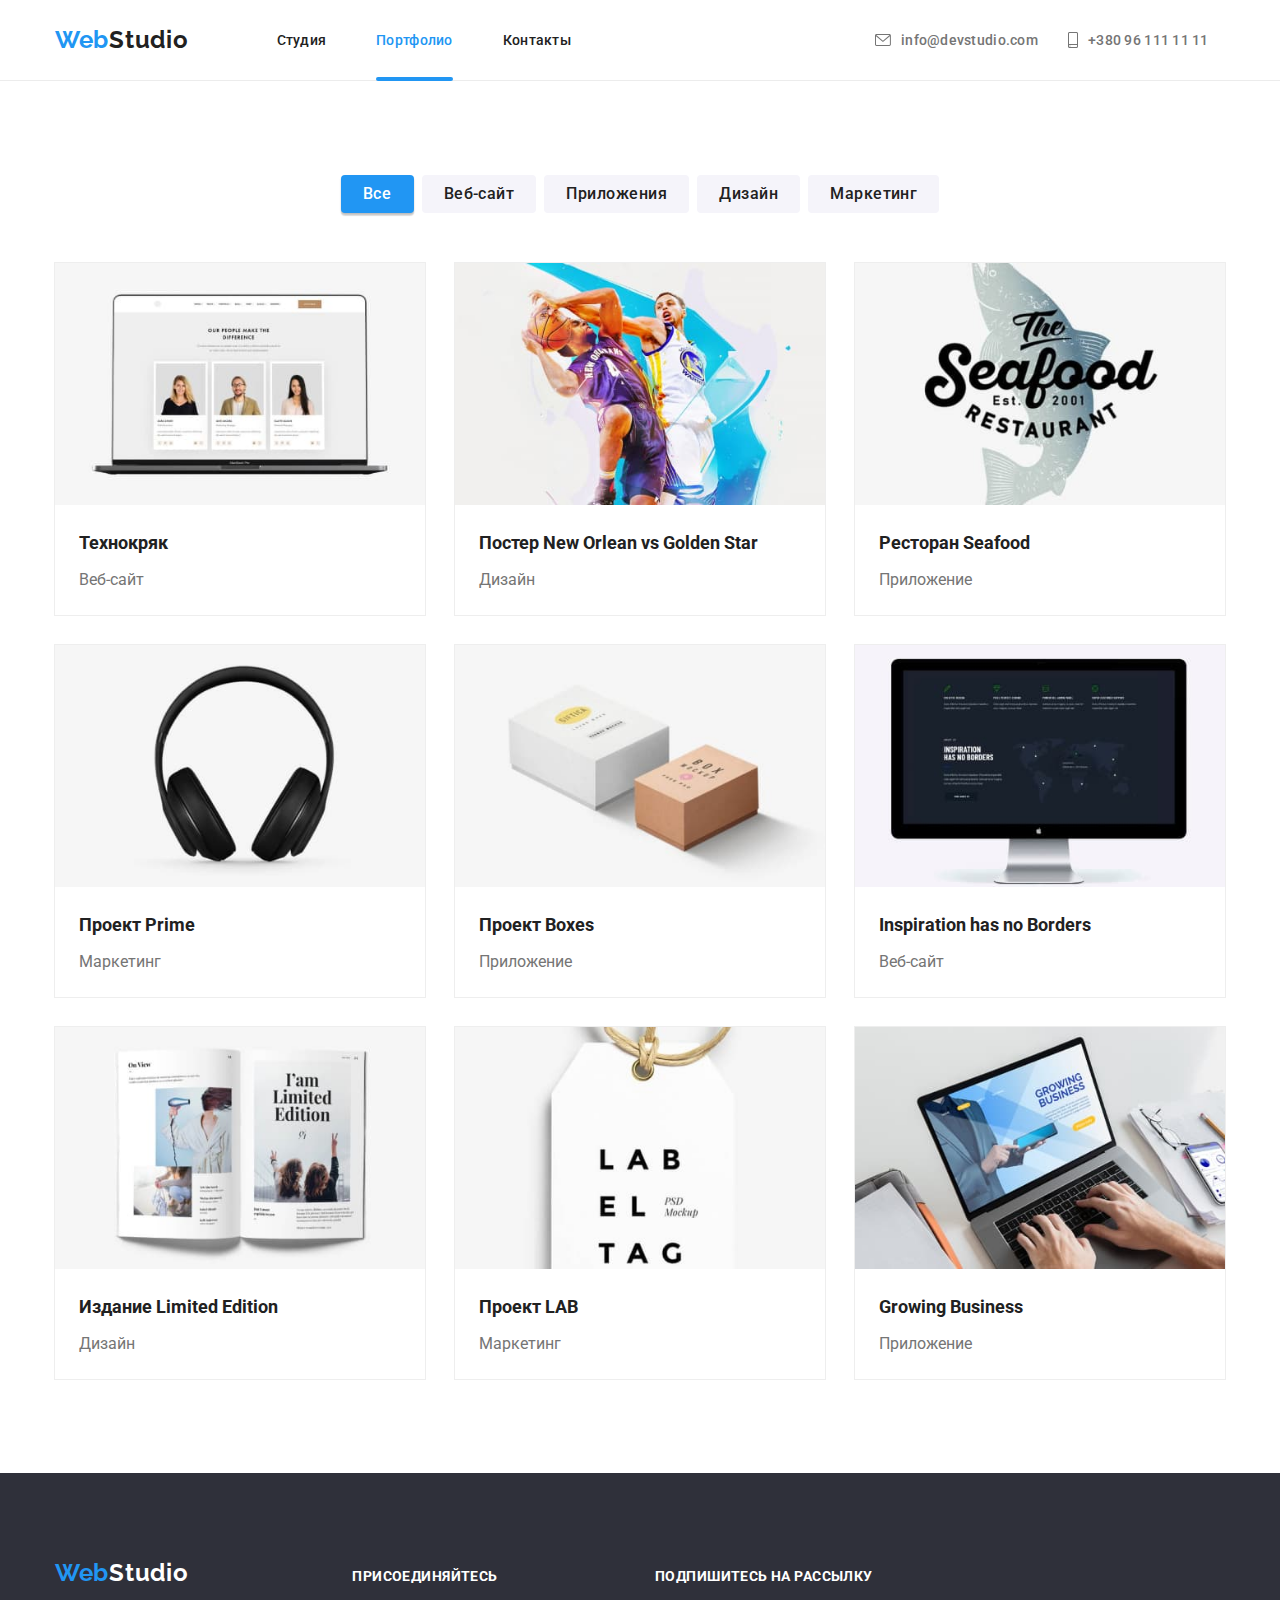
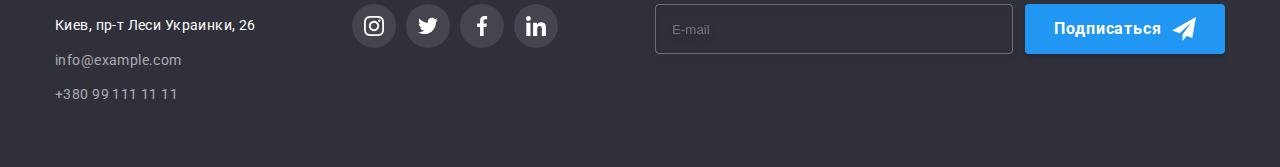
==== commit 54382ef7: "fixed bugs" ====
--- a/portfolio.html
+++ b/portfolio.html
@@ -282,13 +282,13 @@
             <a href="#" class="links">
               <div class="portfolio-effect">
                 <picture>
-                  <source srcset="./images/carninetmobile.jpg 1x, ./images/cardninemobilex2.jpg 2x" type="image/jpg"
-                    media="(min-width: 480px)">
-                  <source srcset="./images/cardninetablet.jpg 1x, ./images/cardninetabletx2.jpg 2x" type="image/jpg"
-                    media="(min-width: 768px)">
-                  <source srcset="./imgages/cardninedesktop.jpg 1x, ./imgages/cardninedesktopx2.jpg 2x" type="image/jpg"
-                    media="(min-width: 1200px)">
-                  <img class="link-group-img" src="./images/cardninedesktop.jpg" alt="Growing" width="370" height="294">
+                  <source srcset="./images/9-mobile.jpg 1x, ./images/9-mobilex2.jpg 2x" type="image/jpg"
+                    media="(min-width: 480px)">
+                  <source srcset="./images/9-tablet.jpg 1x, ./images/9-tabletx2.jpg 2x" type="image/jpg"
+                    media="(min-width: 768px)">
+                  <source srcset="./images/9-desktop.jpg 1x, ./images/9-desktopx2.jpg 2x" type="image/jpg"
+                    media="(min-width: 1200px)">
+                  <img class="link-group-img" src="./images/9-desktop.jpg" alt="Growing" width="370" height="294">
                 </picture>
                 <p class="description-technoryak"> Технокряк это современная площадка распространения
                   коронавируса. Компании используют
--- a/css/main.min.css
+++ b/css/main.min.css
@@ -1,2 +1,2 @@
-*,::before,::after{box-sizing:border-box}body{font-family:"Roboto",sans-serif;margin:0}a{text-decoration:none;cursor:pointer;font-style:normal}ul{margin:0;padding:0;list-style:none}p,h1,h2,h3,h4,h5,h6{margin:0;padding:0}img{display:block;max-width:100%;height:auto}.visually-hidden{position:absolute !important;clip:rect(1px 1px 1px 1px);clip:rect(1px, 1px, 1px, 1px);padding:0 !important;border:0 !important;height:1px !important;width:1px !important;overflow:hidden}.container{padding:0 15px;margin:0 auto}@media screen and (min-width: 480px){.container{width:480px}}@media screen and (min-width: 768px){.container{width:768px}}@media screen and (min-width: 1200px){.container{width:1200px}}@media screen and (min-width: 768px){.page-footer .container{display:flex;flex-wrap:wrap;justify-content:space-around;align-items:baseline}}@media screen and (min-width: 1200px){.page-footer .container{justify-content:space-between}}@media screen and (max-width: 1199px){.page-footer .container{text-align:center}}.section-padding{padding-bottom:60px;padding-top:60px}@media screen and (min-width: 1200px){.section-padding{padding-bottom:94px;padding-top:94px}}.title{color:#212121;font-weight:700;font-size:28px;line-height:1.178;letter-spacing:0.03em;text-align:center;margin-bottom:30px}@media screen and (min-width: 1200px){.title{font-size:36px;line-height:1.167;margin-bottom:50px}}.page-header{background-color:#fff}.navigation{display:flex;align-items:center}.menu-mobile{padding:10px 0;margin:0;border:none;color:#212121;background-color:transparent;margin-left:auto;position:relative;z-index:22}.menu-mobile:hover .menu-mobile__icon,.menu-mobile:focus .menu-mobile__icon{fill:#2196f3}.menu-mobile.is-open{position:fixed;top:8px;right:15px}@media screen and (min-width: 768px){.menu-mobile{display:none}}.menu-mobile__icon{fill:currentColor}.menu-mobile .menu-mobile__close{display:none}.menu-mobile.is-open .menu-mobile__close{display:block}.menu-mobile.is-open .menu-mobile__menu{display:none}@media screen and (max-width: 767px){.header-menu-container{position:fixed;top:0;left:0;background-color:#fff;height:100%;width:100%;padding:48px 40px;z-index:21;overflow:auto;display:none}.header-menu-container.is-open{display:flex;flex-direction:column;height:100vh}}@media screen and (min-width: 768px){.header-menu-container{display:flex;align-items:center}}.navigation__link{color:#212121;font-weight:500;font-size:34px;line-height:1.175;transition:color 250ms cubic-bezier(0.4, 0, 0.2, 1);display:block;letter-spacing:0.02em}.navigation__link:focus,.navigation__link:hover{color:#2196f3}@media screen and (min-width: 768px){.navigation__link{position:relative;font-size:14px;line-height:1.142;padding:32px 0}}.navigation__list{margin-bottom:240px}@media screen and (min-width: 768px){.navigation__list{margin-bottom:0;display:flex}}@media screen and (min-width: 1200px){.navigation__list{margin-right:304px}}@media screen and (max-width: 767px){.navigation__item:not(:last-child){margin-bottom:32px}}@media screen and (min-width: 768px){.navigation__item:not(:last-child){margin-right:50px}}.navigation__link--accent{color:#2196f3}@media screen and (min-width: 768px){.navigation__link--accent::after{content:"";display:block;position:absolute;bottom:-1px;left:0;width:100%;height:4px;background-color:#2196f3;border-radius:2px;transform:scaleX(1);transition:transform 250ms cubic-bezier(0.4, 0, 0.2, 1)}}.social-list__menu{display:flex;align-items:center;flex-wrap:wrap}@media screen and (min-width: 768px){.social-list__menu{display:none}}.social-list__item{display:flex;justify-content:center;align-items:center}.social-list__links{font-weight:500;font-size:18px;line-height:1.222;letter-spacing:0.02em;color:#2196f3}.social-list__line{background-color:rgba(33,33,33,0.2);width:22px;height:2px;transform:rotate(90deg)}.contact__link{color:#757575;font-weight:500;font-size:24px;line-height:1.176;display:block;letter-spacing:0.02em}.contact__link:hover,.contact__link:focus{color:#2196f3}@media screen and (min-width: 768px){.contact__link{font-size:12px;line-height:1.167;display:flex;align-items:center}}@media screen and (min-width: 1200px){.contact__link{font-size:14px;line-height:1.142}}@media screen and (max-width: 767px){.contact__item:last-child{margin-bottom:32px}}@media screen and (min-width: 768px) and (max-width: 1199px){.contact__item:not(:last-child){margin-bottom:10px}}@media screen and (min-width: 1200px){.contact__item{padding-top:32px;padding-bottom:32px}.contact__item:not(:last-child){margin-right:30px}}.contact{display:flex}@media screen and (max-width: 767px){.contact{flex-direction:column-reverse;margin-bottom:64px}}@media screen and (min-width: 768px) and (max-width: 1199px){.contact{margin-left:84px;flex-direction:column}}@media screen and (min-width: 1200px){.contact{flex-direction:row}}.contact__icon{display:none}@media screen and (min-width: 768px){.contact__icon{margin-right:10px;fill:currentColor;display:block}}@media screen and (max-width: 767px){.contact__link--accent{color:#2196f3;font-size:34px}}.logo{font-family:"Raleway",sans-serif;color:#2196f3;font-weight:700;letter-spacing:0.03em;font-size:24px;line-height:1.1667;padding:16px 0}@media screen and (min-width: 768px){.logo{margin-right:88px;padding:26px 0}}.logo__themelabel{color:#212121}.logo--footer{margin-right:0;display:inline-block}.web-button{background-color:#2196f3;box-shadow:0px 4px 4px rgba(0,0,0,0.15);border-radius:4px;border-color:transparent;text-align:center;min-width:200px;height:50px;color:#fff;font-weight:700;font-size:16px;line-height:1.875;letter-spacing:0.06em;padding:10px;cursor:pointer;font-family:inherit}.footer-form .web-button{display:flex;justify-content:center;align-items:center;margin:0 auto}.modal__close{position:absolute;top:8px;right:8px;display:flex;justify-content:center;align-items:center;background-color:#fff;border:1px solid rgba(0,0,0,0.1);width:30px;height:30px;fill:#212121;border-radius:50%;cursor:pointer;transition:color 250ms cubic-bezier(0.4, 0, 0.2, 1)}.modal__close:hover,.modal__close:focus{color:#2196f3}.icon-list{display:flex;align-items:center;justify-content:center}.icon-list__link{width:100%;height:100%;fill:#fff;display:flex;justify-content:center;background-color:rgba(255,255,255,0.1);border-radius:50%;align-items:center;transition:background-color 250ms cubic-bezier(0.4, 0, 0.2, 1),color 250ms cubic-bezier(0.4, 0, 0.2, 1)}.icon-list__link:hover,.icon-list__link:focus{background-color:#2196f3;color:#fff}.icon-list__item{width:44px;height:44px}.icon-list__item:not(:last-child){margin-right:10px}.icon-list__icon,.advantages-icons{width:20px;height:20px}.advantages-icons-color{fill:currentColor}.icon-list__link--background{color:#afb1b8}.icon-list__link--background:hover,.icon-list__link--background:focus{color:#fff}.page-hero{background-color:#2f303a;text-align:center;padding-top:118px;padding-bottom:118px;max-width:1600px;margin:0 auto;background-image:linear-gradient(to right, rgba(47,48,58,0.4), rgba(47,48,58,0.4)),url("./../img/imghero1x.jpg");background-repeat:no-repeat;background-size:cover}@media screen and (min-device-pixel-ratio: 2), screen and (min-resolution: 192dpi), screen and (min-resolution: 2dppx){.page-hero{background-image:linear-gradient(to right, rgba(47,48,58,0.4), rgba(47,48,58,0.4)),url("./../img/imghero2x.jpg")}}@media screen and (min-width: 768px){.page-hero{background-image:linear-gradient(to right, rgba(47,48,58,0.4), rgba(47,48,58,0.4)),url("./../img/tabletHerox1.jpg")}}@media screen and (min-width: 768px) and (min-device-pixel-ratio: 2), screen and (min-width: 768px) and (min-resolution: 192dpi), screen and (min-width: 768px) and (min-resolution: 2dppx){.page-hero{background-image:linear-gradient(to right, rgba(47,48,58,0.4), rgba(47,48,58,0.4)),url("./../img/tabletHerox2.jpg")}}@media screen and (min-width: 1200px){.page-hero{padding-top:200px;padding-bottom:200px;background-image:linear-gradient(to right, rgba(47,48,58,0.4), rgba(47,48,58,0.4)),url("./../img/desktopHero1x.jpg")}}@media screen and (min-width: 1200px) and (min-device-pixel-ratio: 2), screen and (min-width: 1200px) and (min-resolution: 192dpi), screen and (min-width: 1200px) and (min-resolution: 2dppx){.page-hero{background-image:linear-gradient(to right, rgba(47,48,58,0.4), rgba(47,48,58,0.4)),url("./../img/desktopHero2x.jpg")}}.hero__title{color:#fff;font-weight:900;font-size:26px;line-height:1.615;letter-spacing:0.06em;text-transform:uppercase;text-align:center;margin:0 auto;max-width:360px;margin-bottom:30px}@media screen and (min-width: 1200px){.hero__title{font-size:44px;line-height:1.364;max-width:700px}}@media screen and (min-width: 768px){.about__list{display:flex;flex-wrap:wrap;margin:-15px}}.about__item{max-width:480px}.about__item:not(:last-child){margin-bottom:30px}@media screen and (min-width: 768px){.about__item{width:calc((100% - 2 * 30px) / 2);margin:15px}}@media screen and (min-width: 1200px){.about__item{width:calc((100% - 4 * 30px) / 4);margin:15px}}.about__subtitle{font-weight:700;font-size:14px;line-height:1.142;text-transform:uppercase;margin-bottom:10px}@media screen and (max-width: 767px){.about__subtitle{text-align:center}}.about__text{color:#757575;font-size:14px;line-height:1.714;font-weight:400;letter-spacing:0.03em}.about__icon--container{background-color:#f5f4fa;display:flex;justify-content:center;align-items:center;width:100%;height:120px;margin-bottom:30px}.about__icon{height:70px;width:70px}.services{padding-bottom:94px}@media screen and (max-width: 1199px){.services{display:none}}.services__item{margin:15px;position:relative;width:calc((100% - 3 * 30px) / 3)}.services__list{display:flex;margin:-15px}.services__images{max-width:100%}.services__text{font-weight:700;font-size:14px;line-height:1.143;letter-spacing:0.03em;text-transform:uppercase;margin:0;color:#fff}.services__text--position{position:absolute;bottom:0;left:0;background-color:rgba(47,48,58,0.8);width:100%;height:70px;display:flex;align-items:center;justify-content:center}.advantages{background-color:#f5f4fa}.advantages__name{color:#212121;font-weight:500;font-size:16px;line-height:1.187;letter-spacing:0.03em;text-align:center;margin-bottom:10px}@media screen and (min-width: 768px){.advantages_list{margin:-15px;display:flex;flex-wrap:wrap}}.advantages__item{background-color:#fff;box-shadow:0px 1px 3px rgba(0,0,0,0.12),0px 1px 1px rgba(0,0,0,0.14),0px 2px 1px rgba(0,0,0,0.2);border-radius:0px 0px 4px 4px}@media screen and (max-width: 767px){.advantages__item{max-width:480px}.advantages__item:not(:last-child){margin-bottom:30px}}@media screen and (min-width: 768px){.advantages__item{width:calc((100% - 2 * 30px) / 2);margin:15px}}@media screen and (min-width: 1200px){.advantages__item{width:calc((100% - 4 * 30px) / 4)}}.advantages__images{width:100%}.advantages__position{color:#757575;font-weight:400;font-size:16px;line-height:1.187;text-align:center;margin-bottom:16px}.advantages__wrapper--icon{padding:24px}.partners__item{width:calc((100% - 2 * 30px) / 2);height:90px;margin:15px}@media screen and (min-width: 768px){.partners__item{width:calc((100% - 3 * 30px) / 3)}}@media screen and (min-width: 1200px){.partners__item{width:calc((100% - 6 * 30px) / 6)}}.partners__list{text-align:center;display:flex;flex-wrap:wrap;margin:-15px}.partners__link{width:100%;height:100%;align-items:center;color:#afb1b8;display:flex;border:1px solid #afb1b8;border-radius:4px;justify-content:center;transition:color 250ms cubic-bezier(0.4, 0, 0.2, 1),border 250ms cubic-bezier(0.4, 0, 0.2, 1)}.partners__link:hover,.partners__link:focus{color:#2196f3;border:1px solid #2196f3}.partners__logo{fill:currentColor}.page-footer{background-color:#2f303a;padding-bottom:60px;padding-top:60px}.adres__item:not(:last-child){margin-bottom:9px}.adres{font-size:14px;line-height:1.8;font-weight:400;letter-spacing:0.03em}@media screen and (max-width: 1199px){.container-adres,.footer-icons{margin-bottom:60px}}.adres__city{color:#fff}.adres__link{color:rgba(255,255,255,0.6)}.adres__link:focus,.adres__link:hover{color:#2196f3}.accent-footer{color:#fff}.footer-subtitle{font-weight:700;font-size:14px;line-height:1, 143;letter-spacing:0.03em;text-transform:uppercase;color:#fff;margin-bottom:20px}.icon-list{list-style:none}.footer-form__input{width:100%;height:50px;background-color:transparent;border:1px solid rgba(255,255,255,0.3);filter:drop-shadow(0px 4px 4px rgba(0,0,0,0.15));border-radius:4px;padding:16px;color:#fff;transition:border 250ms cubic-bezier(0.4, 0, 0.2, 1);margin-bottom:20px}.footer-form__input:focus{outline:none;border:1px solid #2196f3}@media screen and (min-width: 480px){.footer-form__input{width:450px}}@media screen and (min-width: 1200px){.footer-form__input{width:358px;margin-bottom:0;margin-right:12px}}.footer-form__icon{width:100%;height:100%}@media screen and (min-width: 1200px){.footer-form__container{display:flex;justify-content:center;align-items:center}}.footer-form__label{width:24px;height:24px;margin-left:10px}.modal-buttons{color:#212121;background-color:#f5f4fa;font-weight:500;font-family:inherit;font-size:16px;line-height:1.625;letter-spacing:0.03em;border-radius:4px;min-width:73px;padding:6px 22px;text-align:center;border:0px transparent;cursor:pointer;height:38px;transition:color 250ms cubic-bezier(0.4, 0, 0.2, 1),background-color 250ms cubic-bezier(0.4, 0, 0.2, 1),box-shadow 250ms cubic-bezier(0.4, 0, 0.2, 1)}.modal-buttons:hover,.modal-buttons:focus{color:#fff;background-color:#2196f3;box-shadow:0px 3px 1px rgba(0,0,0,0.1),0px 1px 2px rgba(0,0,0,0.08),0px 2px 2px rgba(0,0,0,0.12)}.bits{display:flex;flex-wrap:wrap;margin-bottom:40px}@media screen and (min-width: 768px){.bits{justify-content:center}}@media screen and (min-width: 1200px){.bits{margin-bottom:50px}}.list-buttons:not(:last-child){margin-right:8px}@media screen and (max-width: 767px){.list-buttons{margin-bottom:15px}}.active{background-color:#2196f3;color:#fff;box-shadow:0px 3px 1px rgba(0,0,0,0.1),0px 1px 2px rgba(0,0,0,0.08),0px 2px 2px rgba(0,0,0,0.12)}.title-img{font-weight:700;font-size:18px;line-height:2;color:#212121;margin-bottom:4px}.text-img{font-weight:400;font-size:16px;line-height:1.9;color:#757575}.link-group-img{width:100%}.portfolio-selection{background-color:#fff;border-top:1px solid #ececec}.portfolio-picture{margin:0 auto}@media screen and (min-width: 768px){.portfolio-picture{display:flex;flex-wrap:wrap;margin:-15px}}.advantages-container-carts{padding:20px 24px;background-color:#fff}.link-group{background-color:#fff;outline:1px solid #eeeeee;text-align:start;max-width:450px}@media screen and (max-width: 767px){.link-group:not(:last-child){margin-bottom:30px}}@media screen and (min-width: 768px){.link-group{width:calc((100% - 2 * 30px) / 2);margin:15px}}@media screen and (min-width: 1200px){.link-group{width:calc((100% - 3 * 30px) / 3)}}.links{width:100%;height:100%;display:block;transition:box-shadow 250ms cubic-bezier(0.4, 0, 0.2, 1)}.links:hover,.links:focus{box-shadow:0px 1px 1px rgba(0,0,0,0.12),0px 4px 4px rgba(0,0,0,0.06),1px 4px 6px rgba(0,0,0,0.16)}.portfolio-effect{position:relative;display:block;overflow:hidden}.description-technoryak{font-weight:400;font-size:18px;line-height:1.555;letter-spacing:0.03em;height:100%;width:100%;color:#fff;display:block;padding:64px 24px;position:absolute;top:0;background-color:rgba(33,150,243,0.9);opacity:0;transform:translateY(100%);transition:transform 250ms cubic-bezier(0.4, 0, 0.2, 1),opacity 250ms cubic-bezier(0.4, 0, 0.2, 1)}.links:focus .description-technoryak,.links:hover .description-technoryak{opacity:1;transform:translateY(0)}.backdrop{position:fixed;width:100%;height:100%;top:0;left:0;overflow-y:scroll;background-color:rgba(0,0,0,0.2);z-index:99;opacity:1;transition:opacity 250ms cubic-bezier(0.4, 0, 0.2, 1)}.backdrop.is-hidden{opacity:0;pointer-events:none}.modal{position:absolute;top:50%;left:50%;transform:translate(-50%, -50%) scale(1);transition:transform 250ms cubic-bezier(0.4, 0, 0.2, 1);background-color:#fff;box-shadow:0px 1px 3px rgba(0,0,0,0.12),0px 1px 1px rgba(0,0,0,0.14),0px 2px 1px rgba(0,0,0,0.2);border-radius:4px;opacity:1}@media screen and (min-width: 480px){.modal{width:450px}}@media screen and (min-width: 1200px){.modal{width:530px}}.backdrop.is-hidden .modal{transform:translate(-50%, -50%) scale(0.5);opacity:0}.modal__form{width:100%;padding:40px}.wrapper{display:flex;flex-direction:column;align-items:flex-start;margin-bottom:10px;position:relative}.wrapper label{font-weight:400;font-size:12px;line-height:1.167;letter-spacing:0.01em;margin-bottom:4px;color:#757575}.modal__title{font-weight:700;font-size:20px;line-height:1.155;text-align:center;letter-spacing:0.03em;color:#212121;margin-bottom:10px}@media screen and (min-width: 1200px){.modal__title{line-height:1.15}}.modal__input{width:100%;height:40px;border:1px solid rgba(33,33,33,0.2);border-radius:4px;padding:14px 42px;cursor:pointer;transition:border 250ms cubic-bezier(0.4, 0, 0.2, 1)}.modal__input:focus{outline:none;border:1px solid #2196f3}.wrapper--biggest{margin-bottom:20px}.wrapper--accept{display:flex;align-items:center;margin-bottom:30px}.modal__label{font-weight:400;font-size:12px;line-height:1.167;letter-spacing:0.03em;color:#757575;margin:0 auto}@media screen and (min-width: 480px){.modal__label{display:flex;align-items:center;justify-content:center}}@media screen and (min-width: 1200px){.modal__label{font-size:14px;line-height:1.714}}.modal__link--accept{color:#2196f3;text-decoration:underline;margin-left:2px}.modal__figure{display:inline-block;width:16px;height:16px;border:2px solid #212121;border-radius:2px;background-color:transparent;margin-right:7px;outline:none;transition:background-color 250ms cubic-bezier(0.4, 0, 0.2, 1),border 250ms cubic-bezier(0.4, 0, 0.2, 1)}.modal__figure:hover,.modal__figure:focus{cursor:pointer;border:2px solid #2196f3}.modal__accept--input:checked+.modal__figure{background-color:#2196f3;background-image:url("../img/Vector.svg");background-repeat:no-repeat;background-position:center;background-size:contain;background-origin:border-box;border-color:transparent}.modal__accept--input{-webkit-appearance:none;-moz-appearance:none;appearance:none;position:absolute;margin-right:8px}.modal__icon{width:18px;height:18px;position:absolute;bottom:11px;left:12px;fill:#212121;transition:fill 250ms cubic-bezier(0.4, 0, 0.2, 1)}.modal__input:focus+.modal__icon{fill:#2196f3}.modal__textarea{width:100%;height:120px;border:1px solid rgba(33,33,33,0.2);border-radius:4px;resize:none;padding:12px 16px;transition:border 250ms cubic-bezier(0.4, 0, 0.2, 1)}.modal__textarea:focus{outline:none;border:1px solid #2196f3}.modal__textarea::placeholder{font-family:inherit;font-weight:400;font-size:12px;line-height:1.167;letter-spacing:0.01em;color:rgba(117,117,117,0.5)}
+*,::before,::after{box-sizing:border-box}body{font-family:"Roboto",sans-serif;margin:0}a{text-decoration:none;cursor:pointer;font-style:normal}ul{margin:0;padding:0;list-style:none}p,h1,h2,h3,h4,h5,h6{margin:0;padding:0}img{display:block;max-width:100%;height:auto}.visually-hidden{position:absolute !important;clip:rect(1px 1px 1px 1px);clip:rect(1px, 1px, 1px, 1px);padding:0 !important;border:0 !important;height:1px !important;width:1px !important;overflow:hidden}.container{padding:0 15px;margin:0 auto}@media screen and (min-width: 480px){.container{width:480px}}@media screen and (min-width: 768px){.container{width:768px}}@media screen and (min-width: 1200px){.container{width:1200px}}@media screen and (min-width: 768px){.page-footer .container{display:flex;flex-wrap:wrap;justify-content:space-around;align-items:baseline}}@media screen and (min-width: 1200px){.page-footer .container{justify-content:space-between}}@media screen and (max-width: 1199px){.page-footer .container{text-align:center}}.section-padding{padding-bottom:60px;padding-top:60px}@media screen and (min-width: 1200px){.section-padding{padding-bottom:94px;padding-top:94px}}.title{color:#212121;font-weight:700;font-size:28px;line-height:1.178;letter-spacing:0.03em;text-align:center;margin-bottom:30px}@media screen and (min-width: 1200px){.title{font-size:36px;line-height:1.167;margin-bottom:50px}}.page-header{background-color:#fff}.navigation{display:flex;align-items:center}.menu-mobile{padding:10px 0;margin:0;border:none;color:#212121;background-color:transparent;margin-left:auto;position:relative;z-index:22}.menu-mobile:hover .menu-mobile__icon,.menu-mobile:focus .menu-mobile__icon{fill:#2196f3}.menu-mobile.is-open{position:fixed;top:8px;right:15px}@media screen and (min-width: 768px){.menu-mobile{display:none}}.menu-mobile__icon{fill:currentColor}.menu-mobile .menu-mobile__close{display:none}.menu-mobile.is-open .menu-mobile__close{display:block}.menu-mobile.is-open .menu-mobile__menu{display:none}@media screen and (max-width: 767px){.header-menu-container{position:fixed;top:0;left:0;background-color:#fff;height:100%;width:100%;padding:48px 40px;z-index:21;overflow:auto;display:none}.header-menu-container.is-open{display:flex;flex-direction:column;height:100vh;vertical-align:middle;justify-content:space-between}}@media screen and (min-width: 768px){.header-menu-container{display:flex;align-items:center}}.navigation__link{color:#212121;font-weight:500;font-size:20px;line-height:1.175;transition:color 250ms cubic-bezier(0.4, 0, 0.2, 1);display:block;letter-spacing:0.02em}.navigation__link:focus,.navigation__link:hover{color:#2196f3}@media screen and (min-width: 768px){.navigation__link{position:relative;font-size:14px;line-height:1.142;padding:32px 0}}@media screen and (min-width: 768px){.navigation__list{margin-bottom:0;display:flex}}@media screen and (min-width: 1200px){.navigation__list{margin-right:304px}}@media screen and (max-width: 767px){.navigation__item{margin-bottom:32px}}@media screen and (min-width: 768px){.navigation__item:not(:last-child){margin-right:50px}}.navigation__link--accent{color:#2196f3}@media screen and (min-width: 768px){.navigation__link--accent::after{content:"";display:block;position:absolute;bottom:-1px;left:0;width:100%;height:4px;background-color:#2196f3;border-radius:2px;transform:scaleX(1);transition:transform 250ms cubic-bezier(0.4, 0, 0.2, 1)}}.social-list__menu{display:flex;align-items:center;flex-wrap:wrap}@media screen and (min-width: 768px){.social-list__menu{display:none}}.social-list__item{display:flex;justify-content:center;align-items:center}.social-list__links{font-weight:500;font-size:18px;line-height:1.222;letter-spacing:0.02em;color:#2196f3}.social-list__line{background-color:rgba(33,33,33,0.2);width:22px;height:2px;transform:rotate(90deg)}.contact__link{color:#757575;font-weight:500;font-size:20px;line-height:1.176;display:block;letter-spacing:0.02em}.contact__link:hover,.contact__link:focus{color:#2196f3}@media screen and (min-width: 768px){.contact__link{font-size:12px;line-height:1.167;display:flex;align-items:center}}@media screen and (min-width: 1200px){.contact__link{font-size:14px;line-height:1.142;padding-top:32px;padding-bottom:32px}}@media screen and (max-width: 767px){.contact__item:last-child{margin-bottom:32px}}@media screen and (min-width: 768px) and (max-width: 1199px){.contact__item:not(:last-child){margin-bottom:10px}}@media screen and (min-width: 1200px){.contact__item:not(:last-child){margin-right:30px}}.contact{display:flex}@media screen and (max-width: 767px){.contact{flex-direction:column-reverse;margin-bottom:64px}}@media screen and (min-width: 768px) and (max-width: 1199px){.contact{margin-left:84px;flex-direction:column}}@media screen and (min-width: 1200px){.contact{flex-direction:row}}.contact__icon{display:none}@media screen and (min-width: 768px){.contact__icon{margin-right:10px;fill:currentColor;display:block}}@media screen and (max-width: 767px){.contact__link--accent{color:#2196f3;font-size:20px}}.logo{font-family:"Raleway",sans-serif;color:#2196f3;font-weight:700;letter-spacing:0.03em;font-size:24px;line-height:1.1667;padding:16px 0}@media screen and (min-width: 768px){.logo{margin-right:88px;padding:26px 0}}.logo__themelabel{color:#212121}.logo--footer{margin-right:0;display:inline-block}.web-button{background-color:#2196f3;box-shadow:0px 4px 4px rgba(0,0,0,0.15);border-radius:4px;border-color:transparent;text-align:center;min-width:200px;height:50px;color:#fff;font-weight:700;font-size:16px;line-height:1.875;letter-spacing:0.06em;padding:10px;cursor:pointer;font-family:inherit}.footer-form .web-button{display:flex;justify-content:center;align-items:center;margin:0 auto}.modal__close{position:absolute;top:8px;right:8px;display:flex;justify-content:center;align-items:center;background-color:#fff;border:1px solid rgba(0,0,0,0.1);width:30px;height:30px;fill:#212121;border-radius:50%;cursor:pointer;transition:color 250ms cubic-bezier(0.4, 0, 0.2, 1)}.modal__close:hover,.modal__close:focus{color:#2196f3}.icon-list{display:flex;align-items:center;justify-content:center}.icon-list__link{width:100%;height:100%;fill:#fff;display:flex;justify-content:center;background-color:rgba(255,255,255,0.1);border-radius:50%;align-items:center;transition:background-color 250ms cubic-bezier(0.4, 0, 0.2, 1),color 250ms cubic-bezier(0.4, 0, 0.2, 1)}.icon-list__link:hover,.icon-list__link:focus{background-color:#2196f3;color:#fff}.icon-list__item{width:44px;height:44px}.icon-list__item:not(:last-child){margin-right:10px}.icon-list__icon,.advantages-icons{width:20px;height:20px}.advantages-icons-color{fill:currentColor}.icon-list__link--background{color:#afb1b8}.icon-list__link--background:hover,.icon-list__link--background:focus{color:#fff}.page-hero{background-color:#2f303a;text-align:center;padding-top:118px;padding-bottom:118px;max-width:1600px;margin:0 auto;background-image:linear-gradient(to right, rgba(47,48,58,0.4), rgba(47,48,58,0.4)),url("./../img/imghero1x.jpg");background-repeat:no-repeat;background-size:cover}@media screen and (min-device-pixel-ratio: 2), screen and (min-resolution: 192dpi), screen and (min-resolution: 2dppx){.page-hero{background-image:linear-gradient(to right, rgba(47,48,58,0.4), rgba(47,48,58,0.4)),url("./../img/imghero2x.jpg")}}@media screen and (min-width: 480px) and (max-width: 1199px){.page-hero{height:400px}}@media screen and (min-width: 768px){.page-hero{background-image:linear-gradient(to right, rgba(47,48,58,0.4), rgba(47,48,58,0.4)),url("./../img/tabletHerox1.jpg")}}@media screen and (min-width: 768px) and (min-device-pixel-ratio: 2), screen and (min-width: 768px) and (min-resolution: 192dpi), screen and (min-width: 768px) and (min-resolution: 2dppx){.page-hero{background-image:linear-gradient(to right, rgba(47,48,58,0.4), rgba(47,48,58,0.4)),url("./../img/tabletHerox2.jpg")}}@media screen and (min-width: 1200px){.page-hero{padding-top:200px;padding-bottom:200px;background-image:linear-gradient(to right, rgba(47,48,58,0.4), rgba(47,48,58,0.4)),url("./../img/desktopHero1x.jpg")}}@media screen and (min-width: 1200px) and (min-device-pixel-ratio: 2), screen and (min-width: 1200px) and (min-resolution: 192dpi), screen and (min-width: 1200px) and (min-resolution: 2dppx){.page-hero{background-image:linear-gradient(to right, rgba(47,48,58,0.4), rgba(47,48,58,0.4)),url("./../img/desktopHero2x.jpg")}}.hero__title{color:#fff;font-weight:900;font-size:26px;line-height:1.615;letter-spacing:0.06em;text-transform:uppercase;text-align:center;margin:0 auto;max-width:360px;margin-bottom:30px}@media screen and (min-width: 1200px){.hero__title{font-size:44px;line-height:1.364;max-width:700px}}@media screen and (min-width: 768px){.about__list{display:flex;flex-wrap:wrap;margin:-15px}}.about__item{max-width:480px}.about__item:not(:last-child){margin-bottom:30px}@media screen and (min-width: 768px){.about__item{width:calc((100% - 2 * 30px) / 2);margin:15px}}@media screen and (min-width: 1200px){.about__item{width:calc((100% - 4 * 30px) / 4);margin:15px}}.about__subtitle{font-weight:700;font-size:14px;line-height:1.142;text-transform:uppercase;margin-bottom:10px}@media screen and (max-width: 767px){.about__subtitle{text-align:center}}.about__text{color:#757575;font-size:14px;line-height:1.714;font-weight:400;letter-spacing:0.03em}.about__icon--container{background-color:#f5f4fa;display:flex;justify-content:center;align-items:center;width:100%;height:120px;margin-bottom:30px}.about__icon{height:70px;width:70px}.services{padding-bottom:94px}@media screen and (max-width: 1199px){.services{display:none}}.services__item{margin:15px;position:relative;width:calc((100% - 3 * 30px) / 3)}.services__list{display:flex;margin:-15px}.services__images{max-width:100%}.services__text{font-weight:700;font-size:14px;line-height:1.143;letter-spacing:0.03em;text-transform:uppercase;margin:0;color:#fff}.services__text--position{position:absolute;bottom:0;left:0;background-color:rgba(47,48,58,0.8);width:100%;height:70px;display:flex;align-items:center;justify-content:center}.advantages{background-color:#f5f4fa}.advantages__name{color:#212121;font-weight:500;font-size:16px;line-height:1.187;letter-spacing:0.03em;text-align:center;margin-bottom:10px}@media screen and (min-width: 768px){.advantages_list{margin:-15px;display:flex;flex-wrap:wrap}}.advantages__item{background-color:#fff;box-shadow:0px 1px 3px rgba(0,0,0,0.12),0px 1px 1px rgba(0,0,0,0.14),0px 2px 1px rgba(0,0,0,0.2);border-radius:0px 0px 4px 4px}@media screen and (max-width: 767px){.advantages__item{max-width:480px}.advantages__item:not(:last-child){margin-bottom:30px}}@media screen and (min-width: 768px){.advantages__item{width:calc((100% - 2 * 30px) / 2);margin:15px}}@media screen and (min-width: 1200px){.advantages__item{width:calc((100% - 4 * 30px) / 4)}}.advantages__images{width:100%}.advantages__position{color:#757575;font-weight:400;font-size:16px;line-height:1.187;text-align:center;margin-bottom:16px}.advantages__wrapper--icon{padding:24px}.partners__item{width:calc((100% - 2 * 30px) / 2);height:90px;margin:15px}@media screen and (min-width: 768px){.partners__item{width:calc((100% - 3 * 30px) / 3)}}@media screen and (min-width: 1200px){.partners__item{width:calc((100% - 6 * 30px) / 6)}}.partners__list{text-align:center;display:flex;flex-wrap:wrap;margin:-15px}.partners__link{width:100%;height:100%;align-items:center;color:#afb1b8;display:flex;border:1px solid #afb1b8;border-radius:4px;justify-content:center;transition:color 250ms cubic-bezier(0.4, 0, 0.2, 1),border 250ms cubic-bezier(0.4, 0, 0.2, 1)}.partners__link:hover,.partners__link:focus{color:#2196f3;border:1px solid #2196f3}.partners__logo{fill:currentColor}.page-footer{background-color:#2f303a;padding-bottom:60px;padding-top:60px}.adres__item:not(:last-child){margin-bottom:9px}.adres{font-size:14px;line-height:1.8;font-weight:400;letter-spacing:0.03em}@media screen and (max-width: 1199px){.container-adres,.footer-icons{margin-bottom:60px}}.adres__city{color:#fff}.adres__link{color:rgba(255,255,255,0.6)}.adres__link:focus,.adres__link:hover{color:#2196f3}.accent-footer{color:#fff}.footer-subtitle{font-weight:700;font-size:14px;line-height:1, 143;letter-spacing:0.03em;text-transform:uppercase;color:#fff;margin-bottom:20px}.icon-list{list-style:none}.footer-form__input{width:100%;height:50px;background-color:transparent;border:1px solid rgba(255,255,255,0.3);filter:drop-shadow(0px 4px 4px rgba(0,0,0,0.15));border-radius:4px;padding:16px;color:#fff;transition:border 250ms cubic-bezier(0.4, 0, 0.2, 1);margin-bottom:20px}.footer-form__input:focus{outline:none;border:1px solid #2196f3}@media screen and (min-width: 480px){.footer-form__input{width:450px}}@media screen and (min-width: 1200px){.footer-form__input{width:358px;margin-bottom:0;margin-right:12px}}.footer-form__icon{width:100%;height:100%}@media screen and (min-width: 1200px){.footer-form__container{display:flex;justify-content:center;align-items:center}}.footer-form__label{width:24px;height:24px;margin-left:10px}.modal-buttons{color:#212121;background-color:#f5f4fa;font-weight:500;font-family:inherit;font-size:16px;line-height:1.625;letter-spacing:0.03em;border-radius:4px;min-width:73px;padding:6px 22px;text-align:center;border:0px transparent;cursor:pointer;height:38px;transition:color 250ms cubic-bezier(0.4, 0, 0.2, 1),background-color 250ms cubic-bezier(0.4, 0, 0.2, 1),box-shadow 250ms cubic-bezier(0.4, 0, 0.2, 1)}.modal-buttons:hover,.modal-buttons:focus{color:#fff;background-color:#2196f3;box-shadow:0px 3px 1px rgba(0,0,0,0.1),0px 1px 2px rgba(0,0,0,0.08),0px 2px 2px rgba(0,0,0,0.12)}.bits{display:flex;flex-wrap:wrap;margin-bottom:40px}@media screen and (min-width: 768px){.bits{justify-content:center}}@media screen and (min-width: 1200px){.bits{margin-bottom:50px}}.list-buttons:not(:last-child){margin-right:8px}@media screen and (max-width: 767px){.list-buttons{margin-bottom:15px}}.active{background-color:#2196f3;color:#fff;box-shadow:0px 3px 1px rgba(0,0,0,0.1),0px 1px 2px rgba(0,0,0,0.08),0px 2px 2px rgba(0,0,0,0.12)}.title-img{font-weight:700;font-size:18px;line-height:2;color:#212121;margin-bottom:4px}.text-img{font-weight:400;font-size:16px;line-height:1.9;color:#757575}.link-group-img{width:100%}.portfolio-selection{background-color:#fff;border-top:1px solid #ececec}.portfolio-picture{margin:0 auto}@media screen and (min-width: 768px){.portfolio-picture{display:flex;flex-wrap:wrap;margin:-15px}}.advantages-container-carts{padding:20px 24px;background-color:#fff}.link-group{background-color:#fff;outline:1px solid #eeeeee;text-align:start;max-width:450px}@media screen and (max-width: 767px){.link-group:not(:last-child){margin-bottom:30px}}@media screen and (min-width: 768px){.link-group{width:calc((100% - 2 * 30px) / 2);margin:15px}}@media screen and (min-width: 1200px){.link-group{width:calc((100% - 3 * 30px) / 3)}}.links{width:100%;height:100%;display:block;transition:box-shadow 250ms cubic-bezier(0.4, 0, 0.2, 1)}.links:hover,.links:focus{box-shadow:0px 1px 1px rgba(0,0,0,0.12),0px 4px 4px rgba(0,0,0,0.06),1px 4px 6px rgba(0,0,0,0.16)}.portfolio-effect{position:relative;display:block;overflow:hidden}.description-technoryak{font-weight:400;font-size:18px;line-height:1.555;letter-spacing:0.03em;height:100%;width:100%;color:#fff;display:block;padding:64px 24px;position:absolute;top:0;background-color:rgba(33,150,243,0.9);opacity:0;transform:translateY(100%);transition:transform 250ms cubic-bezier(0.4, 0, 0.2, 1),opacity 250ms cubic-bezier(0.4, 0, 0.2, 1)}.links:focus .description-technoryak,.links:hover .description-technoryak{opacity:1;transform:translateY(0)}.backdrop{position:fixed;width:100%;height:100%;top:0;left:0;overflow-y:scroll;background-color:rgba(0,0,0,0.2);z-index:99;opacity:1;transition:opacity 250ms cubic-bezier(0.4, 0, 0.2, 1)}.backdrop.is-hidden{opacity:0;pointer-events:none}.modal{position:absolute;top:50%;left:50%;transform:translate(-50%, -50%) scale(1);transition:transform 250ms cubic-bezier(0.4, 0, 0.2, 1);background-color:#fff;box-shadow:0px 1px 3px rgba(0,0,0,0.12),0px 1px 1px rgba(0,0,0,0.14),0px 2px 1px rgba(0,0,0,0.2);border-radius:4px;opacity:1}@media screen and (min-width: 320px) and (max-width: 480px){.modal{width:90%}}@media screen and (min-width: 481px) and (max-width: 1199px){.modal{width:450px}}@media screen and (min-width: 1200px){.modal{width:530px}}.backdrop.is-hidden .modal{transform:translate(-50%, -50%) scale(0.5);opacity:0}.modal__form{width:100%;padding:40px}.wrapper{display:flex;flex-direction:column;align-items:flex-start;margin-bottom:10px;position:relative}.wrapper label{font-weight:400;font-size:12px;line-height:1.167;letter-spacing:0.01em;margin-bottom:4px;color:#757575}.modal__title{font-weight:700;font-size:20px;line-height:1.155;text-align:center;letter-spacing:0.03em;color:#212121;margin-bottom:10px}@media screen and (min-width: 1200px){.modal__title{line-height:1.15}}.modal__input{width:100%;height:40px;border:1px solid rgba(33,33,33,0.2);border-radius:4px;padding:14px 42px;cursor:pointer;transition:border 250ms cubic-bezier(0.4, 0, 0.2, 1)}.modal__input:focus{outline:none;border:1px solid #2196f3}.wrapper--biggest{margin-bottom:20px}.wrapper--accept{display:flex;align-items:center;margin-bottom:30px}.modal__label{font-weight:400;font-size:12px;line-height:1.167;letter-spacing:0.03em;color:#757575;margin:0 auto}@media screen and (min-width: 480px){.modal__label{display:flex;align-items:center;justify-content:center}}@media screen and (min-width: 1200px){.modal__label{font-size:14px;line-height:1.714}}.modal__link--accept{color:#2196f3;text-decoration:underline;margin-left:2px}.modal__figure{display:inline-block;width:16px;height:16px;border:2px solid #212121;border-radius:2px;background-color:transparent;margin-right:7px;outline:none;transition:background-color 250ms cubic-bezier(0.4, 0, 0.2, 1),border 250ms cubic-bezier(0.4, 0, 0.2, 1)}.modal__figure:hover,.modal__figure:focus{cursor:pointer;border:2px solid #2196f3}.modal__accept--input:checked+.modal__figure{background-color:#2196f3;background-image:url("../img/Vector.svg");background-repeat:no-repeat;background-position:center;background-size:contain;background-origin:border-box;border-color:transparent}.modal__accept--input{-webkit-appearance:none;-moz-appearance:none;appearance:none;position:absolute;margin-right:8px}.modal__icon{width:18px;height:18px;position:absolute;bottom:11px;left:12px;fill:#212121;transition:fill 250ms cubic-bezier(0.4, 0, 0.2, 1)}.modal__input:focus+.modal__icon{fill:#2196f3}.modal__textarea{width:100%;height:120px;border:1px solid rgba(33,33,33,0.2);border-radius:4px;resize:none;padding:12px 16px;transition:border 250ms cubic-bezier(0.4, 0, 0.2, 1)}.modal__textarea:focus{outline:none;border:1px solid #2196f3}.modal__textarea::placeholder{font-family:inherit;font-weight:400;font-size:12px;line-height:1.167;letter-spacing:0.01em;color:rgba(117,117,117,0.5)}
 /*# sourceMappingURL=main.min.css.map */